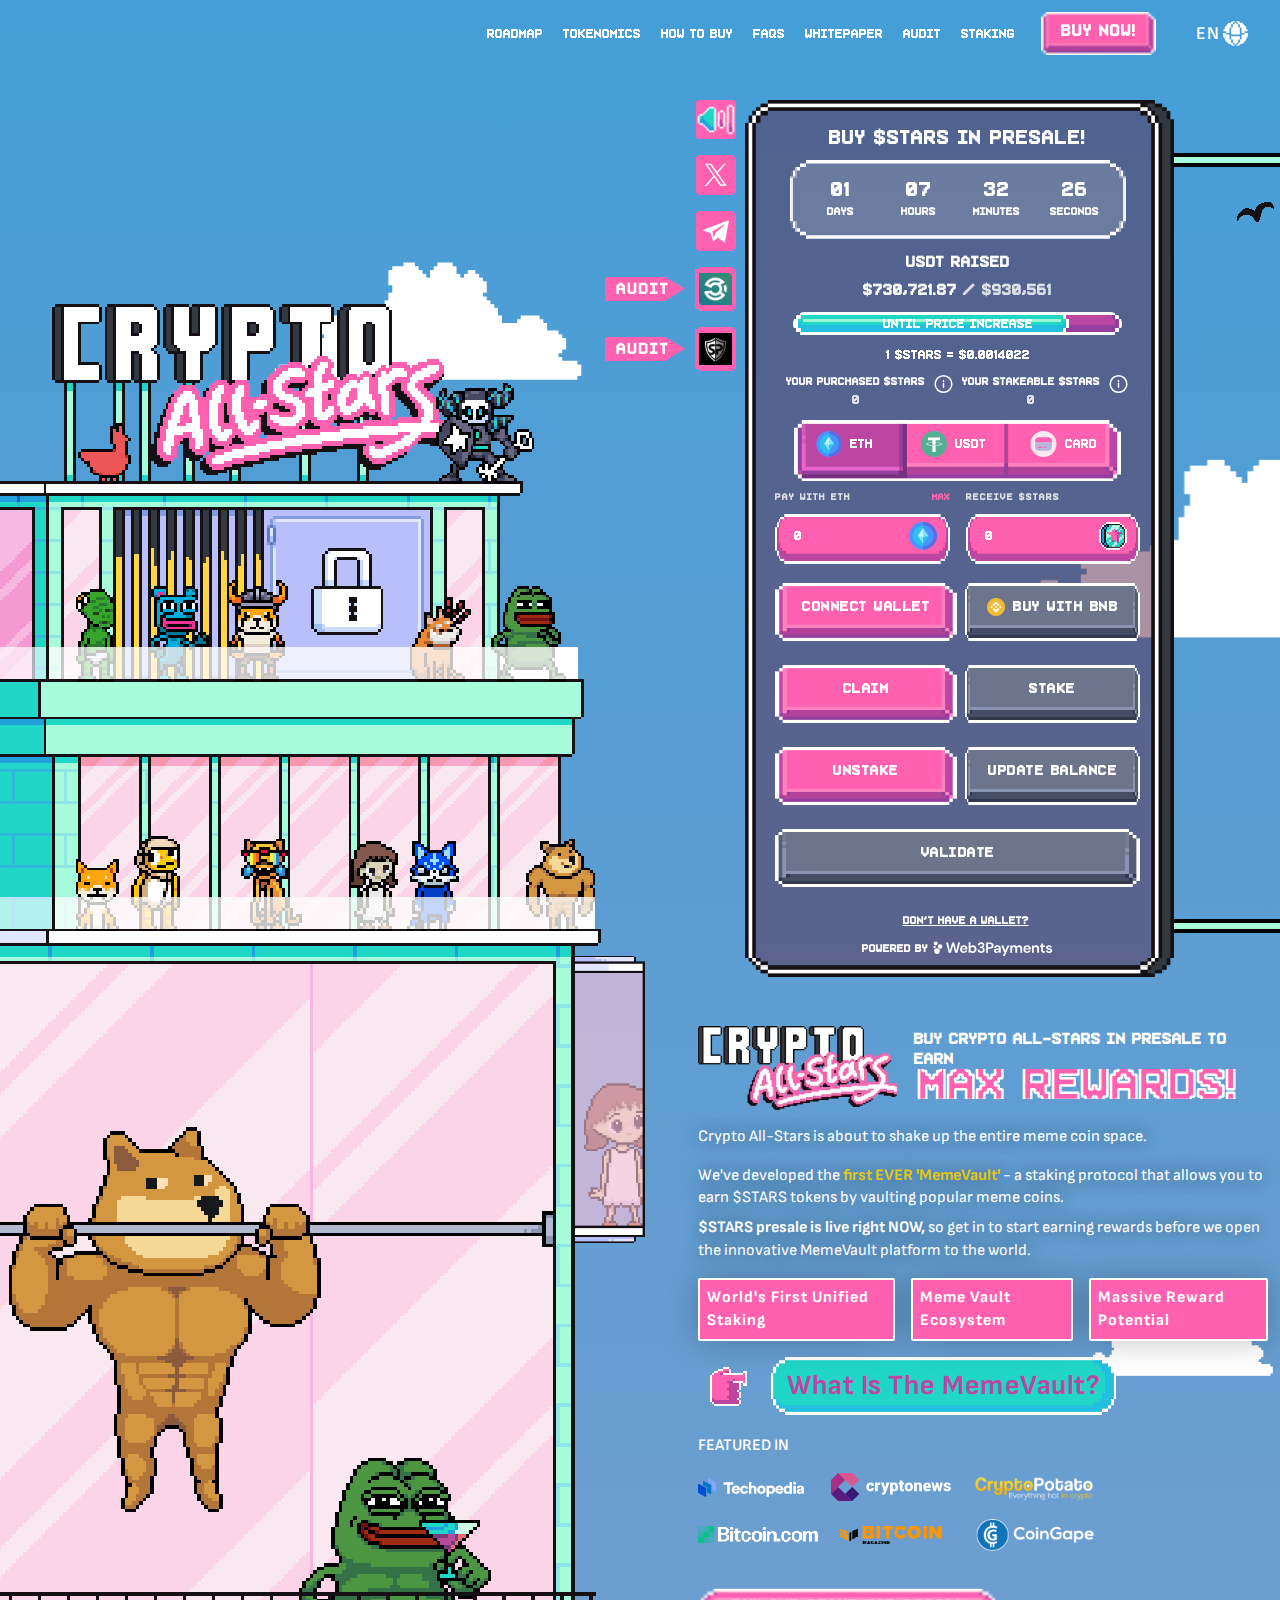
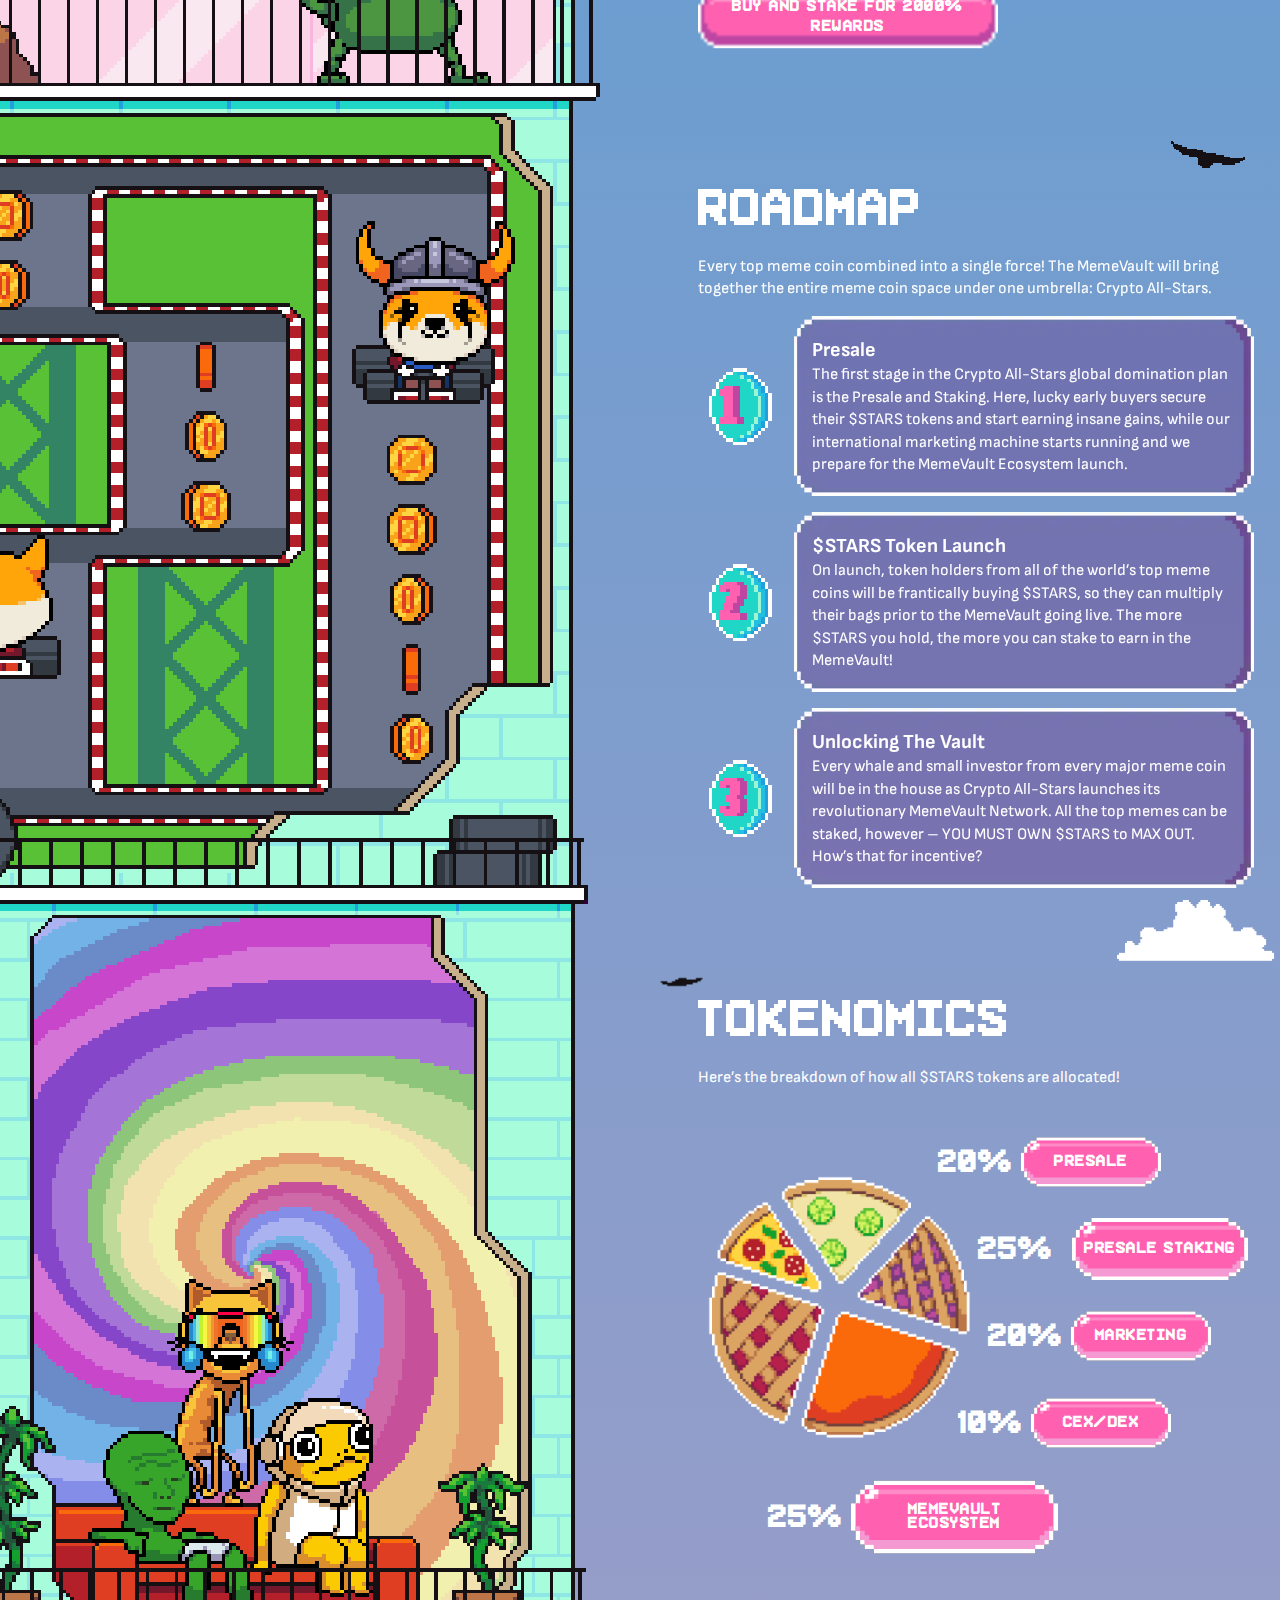
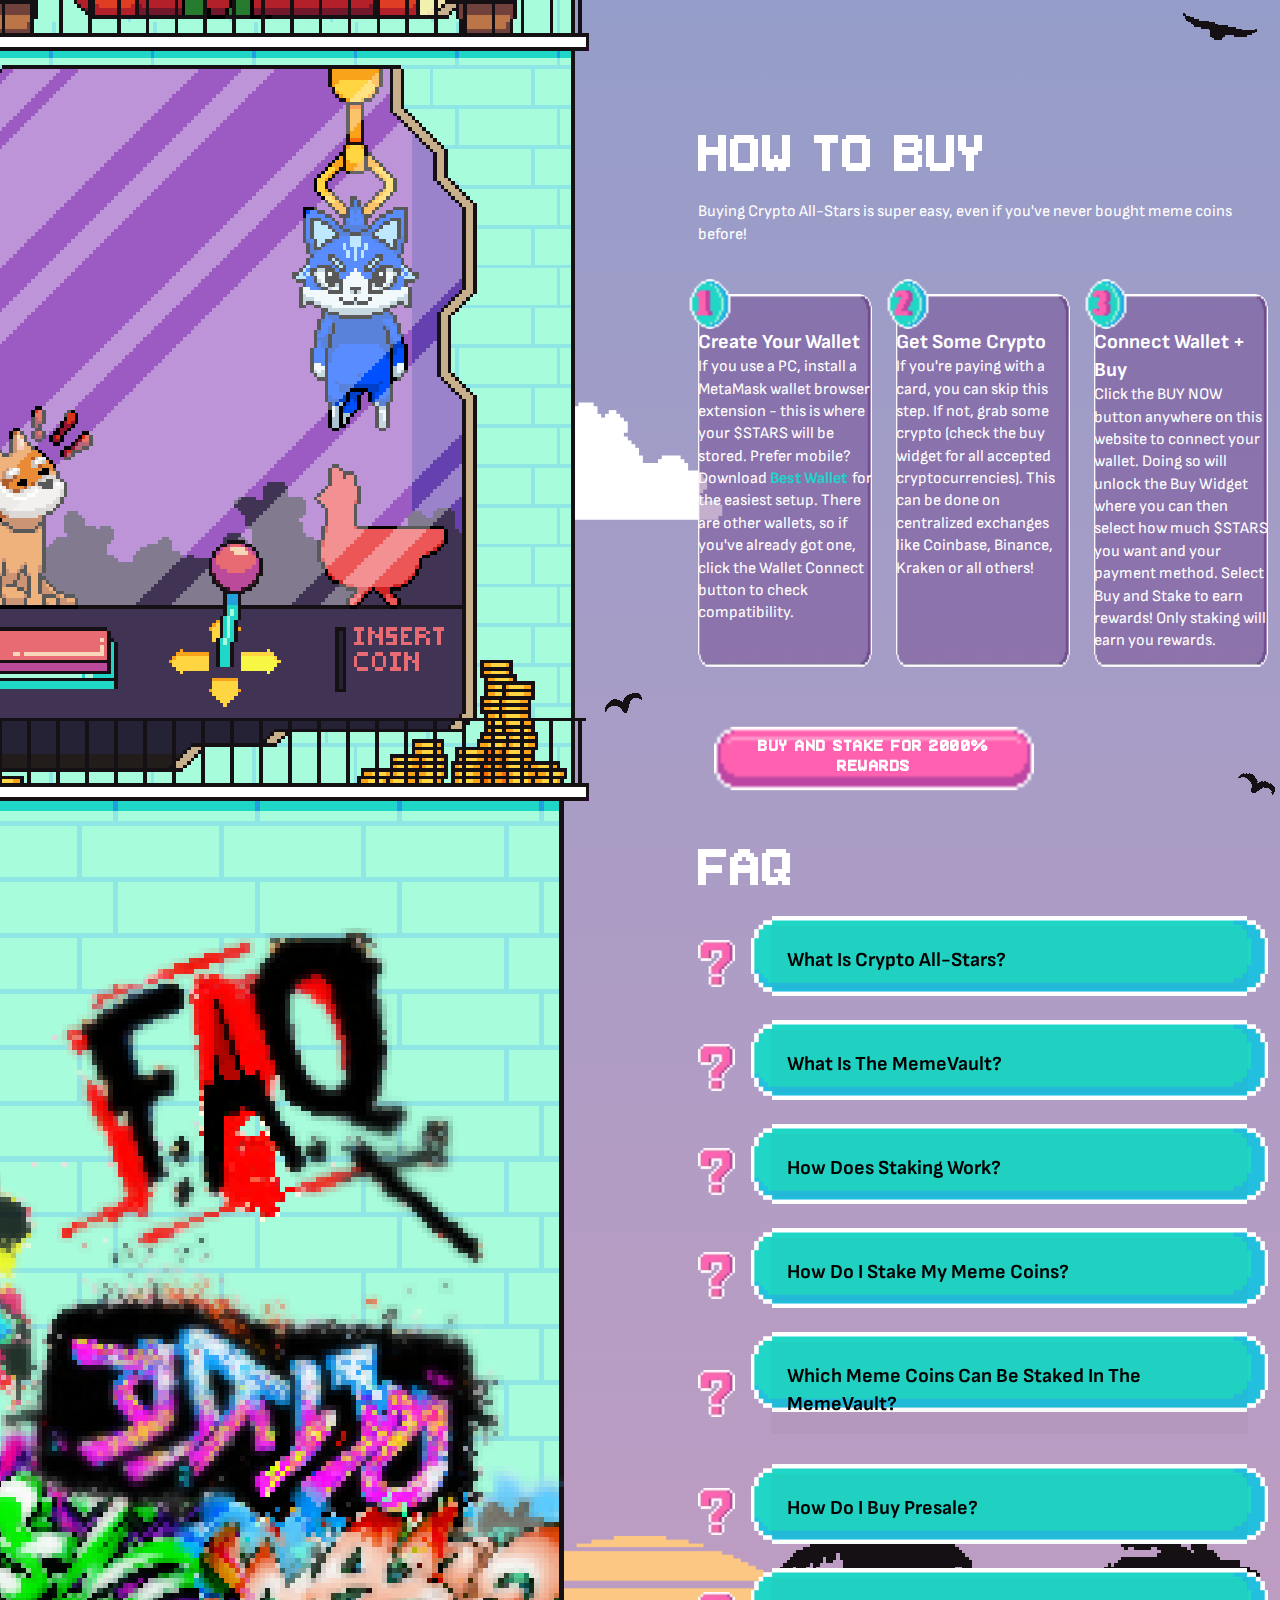
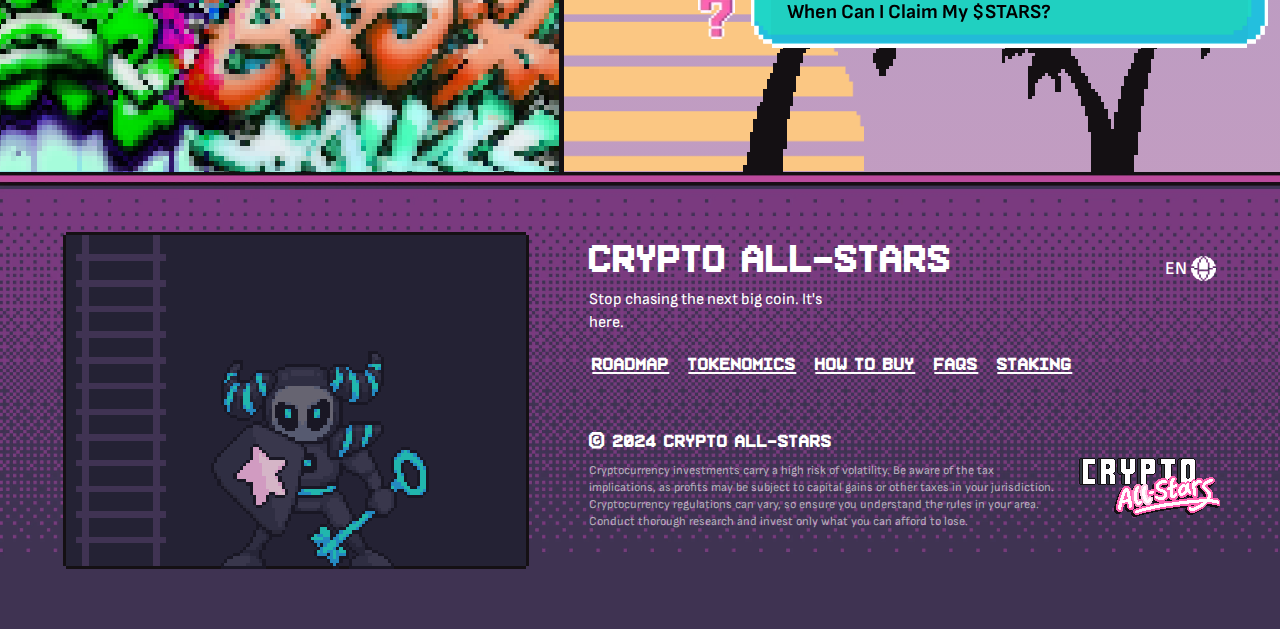
==== index.html @ bf9980f4 "first commit" ====
<!DOCTYPE html>
        <meta charset=utf-8>
        <title>Crypto All-Stars Token | Stake All Top Meme Coins In MemeVault</title>
        <meta name=viewport content="width=device-width, initial-scale=1, shrink-to-fit=no">
        <style>
            :root {
                --sf-img-27: url("[data-uri]");
                --sf-img-32: url("[data-uri]");
                --sf-img-33: url("[data-uri]");
                --sf-img-48: url("[data-uri]");
                --sf-img-49: url("[data-uri]");
                --sf-img-50: url("[data-uri]");
                --sf-img-51: url("[data-uri]");
                --sf-img-52: url("[data-uri]");
                --sf-img-58: url("[data-uri]");
                --sf-img-60: url("[data-uri]")
            }
        </style>
        <style>
            @font-face {
                font-family: Sofia Sans;
                font-style: italic;
                font-weight: 1 1000;
                src: url([data-uri])format("woff2");
                unicode-range: U+0000-00FF, U+0131, U+0152-0153, U+02BB-02BC, U+02C6, U+02DA, U+02DC, U+0304, U+0308, U+0329, U+2000-206F, U+2074, U+20AC, U+2122, U+2191, U+2193, U+2212, U+2215, U+FEFF, U+FFFD
            }

            @font-face {
                font-family: Sofia Sans;
                font-style: normal;
                font-weight: 1 1000;
                src: url([data-uri])format("woff2");
                unicode-range: U+0000-00FF, U+0131, U+0152-0153, U+02BB-02BC, U+02C6, U+02DA, U+02DC, U+0304, U+0308, U+0329, U+2000-206F, U+2074, U+20AC, U+2122, U+2191, U+2193, U+2212, U+2215, U+FEFF, U+FFFD
            }

            @font-face {
                font-family: superstar;
                src: url([data-uri])format("truetype")
            }

            :root {
                --bs-blue: #0d6efd;
                --bs-indigo: #6610f2;
                --bs-purple: #6f42c1;
                --bs-pink: #d63384;
                --bs-red: #dc3545;
                --bs-orange: #fd7e14;
                --bs-yellow: #ffc107;
                --bs-green: #198754;
                --bs-teal: #20c997;
                --bs-cyan: #0dcaf0;
                --bs-gray: #6c757d;
                --bs-gray-dark: #343a40;
                --bs-gray-100: #f8f9fa;
                --bs-gray-200: #e9ecef;
                --bs-gray-300: #dee2e6;
                --bs-gray-400: #ced4da;
                --bs-gray-500: #adb5bd;
                --bs-gray-600: #6c757d;
                --bs-gray-700: #495057;
                --bs-gray-800: #343a40;
                --bs-gray-900: #212529;
                --bs-primary: #20D6C7;
                --bs-secondary: #FF61B0;
                --bs-tertiary: #BD46A3;
                --bs-danger: #ff4939;
                --bs-warning: #be182f;
                --bs-success: #2dac28;
                --bs-black: #000000;
                --bs-white: #FFFFFF;
                --bs-light: #DDE0E9;
                --bs-grey: #6D758D;
                --bs-light-grey: #A6A6A6;
                --bs-primary-rgb: 32, 214, 199;
                --bs-secondary-rgb: 255, 97, 176;
                --bs-tertiary-rgb: 189, 70, 163;
                --bs-danger-rgb: 255, 73, 57;
                --bs-warning-rgb: 190, 24, 47;
                --bs-success-rgb: 45, 172, 40;
                --bs-light-rgb: 221, 224, 233;
                --bs-grey-rgb: 109, 117, 141;
                --bs-light-grey-rgb: 166, 166, 166;
                --bs-primary-text-emphasis: #0d5650;
                --bs-secondary-text-emphasis: #662746;
                --bs-success-text-emphasis: #124510;
                --bs-info-text-emphasis: #055160;
                --bs-warning-text-emphasis: #4c0a13;
                --bs-danger-text-emphasis: #661d17;
                --bs-light-text-emphasis: #495057;
                --bs-dark-text-emphasis: #495057;
                --bs-primary-bg-subtle: #d2f7f4;
                --bs-secondary-bg-subtle: #ffdfef;
                --bs-success-bg-subtle: #d5eed4;
                --bs-info-bg-subtle: #cff4fc;
                --bs-warning-bg-subtle: #f2d1d5;
                --bs-danger-bg-subtle: #ffdbd7;
                --bs-light-bg-subtle: #fcfcfd;
                --bs-dark-bg-subtle: #ced4da;
                --bs-primary-border-subtle: #a6efe9;
                --bs-secondary-border-subtle: #ffc0df;
                --bs-success-border-subtle: #abdea9;
                --bs-info-border-subtle: #9eeaf9;
                --bs-warning-border-subtle: #e5a3ac;
                --bs-danger-border-subtle: #ffb6b0;
                --bs-light-border-subtle: #e9ecef;
                --bs-dark-border-subtle: #adb5bd;
                --bs-white-rgb: 255, 255, 255;
                --bs-black-rgb: 0, 0, 0;
                --bs-font-sans-serif: system-ui, -apple-system, "Segoe UI", Roboto, "Helvetica Neue", "Noto Sans", "Liberation Sans", Arial, sans-serif, "Apple Color Emoji", "Segoe UI Emoji", "Segoe UI Symbol", "Noto Color Emoji";
                --bs-font-monospace: SFMono-Regular, Menlo, Monaco, Consolas, "Liberation Mono", "Courier New", monospace;
                --bs-gradient: linear-gradient(180deg, rgba(255, 255, 255, .15), rgba(255, 255, 255, 0));
                --bs-body-font-family: var(--bs-font-sans-serif);
                --bs-body-font-size: 1rem;
                --bs-body-font-weight: 400;
                --bs-body-line-height: 1.4;
                --bs-body-color: #212529;
                --bs-body-color-rgb: 33, 37, 41;
                --bs-body-bg: #FFFFFF;
                --bs-body-bg-rgb: 255, 255, 255;
                --bs-emphasis-color: #000000;
                --bs-emphasis-color-rgb: 0, 0, 0;
                --bs-secondary-color: rgba(33, 37, 41, .75);
                --bs-secondary-color-rgb: 33, 37, 41;
                --bs-secondary-bg: #e9ecef;
                --bs-secondary-bg-rgb: 233, 236, 239;
                --bs-tertiary-color: rgba(33, 37, 41, .5);
                --bs-tertiary-color-rgb: 33, 37, 41;
                --bs-tertiary-bg: #f8f9fa;
                --bs-tertiary-bg-rgb: 248, 249, 250;
                --bs-heading-color: inherit;
                --bs-link-color: #20D6C7;
                --bs-link-color-rgb: 32, 214, 199;
                --bs-link-decoration: underline;
                --bs-link-hover-color: #1aab9f;
                --bs-link-hover-color-rgb: 26, 171, 159;
                --bs-code-color: #d63384;
                --bs-highlight-color: #212529;
                --bs-highlight-bg: #fff3cd;
                --bs-border-width: 1px;
                --bs-border-style: solid;
                --bs-border-color: #dee2e6;
                --bs-border-color-translucent: rgba(0, 0, 0, .175);
                --bs-border-radius: .3rem;
                --bs-border-radius-sm: .4rem;
                --bs-border-radius-lg: .5rem;
                --bs-border-radius-xl: 1rem;
                --bs-border-radius-xxl: 2rem;
                --bs-border-radius-2xl: var(--bs-border-radius-xxl);
                --bs-border-radius-pill: 50rem;
                --bs-box-shadow: 0 .5rem 1rem rgba(0, 0, 0, .15);
                --bs-box-shadow-sm: 0px 4px 10px rgba(71, 163, 243, .15), 0px 2px 11px rgba(163, 183, 236, .21);
                --bs-box-shadow-lg: 0px 4px 91px rgba(255, 139, 91, .15), 0px 2px 50px rgba(107, 31, 0, .06);
                --bs-box-shadow-inset: inset 0 1px 2px rgba(0, 0, 0, .075);
                --bs-focus-ring-width: .25rem;
                --bs-focus-ring-opacity: .25;
                --bs-focus-ring-color: rgba(32, 214, 199, .25);
                --bs-form-valid-color: #2dac28;
                --bs-form-valid-border-color: #2dac28;
                --bs-form-invalid-color: #ff4939;
                --bs-form-invalid-border-color: #ff4939
            }

            *, *:before, *:after {
                box-sizing: border-box
            }

            @media (prefers-reduced-motion:no-preference) {
                :root {
                    scroll-behavior: smooth
                }
            }

            body {
                -webkit-text-size-adjust: 100%;
                -webkit-tap-highlight-color: rgba(0, 0, 0, 0)
            }

            @media (min-width: 1200px) {
                h1 {
                    font-size: 2.5rem
                }
            }

            @media (min-width: 1200px) {
                h2 {
                    font-size: 2rem
                }
            }

            @media (min-width: 1200px) {
                h3 {
                    font-size: 1.75rem
                }
            }

            a:hover {
                --bs-link-color-rgb: var(--bs-link-hover-color-rgb)
            }

            button:focus:not(:focus-visible) {
                outline: 0
            }

            button, [type=button] {
                -webkit-appearance: button
            }

            button:not(:disabled), [type=button]:not(:disabled) {
                cursor: pointer
            }

            @media (min-width: 576px) {
                .container {
                    max-width: 540px
                }
            }

            @media (min-width: 768px) {
                .container {
                    max-width: 720px
                }
            }

            @media (min-width: 1025px) {
                .container {
                    max-width: 960px
                }
            }

            @media (min-width: 1200px) {
                .container {
                    max-width: 1140px
                }
            }

            @media (min-width: 1440px) {
                .container {
                    max-width: 1320px
                }
            }

            :root {
                --bs-breakpoint-xxs: 0;
                --bs-breakpoint-mini: 300px;
                --bs-breakpoint-min: 360px;
                --bs-breakpoint-xs: 410px;
                --bs-breakpoint-sm: 576px;
                --bs-breakpoint-md: 768px;
                --bs-breakpoint-lg: 1025px;
                --bs-breakpoint-xl: 1200px;
                --bs-breakpoint-xxl: 1440px
            }

            @media (min-width: 768px) {
                .col-md-6 {
                    flex: 0 0 auto;
                    width: 50%
                }
            }

            @media (min-width: 1025px) {
                .col-lg-5 {
                    flex: 0 0 auto;
                    width: 41.66666667%
                }

                .col-lg-7 {
                    flex: 0 0 auto;
                    width: 58.33333333%
                }
            }

            @media (min-width: 1440px) {
                .col-xxl-1 {
                    flex: 0 0 auto;
                    width: 8.33333333%
                }

                .col-xxl-4 {
                    flex: 0 0 auto;
                    width: 33.33333333%
                }

                .col-xxl-5 {
                    flex: 0 0 auto;
                    width: 41.66666667%
                }
            }

            @media (prefers-reduced-motion:reduce) {
                .form-control {
                    transition: none
                }
            }

            .form-control:focus {
                color: #fff;
                background-color: #6d758d;
                border-color: #6d758d;
                outline: 0;
                box-shadow: none
            }

            .form-control::-webkit-date-and-time-value {
                min-width: 85px;
                height: 1.2em;
                margin: 0
            }

            .form-control::-webkit-datetime-edit {
                display: block;
                padding: 0
            }

            .form-control::placeholder {
                color: #fff;
                opacity: 1
            }

            .form-control:disabled {
                background-color: #6d758d;
                opacity: 1
            }

            @media (prefers-reduced-motion:reduce) {
            }

            .btn {
                -webkit-user-select: none
            }

            @media (prefers-reduced-motion:reduce) {
                .btn {
                    transition: none
                }
            }

            .btn:hover {
                color: var(--bs-btn-hover-color);
                background-color: var(--bs-btn-hover-bg);
                border-color: var(--bs-btn-hover-border-color)
            }

            .btn:focus-visible {
                color: var(--bs-btn-hover-color);
                background-color: var(--bs-btn-hover-bg);
                border-color: var(--bs-btn-hover-border-color);
                outline: 0;
                box-shadow: var(--bs-btn-focus-box-shadow)
            }

            :not(.btn-check)+.btn:active, .btn:first-child:active {
                color: var(--bs-btn-active-color);
                background-color: var(--bs-btn-active-bg);
                border-color: var(--bs-btn-active-border-color)
            }

            :not(.btn-check)+.btn:active:focus-visible, .btn:first-child:active:focus-visible {
                box-shadow: var(--bs-btn-focus-box-shadow)
            }

            .btn:disabled {
                color: var(--bs-btn-disabled-color);
                pointer-events: none;
                background-color: var(--bs-btn-disabled-bg);
                border-color: var(--bs-btn-disabled-border-color);
                opacity: var(--bs-btn-disabled-opacity)
            }

            .collapse:not(.show) {
                display: none
            }

            .dropdown-toggle:after {
                display: inline-block;
                margin-left: .255em;
                vertical-align: .255em;
                content: "";
                border-top: .3em solid;
                border-right: .3em solid transparent;
                border-bottom: 0;
                border-left: .3em solid transparent
            }

            .dropdown-toggle:empty:after {
                margin-left: 0
            }

            .card-header:first-child {
                border-radius: var(--bs-card-inner-border-radius) var(--bs-card-inner-border-radius)0 0
            }

            .d-inline-block {
                display: inline-block !important
            }

            .d-block {
                display: block !important
            }

            .d-flex {
                display: flex !important
            }

            .d-none {
                display: none !important
            }

            .position-relative {
                position: relative !important
            }

            .position-absolute {
                position: absolute !important
            }

            .w-100 {
                width: 100% !important
            }

            .h-100 {
                height: 100% !important
            }

            .flex-row {
                flex-direction: row !important
            }

            .flex-column {
                flex-direction: column !important
            }

            .flex-wrap {
                flex-wrap: wrap !important
            }

            .justify-content-start {
                justify-content: flex-start !important
            }

            .justify-content-center {
                justify-content: center !important
            }

            .justify-content-between {
                justify-content: space-between !important
            }

            .align-items-start {
                align-items: flex-start !important
            }

            .align-items-center {
                align-items: center !important
            }

            .align-items-stretch {
                align-items: stretch !important
            }

            .align-self-start {
                align-self: flex-start !important
            }

            .align-self-center {
                align-self: center !important
            }

            .m-0 {
                margin: 0 !important
            }

            .m-2 {
                margin: .5rem !important
            }

            .mx-1 {
                margin-right: .25rem !important;
                margin-left: .25rem !important
            }

            .mx-auto {
                margin-right: auto !important;
                margin-left: auto !important
            }

            .my-2 {
                margin-top: .5rem !important;
                margin-bottom: .5rem !important
            }

            .my-3 {
                margin-top: 1rem !important;
                margin-bottom: 1rem !important
            }

            .my-5 {
                margin-top: 3rem !important;
                margin-bottom: 3rem !important
            }

            .mt-2 {
                margin-top: .5rem !important
            }

            .mt-3 {
                margin-top: 1rem !important
            }

            .mt-4 {
                margin-top: 1.5rem !important
            }

            .me-2 {
                margin-right: .5rem !important
            }

            .me-3 {
                margin-right: 1rem !important
            }

            .mb-0 {
                margin-bottom: 0 !important
            }

            .mb-1 {
                margin-bottom: .25rem !important
            }

            .mb-2 {
                margin-bottom: .5rem !important
            }

            .mb-3 {
                margin-bottom: 1rem !important
            }

            .mb-4 {
                margin-bottom: 1.5rem !important
            }

            .ms-2 {
                margin-left: .5rem !important
            }

            .ms-3 {
                margin-left: 1rem !important
            }

            .p-0 {
                padding: 0 !important
            }

            .px-0 {
                padding-right: 0 !important;
                padding-left: 0 !important
            }

            .px-2 {
                padding-right: .5rem !important;
                padding-left: .5rem !important
            }

            .px-3 {
                padding-right: 1rem !important;
                padding-left: 1rem !important
            }

            .py-2 {
                padding-top: .5rem !important;
                padding-bottom: .5rem !important
            }

            .pt-2 {
                padding-top: .5rem !important
            }

            .pt-3 {
                padding-top: 1rem !important
            }

            .pt-4 {
                padding-top: 1.5rem !important
            }

            .ps-3 {
                padding-left: 1rem !important
            }

            .gap-0 {
                gap: 0 !important
            }

            .gap-2 {
                gap: .5rem !important
            }

            .gap-3 {
                gap: 1rem !important
            }

            .fs-7 {
                font-size: .875rem !important
            }

            .fs-8 {
                font-size: .75rem !important
            }

            .fw-normal {
                font-weight: 400 !important
            }

            .fw-semibold {
                font-weight: 600 !important
            }

            .fw-bold {
                font-weight: 700 !important
            }

            .text-start {
                text-align: left !important
            }

            .text-center {
                text-align: center !important
            }

            .text-decoration-underline {
                text-decoration: underline !important
            }

            .text-uppercase {
                text-transform: uppercase !important
            }

            .text-secondary {
                color: rgba(var(--bs-secondary-rgb), var(--bs-text-opacity)) !important
            }

            .text-tertiary {
                color: rgba(var(--bs-tertiary-rgb), var(--bs-text-opacity)) !important
            }

            .text-black {
                color: rgba(var(--bs-black-rgb), var(--bs-text-opacity)) !important
            }

            .text-white {
                color: rgba(var(--bs-white-rgb), var(--bs-text-opacity)) !important
            }

            .text-light {
                color: rgba(var(--bs-light-rgb), var(--bs-text-opacity)) !important
            }

            .rounded-3 {
                border-radius: var(--bs-border-radius-lg) !important
            }

            @media (min-width: 576px) {
                .pt-sm-4 {
                    padding-top: 1.5rem !important
                }
            }

            @media (min-width: 768px) {
                .d-md-block {
                    display: block !important
                }

                .d-md-flex {
                    display: flex !important
                }

                .d-md-none {
                    display: none !important
                }

                .flex-md-nowrap {
                    flex-wrap: nowrap !important
                }

                .justify-content-md-start {
                    justify-content: flex-start !important
                }

                .mt-md-0 {
                    margin-top: 0 !important
                }

                .mb-md-0 {
                    margin-bottom: 0 !important
                }

                .mb-md-5 {
                    margin-bottom: 3rem !important
                }

                .ms-md-3 {
                    margin-left: 1rem !important
                }

                .ms-md-4 {
                    margin-left: 1.5rem !important
                }

                .pe-md-2 {
                    padding-right: .5rem !important
                }

                .ps-md-2 {
                    padding-left: .5rem !important
                }
            }

            @media (min-width: 1025px) {
                .d-lg-block {
                    display: block !important
                }

                .d-lg-flex {
                    display: flex !important
                }

                .flex-lg-row {
                    flex-direction: row !important
                }

                .flex-lg-column {
                    flex-direction: column !important
                }

                .align-self-lg-end {
                    align-self: flex-end !important
                }

                .mt-lg-0 {
                    margin-top: 0 !important
                }

                .mt-lg-1 {
                    margin-top: .25rem !important
                }

                .mt-lg-3 {
                    margin-top: 1rem !important
                }

                .mt-lg-5 {
                    margin-top: 3rem !important
                }

                .px-lg-5 {
                    padding-right: 3rem !important;
                    padding-left: 3rem !important
                }

                .py-lg-3 {
                    padding-top: 1rem !important;
                    padding-bottom: 1rem !important
                }

                .py-lg-4 {
                    padding-top: 1.5rem !important;
                    padding-bottom: 1.5rem !important
                }

                .py-lg-5 {
                    padding-top: 3rem !important;
                    padding-bottom: 3rem !important
                }

                .pb-lg-2 {
                    padding-bottom: .5rem !important
                }

                .pb-lg-5 {
                    padding-bottom: 3rem !important
                }

                .ps-lg-5 {
                    padding-left: 3rem !important
                }
            }

            @media (min-width: 1200px) {
                .mt-xl-2 {
                    margin-top: .5rem !important
                }

                .ms-xl-4 {
                    margin-left: 1.5rem !important
                }
            }

            @media (min-width: 1440px) {
                .d-xxl-flex {
                    display: flex !important
                }

                .pt-xxl-0 {
                    padding-top: 0 !important
                }
            }

            .mwx-200 {
                max-width: 200px !important
            }

            .mwx-300 {
                max-width: 300px !important
            }

            .mwx-320 {
                max-width: 320px !important
            }

            .font-12 {
                font-size: 12px !important
            }

            .font-13 {
                font-size: 13px !important
            }

            .font-14 {
                font-size: 14px !important
            }

            .font-16 {
                font-size: 16px !important
            }

            .font-17 {
                font-size: 17px !important
            }

            .font-18 {
                font-size: 18px !important
            }

            .font-20 {
                font-size: 20px !important
            }

            .font-22 {
                font-size: 22px !important
            }

            .font-25 {
                font-size: 25px !important
            }

            @media (min-width: 1025px) {
                .font-lg-20 {
                    font-size: 20px !important
                }
            }

            @media screen and (min-width: 1025px) {
                body {
                    font-family: Sofia Sans, sans-serif !important
                }
            }

            @media screen and (min-width: 1800px) {
                body {
                    font-size: 18px
                }
            }

            a:focus {
                outline: none
            }

            a:hover {
                text-decoration: none !important
            }

            @media screen and (max-width: 1024px) {
                .section-title {
                    font-size: 42px;
                    line-height: 32px
                }
            }

            @media screen and (max-width: 576px) {
                .section-title {
                    line-height: unset
                }
            }

            @media screen and (max-width: 576px) {
                .btn {
                    font-size: 14px;
                    min-width: 120px
                }
            }

            .btn-primary {
                color: #fff !important;
                background: none !important
            }

            @media screen and (max-width: 576px) {
                .btn-primary {
                    font-size: 14px !important;
                    padding: 15px 15px 22px;
                    min-height: 55px
                }
            }

            .btn-primary:hover {
                background: transparent
            }

            .cursor-pointer {
                cursor: pointer !important
            }

            @media screen and (max-width: 576px) {
                .heading {
                    font-size: 34px
                }
            }

            @-webkit-keyframes spin {
                to {
                    -webkit-transform: rotate(360deg)
                }
            }

            @-webkit-keyframes shimmer {
                0% {
                    background-position: -100%0
                }

                to {
                    background-position: 100%0
                }
            }

            @keyframes shimmer {
                0% {
                    background-position: -1200px 0
                }

                to {
                    background-position: 1200px 0
                }
            }

            .tab-container {
                flex-direction: row !important
            }

            @media screen and (max-width: 576px) {
                .tab-container .btn {
                    min-width: 90px
                }
            }

            .dropdown-toggle:after {
                position: absolute;
                right: 12px;
                opacity: 0
            }
        </style>
        <style>
            @font-face {
                font-family: Sofia Sans;
                font-style: italic;
                font-weight: 1 1000;
                src: url([data-uri])format("woff2");
                unicode-range: U+0000-00FF, U+0131, U+0152-0153, U+02BB-02BC, U+02C6, U+02DA, U+02DC, U+0304, U+0308, U+0329, U+2000-206F, U+2074, U+20AC, U+2122, U+2191, U+2193, U+2212, U+2215, U+FEFF, U+FFFD
            }

            @font-face {
                font-family: Sofia Sans;
                font-style: normal;
                font-weight: 1 1000;
                src: url([data-uri])format("woff2");
                unicode-range: U+0000-00FF, U+0131, U+0152-0153, U+02BB-02BC, U+02C6, U+02DA, U+02DC, U+0304, U+0308, U+0329, U+2000-206F, U+2074, U+20AC, U+2122, U+2191, U+2193, U+2212, U+2215, U+FEFF, U+FFFD
            }

            @font-face {
                font-family: superstar;
                src: url([data-uri])format("truetype")
            }

            :root, [data-bs-theme=light] {
                --bs-blue: #0d6efd;
                --bs-indigo: #6610f2;
                --bs-purple: #6f42c1;
                --bs-pink: #d63384;
                --bs-red: #dc3545;
                --bs-orange: #fd7e14;
                --bs-yellow: #ffc107;
                --bs-green: #198754;
                --bs-teal: #20c997;
                --bs-cyan: #0dcaf0;
                --bs-gray: #6c757d;
                --bs-gray-dark: #343a40;
                --bs-gray-100: #f8f9fa;
                --bs-gray-200: #e9ecef;
                --bs-gray-300: #dee2e6;
                --bs-gray-400: #ced4da;
                --bs-gray-500: #adb5bd;
                --bs-gray-600: #6c757d;
                --bs-gray-700: #495057;
                --bs-gray-800: #343a40;
                --bs-gray-900: #212529;
                --bs-primary: #20D6C7;
                --bs-secondary: #FF61B0;
                --bs-tertiary: #BD46A3;
                --bs-danger: #ff4939;
                --bs-warning: #be182f;
                --bs-success: #2dac28;
                --bs-black: #000000;
                --bs-white: #FFFFFF;
                --bs-light: #DDE0E9;
                --bs-grey: #6D758D;
                --bs-light-grey: #A6A6A6;
                --bs-primary-rgb: 32, 214, 199;
                --bs-secondary-rgb: 255, 97, 176;
                --bs-tertiary-rgb: 189, 70, 163;
                --bs-danger-rgb: 255, 73, 57;
                --bs-warning-rgb: 190, 24, 47;
                --bs-success-rgb: 45, 172, 40;
                --bs-light-rgb: 221, 224, 233;
                --bs-grey-rgb: 109, 117, 141;
                --bs-light-grey-rgb: 166, 166, 166;
                --bs-primary-text-emphasis: #0d5650;
                --bs-secondary-text-emphasis: #662746;
                --bs-success-text-emphasis: #124510;
                --bs-info-text-emphasis: #055160;
                --bs-warning-text-emphasis: #4c0a13;
                --bs-danger-text-emphasis: #661d17;
                --bs-light-text-emphasis: #495057;
                --bs-dark-text-emphasis: #495057;
                --bs-primary-bg-subtle: #d2f7f4;
                --bs-secondary-bg-subtle: #ffdfef;
                --bs-success-bg-subtle: #d5eed4;
                --bs-info-bg-subtle: #cff4fc;
                --bs-warning-bg-subtle: #f2d1d5;
                --bs-danger-bg-subtle: #ffdbd7;
                --bs-light-bg-subtle: #fcfcfd;
                --bs-dark-bg-subtle: #ced4da;
                --bs-primary-border-subtle: #a6efe9;
                --bs-secondary-border-subtle: #ffc0df;
                --bs-success-border-subtle: #abdea9;
                --bs-info-border-subtle: #9eeaf9;
                --bs-warning-border-subtle: #e5a3ac;
                --bs-danger-border-subtle: #ffb6b0;
                --bs-light-border-subtle: #e9ecef;
                --bs-dark-border-subtle: #adb5bd;
                --bs-white-rgb: 255, 255, 255;
                --bs-black-rgb: 0, 0, 0;
                --bs-font-sans-serif: system-ui, -apple-system, "Segoe UI", Roboto, "Helvetica Neue", "Noto Sans", "Liberation Sans", Arial, sans-serif, "Apple Color Emoji", "Segoe UI Emoji", "Segoe UI Symbol", "Noto Color Emoji";
                --bs-font-monospace: SFMono-Regular, Menlo, Monaco, Consolas, "Liberation Mono", "Courier New", monospace;
                --bs-gradient: linear-gradient(180deg, rgba(255, 255, 255, .15), rgba(255, 255, 255, 0));
                --bs-body-font-family: var(--bs-font-sans-serif);
                --bs-body-font-size: 1rem;
                --bs-body-font-weight: 400;
                --bs-body-line-height: 1.4;
                --bs-body-color: #212529;
                --bs-body-color-rgb: 33, 37, 41;
                --bs-body-bg: #FFFFFF;
                --bs-body-bg-rgb: 255, 255, 255;
                --bs-emphasis-color: #000000;
                --bs-emphasis-color-rgb: 0, 0, 0;
                --bs-secondary-color: rgba(33, 37, 41, .75);
                --bs-secondary-color-rgb: 33, 37, 41;
                --bs-secondary-bg: #e9ecef;
                --bs-secondary-bg-rgb: 233, 236, 239;
                --bs-tertiary-color: rgba(33, 37, 41, .5);
                --bs-tertiary-color-rgb: 33, 37, 41;
                --bs-tertiary-bg: #f8f9fa;
                --bs-tertiary-bg-rgb: 248, 249, 250;
                --bs-heading-color: inherit;
                --bs-link-color: #20D6C7;
                --bs-link-color-rgb: 32, 214, 199;
                --bs-link-decoration: underline;
                --bs-link-hover-color: #1aab9f;
                --bs-link-hover-color-rgb: 26, 171, 159;
                --bs-code-color: #d63384;
                --bs-highlight-color: #212529;
                --bs-highlight-bg: #fff3cd;
                --bs-border-width: 1px;
                --bs-border-style: solid;
                --bs-border-color: #dee2e6;
                --bs-border-color-translucent: rgba(0, 0, 0, .175);
                --bs-border-radius: .3rem;
                --bs-border-radius-sm: .4rem;
                --bs-border-radius-lg: .5rem;
                --bs-border-radius-xl: 1rem;
                --bs-border-radius-xxl: 2rem;
                --bs-border-radius-2xl: var(--bs-border-radius-xxl);
                --bs-border-radius-pill: 50rem;
                --bs-box-shadow: 0 .5rem 1rem rgba(0, 0, 0, .15);
                --bs-box-shadow-sm: 0px 4px 10px rgba(71, 163, 243, .15), 0px 2px 11px rgba(163, 183, 236, .21);
                --bs-box-shadow-lg: 0px 4px 91px rgba(255, 139, 91, .15), 0px 2px 50px rgba(107, 31, 0, .06);
                --bs-box-shadow-inset: inset 0 1px 2px rgba(0, 0, 0, .075);
                --bs-focus-ring-width: .25rem;
                --bs-focus-ring-opacity: .25;
                --bs-focus-ring-color: rgba(32, 214, 199, .25);
                --bs-form-valid-color: #2dac28;
                --bs-form-valid-border-color: #2dac28;
                --bs-form-invalid-color: #ff4939;
                --bs-form-invalid-border-color: #ff4939
            }

            *, *:before, *:after {
                box-sizing: border-box
            }

            @media (prefers-reduced-motion:no-preference) {
                :root {
                    scroll-behavior: smooth
                }
            }

            body {
                line-height: var(--bs-body-line-height);
                text-align: var(--bs-body-text-align);
                background-color: var(--bs-body-bg);
                -webkit-text-size-adjust: 100%;
                -webkit-tap-highlight-color: rgba(0, 0, 0, 0)
            }

            h4, h3, h2, h1 {
                margin-top: 0;
                margin-bottom: .5rem;
                font-weight: 500;
                line-height: 1.2;
                color: var(--bs-heading-color)
            }

            @media (min-width: 1200px) {
                h1 {
                    font-size: 2.5rem
                }
            }

            @media (min-width: 1200px) {
                h2 {
                    font-size: 2rem
                }
            }

            @media (min-width: 1200px) {
                h3 {
                    font-size: 1.75rem
                }
            }

            p {
                margin-top: 0;
                margin-bottom: 1rem
            }

            a:hover {
                --bs-link-color-rgb: var(--bs-link-hover-color-rgb)
            }

            a:not([href]):not([class]), a:not([href]):not([class]):hover {
                color: inherit;
                text-decoration: none
            }

            img, svg {
                vertical-align: middle
            }

            button:focus:not(:focus-visible) {
                outline: 0
            }

            input, button {
                margin: 0
            }

            button {
                text-transform: none
            }

            [role=button] {
                cursor: pointer
            }

            button, [type=button] {
                -webkit-appearance: button
            }

            button:not(:disabled), [type=button]:not(:disabled), [type=reset]:not(:disabled), [type=submit]:not(:disabled) {
                cursor: pointer
            }

            @media (min-width: 1200px) {
            }

            ::-webkit-datetime-edit-fields-wrapper, ::-webkit-datetime-edit-text, ::-webkit-datetime-edit-minute, ::-webkit-datetime-edit-hour-field, ::-webkit-datetime-edit-day-field, ::-webkit-datetime-edit-month-field, ::-webkit-datetime-edit-year-field {
                padding: 0
            }

            ::-webkit-inner-spin-button {
                height: auto
            }

            ::-webkit-search-decoration {
                -webkit-appearance: none
            }

            ::-webkit-color-swatch-wrapper {
                padding: 0
            }

            iframe {
                border: 0
            }

            @media (min-width: 1200px) {
            }

            @media (min-width: 1200px) {
            }

            @media (min-width: 1200px) {
            }

            @media (min-width: 1200px) {
            }

            @media (min-width: 1200px) {
            }

            @media (min-width: 1200px) {
            }

            .img-fluid {
                max-width: 100%;
                height: auto
            }

            .container {
                --bs-gutter-x: 1.5rem;
                --bs-gutter-y: 0;
                width: 100%;
                padding-right: calc(var(--bs-gutter-x)*.5);
                padding-left: calc(var(--bs-gutter-x)*.5);
                margin-right: auto;
                margin-left: auto
            }

            @media (min-width: 576px) {
                .container {
                    max-width: 540px
                }
            }

            @media (min-width: 768px) {
                .container {
                    max-width: 720px
                }
            }

            @media (min-width: 1025px) {
                .container {
                    max-width: 960px
                }
            }

            @media (min-width: 1200px) {
                .container {
                    max-width: 1140px
                }
            }

            @media (min-width: 1440px) {
                .container {
                    max-width: 1320px
                }
            }

            :root {
                --bs-breakpoint-xxs: 0;
                --bs-breakpoint-mini: 300px;
                --bs-breakpoint-min: 360px;
                --bs-breakpoint-xs: 410px;
                --bs-breakpoint-sm: 576px;
                --bs-breakpoint-md: 768px;
                --bs-breakpoint-lg: 1025px;
                --bs-breakpoint-xl: 1200px;
                --bs-breakpoint-xxl: 1440px
            }

            .row {
                --bs-gutter-x: 1.5rem;
                --bs-gutter-y: 0;
                display: flex;
                flex-wrap: wrap;
                margin-top: calc(-1*var(--bs-gutter-y));
                margin-right: calc(-.5*var(--bs-gutter-x));
                margin-left: calc(-.5*var(--bs-gutter-x))
            }

            .row>* {
                flex-shrink: 0;
                width: 100%;
                max-width: 100%;
                padding-right: calc(var(--bs-gutter-x)*.5);
                padding-left: calc(var(--bs-gutter-x)*.5);
                margin-top: var(--bs-gutter-y)
            }

            .col-4 {
                flex: 0 0 auto;
                width: 33.33333333%
            }

            .col-6 {
                flex: 0 0 auto;
                width: 50%
            }

            .col-12 {
                flex: 0 0 auto;
                width: 100%
            }

            @media (min-width: 300px) {
            }

            @media (min-width: 360px) {
            }

            @media (min-width: 410px) {
            }

            @media (min-width: 576px) {
            }

            @media (min-width: 768px) {
                .col-md-6 {
                    flex: 0 0 auto;
                    width: 50%
                }
            }

            @media (min-width: 1025px) {
                .col-lg-5 {
                    flex: 0 0 auto;
                    width: 41.66666667%
                }

                .col-lg-7 {
                    flex: 0 0 auto;
                    width: 58.33333333%
                }
            }

            @media (min-width: 1200px) {
            }

            @media (min-width: 1440px) {
                .col-xxl-1 {
                    flex: 0 0 auto;
                    width: 8.33333333%
                }

                .col-xxl-4 {
                    flex: 0 0 auto;
                    width: 33.33333333%
                }

                .col-xxl-5 {
                    flex: 0 0 auto;
                    width: 41.66666667%
                }
            }

            @media (max-width: 299.98px) {
            }

            @media (max-width: 359.98px) {
            }

            @media (max-width: 409.98px) {
            }

            @media (max-width: 575.98px) {
            }

            @media (max-width: 767.98px) {
            }

            @media (max-width: 1024.98px) {
            }

            @media (max-width: 1199.98px) {
            }

            @media (max-width: 1439.98px) {
            }

            .form-control {
                display: block;
                width: 100%;
                appearance: none;
                background-color: var(--bs-body-bg);
                background-clip: padding-box;
                border-radius: .4rem;
                transition: border-color .15s ease-in-out, box-shadow .15s ease-in-out
            }

            @media (prefers-reduced-motion:reduce) {
                .form-control {
                    transition: none
                }
            }

            .form-control:focus {
                color: #fff;
                background-color: #6d758d;
                border-color: #6d758d;
                outline: 0;
                box-shadow: none
            }

            .form-control::-webkit-date-and-time-value {
                min-width: 85px;
                height: 1.2em;
                margin: 0
            }

            .form-control::-webkit-datetime-edit {
                display: block;
                padding: 0
            }

            .form-control::placeholder {
                color: #fff;
                opacity: 1
            }

            .form-control:disabled {
                background-color: #6d758d;
                opacity: 1
            }

            @media (prefers-reduced-motion:reduce) {
            }

            @media (prefers-reduced-motion:reduce) {
            }

            @media (prefers-reduced-motion:reduce) {
            }

            @media (prefers-reduced-motion:reduce) {
            }

            @media (prefers-reduced-motion:reduce) {
            }

            @media (prefers-reduced-motion:reduce) {
            }

            .btn {
                --bs-btn-padding-x: 1rem;
                --bs-btn-padding-y: .75rem;
                --bs-btn-font-family: ;
                --bs-btn-font-size: 1rem;
                --bs-btn-font-weight: 400;
                --bs-btn-line-height: 1.4;
                --bs-btn-color: var(--bs-body-color);
                --bs-btn-bg: transparent;
                --bs-btn-border-width: 2px;
                --bs-btn-border-color: transparent;
                --bs-btn-border-radius: 999px;
                --bs-btn-hover-border-color: transparent;
                --bs-btn-box-shadow: inset 0 1px 0 rgba(255, 255, 255, .15), 0 1px 1px rgba(0, 0, 0, .075);
                --bs-btn-disabled-opacity: .65;
                --bs-btn-focus-box-shadow: 0 0 0 .25rem rgba(var(--bs-btn-focus-shadow-rgb), .5);
                text-align: center;
                text-decoration: none;
                vertical-align: middle;
                cursor: pointer;
                -webkit-user-select: none;
                user-select: none;
                background-color: var(--bs-btn-bg)
            }

            @media (prefers-reduced-motion:reduce) {
                .btn {
                    transition: none
                }
            }

            .btn:hover {
                color: var(--bs-btn-hover-color);
                background-color: var(--bs-btn-hover-bg);
                border-color: var(--bs-btn-hover-border-color)
            }

            .btn:focus-visible {
                color: var(--bs-btn-hover-color);
                background-color: var(--bs-btn-hover-bg);
                border-color: var(--bs-btn-hover-border-color);
                outline: 0;
                box-shadow: var(--bs-btn-focus-box-shadow)
            }

            .btn-check:checked+.btn, :not(.btn-check)+.btn:active, .btn:first-child:active, .btn.active, .btn.show {
                color: var(--bs-btn-active-color);
                background-color: var(--bs-btn-active-bg);
                border-color: var(--bs-btn-active-border-color)
            }

            .btn-check:checked+.btn:focus-visible, :not(.btn-check)+.btn:active:focus-visible, .btn:first-child:active:focus-visible, .btn.active:focus-visible, .btn.show:focus-visible {
                box-shadow: var(--bs-btn-focus-box-shadow)
            }

            .btn:disabled, .btn.disabled, fieldset:disabled .btn {
                color: var(--bs-btn-disabled-color);
                pointer-events: none;
                background-color: var(--bs-btn-disabled-bg);
                border-color: var(--bs-btn-disabled-border-color);
                opacity: var(--bs-btn-disabled-opacity)
            }

            .btn-primary {
                --bs-btn-color: #000000;
                --bs-btn-bg: #20D6C7;
                --bs-btn-border-color: #20D6C7;
                --bs-btn-hover-color: #000000;
                --bs-btn-hover-bg: #41dccf;
                --bs-btn-hover-border-color: #36dacd;
                --bs-btn-focus-shadow-rgb: 27, 182, 169;
                --bs-btn-active-color: #000000;
                --bs-btn-active-bg: #4dded2;
                --bs-btn-active-border-color: #36dacd;
                --bs-btn-active-shadow: inset 0 3px 5px rgba(0, 0, 0, .125);
                --bs-btn-disabled-color: #000000;
                --bs-btn-disabled-bg: #20D6C7;
                --bs-btn-disabled-border-color: #20D6C7
            }

            @media (prefers-reduced-motion:reduce) {
            }

            .collapse:not(.show) {
                display: none
            }

            @media (prefers-reduced-motion:reduce) {
            }

            @media (prefers-reduced-motion:reduce) {
            }

            .dropdown-toggle {
                white-space: nowrap
            }

            .dropdown-toggle:after {
                display: inline-block;
                margin-left: .255em;
                vertical-align: .255em;
                content: "";
                border-top: .3em solid;
                border-right: .3em solid transparent;
                border-bottom: 0;
                border-left: .3em solid transparent
            }

            .dropdown-toggle:empty:after {
                margin-left: 0
            }

            @media (min-width: 300px) {
            }

            @media (min-width: 360px) {
            }

            @media (min-width: 410px) {
            }

            @media (min-width: 576px) {
            }

            @media (min-width: 768px) {
            }

            @media (min-width: 1025px) {
            }

            @media (min-width: 1200px) {
            }

            @media (min-width: 1440px) {
            }

            .btn-group {
                position: relative;
                display: inline-flex;
                vertical-align: middle
            }

            .btn-group {
                border-radius: 999px
            }

            @media (prefers-reduced-motion:reduce) {
            }

            @media (prefers-reduced-motion:reduce) {
            }

            @media (min-width: 300px) {
            }

            @media (min-width: 360px) {
            }

            @media (min-width: 410px) {
            }

            @media (min-width: 576px) {
            }

            @media (min-width: 768px) {
            }

            @media (min-width: 1025px) {
            }

            @media (min-width: 1200px) {
            }

            @media (min-width: 1440px) {
            }

            .card {
                --bs-card-spacer-y: 1rem;
                --bs-card-spacer-x: 1rem;
                --bs-card-title-spacer-y: .5rem;
                --bs-card-title-color: ;
                --bs-card-subtitle-color: ;
                --bs-card-border-width: var(--bs-border-width);
                --bs-card-border-color: var(--bs-border-color-translucent);
                --bs-card-border-radius: var(--bs-border-radius);
                --bs-card-box-shadow: ;
                --bs-card-inner-border-radius: calc(var(--bs-border-radius) - (var(--bs-border-width)));
                --bs-card-cap-padding-y: .5rem;
                --bs-card-cap-padding-x: 1rem;
                --bs-card-cap-bg: rgba(var(--bs-body-color-rgb), .03);
                --bs-card-cap-color: ;
                --bs-card-height: ;
                --bs-card-color: ;
                --bs-card-bg: var(--bs-body-bg);
                --bs-card-img-overlay-padding: 1rem;
                --bs-card-group-margin: .75rem;
                display: flex;
                flex-direction: column;
                min-width: 0;
                height: var(--bs-card-height);
                color: var(--bs-body-color);
                word-wrap: break-word;
                background-color: var(--bs-card-bg);
                background-clip: border-box
            }

            .card-header {
                margin-bottom: 0;
                background-color: var(--bs-card-cap-bg)
            }

            .card-header:first-child {
                border-radius: var(--bs-card-inner-border-radius) var(--bs-card-inner-border-radius)0 0
            }

            @media (min-width: 576px) {
            }

            .accordion {
                --bs-accordion-color: var(--bs-body-color);
                --bs-accordion-bg: var(--bs-body-bg);
                --bs-accordion-transition: color .15s ease-in-out, background-color .15s ease-in-out, border-color .15s ease-in-out, box-shadow .15s ease-in-out, border-radius .15s ease;
                --bs-accordion-border-color: var(--bs-border-color);
                --bs-accordion-border-width: var(--bs-border-width);
                --bs-accordion-border-radius: var(--bs-border-radius);
                --bs-accordion-inner-border-radius: calc(var(--bs-border-radius) - (var(--bs-border-width)));
                --bs-accordion-btn-padding-x: 1.25rem;
                --bs-accordion-btn-padding-y: 1rem;
                --bs-accordion-btn-color: var(--bs-body-color);
                --bs-accordion-btn-bg: var(--bs-accordion-bg);
                --bs-accordion-btn-icon: url(data:image/svg+xml,%3csvg\ xmlns=\'http://www.w3.org/2000/svg\'\ viewBox=\'0\ 0\ 16\ 16\'\ fill=\'none\'\ stroke=\'%23212529\'\ stroke-linecap=\'round\'\ stroke-linejoin=\'round\'%3e%3cpath\ d=\'M2\ 5L8\ 11L14\ 5\'/%3e%3c/svg%3e);
                --bs-accordion-btn-icon-width: 1.25rem;
                --bs-accordion-btn-icon-transform: rotate(-180deg);
                --bs-accordion-btn-icon-transition: transform .2s ease-in-out;
                --bs-accordion-btn-active-icon: url(data:image/svg+xml,%3csvg\ xmlns=\'http://www.w3.org/2000/svg\'\ viewBox=\'0\ 0\ 16\ 16\'\ fill=\'none\'\ stroke=\'%230d5650\'\ stroke-linecap=\'round\'\ stroke-linejoin=\'round\'%3e%3cpath\ d=\'M2\ 5L8\ 11L14\ 5\'/%3e%3c/svg%3e);
                --bs-accordion-btn-focus-box-shadow: 0 0 0 .25rem rgba(32, 214, 199, .25);
                --bs-accordion-body-padding-x: 1.25rem;
                --bs-accordion-body-padding-y: 1rem;
                --bs-accordion-active-color: var(--bs-primary-text-emphasis);
                --bs-accordion-active-bg: var(--bs-primary-bg-subtle)
            }

            @media (prefers-reduced-motion:reduce) {
            }

            @media (prefers-reduced-motion:reduce) {
            }

            @media (prefers-reduced-motion:reduce) {
            }

            @keyframes progress-bar-stripes {
                0% {
                    background-position-x: 1rem
                }
            }

            .progress {
                --bs-progress-height: 1rem;
                --bs-progress-font-size: .75rem;
                --bs-progress-bg: var(--bs-secondary-bg);
                --bs-progress-border-radius: var(--bs-border-radius);
                --bs-progress-box-shadow: var(--bs-box-shadow-inset);
                --bs-progress-bar-color: #FFFFFF;
                --bs-progress-bar-bg: #20D6C7;
                --bs-progress-bar-transition: width .6s ease;
                display: flex;
                font-size: var(--bs-progress-font-size);
                background-color: var(--bs-progress-bg)
            }

            @media (prefers-reduced-motion:reduce) {
            }

            @media (prefers-reduced-motion:reduce) {
            }

            @media (min-width: 300px) {
            }

            @media (min-width: 360px) {
            }

            @media (min-width: 410px) {
            }

            @media (min-width: 576px) {
            }

            @media (min-width: 768px) {
            }

            @media (min-width: 1025px) {
            }

            @media (min-width: 1200px) {
            }

            @media (min-width: 1440px) {
            }

            @media (prefers-reduced-motion:reduce) {
            }

            @media (min-width: 576px) {
            }

            @media (min-width: 1025px) {
            }

            @media (min-width: 1200px) {
            }

            @media (max-width: 299.98px) {
            }

            @media (max-width: 359.98px) {
            }

            @media (max-width: 409.98px) {
            }

            @media (max-width: 575.98px) {
            }

            @media (max-width: 767.98px) {
            }

            @media (max-width: 1024.98px) {
            }

            @media (max-width: 1199.98px) {
            }

            @media (max-width: 1439.98px) {
            }

            @media (prefers-reduced-motion:reduce) {
            }

            @media (prefers-reduced-motion:reduce) {
            }

            @media (prefers-reduced-motion:reduce) {
            }

            @media (prefers-reduced-motion:reduce) {
            }

            @keyframes spinner-border {
                to {
                    transform: rotate(360deg)
                }
            }

            @keyframes spinner-grow {
                0% {
                    transform: scale(0)
                }

                50% {
                    opacity: 1;
                    transform: none
                }
            }

            @media (prefers-reduced-motion:reduce) {
            }

            @media (max-width: 299.98px) {
            }

            @media (max-width: 299.98px) and (prefers-reduced-motion:reduce) {
            }

            @media (max-width: 299.98px) {
            }

            @media (min-width: 300px) {
            }

            @media (max-width: 359.98px) {
            }

            @media (max-width: 359.98px) and (prefers-reduced-motion:reduce) {
            }

            @media (max-width: 359.98px) {
            }

            @media (min-width: 360px) {
            }

            @media (max-width: 409.98px) {
            }

            @media (max-width: 409.98px) and (prefers-reduced-motion:reduce) {
            }

            @media (max-width: 409.98px) {
            }

            @media (min-width: 410px) {
            }

            @media (max-width: 575.98px) {
            }

            @media (max-width: 575.98px) and (prefers-reduced-motion:reduce) {
            }

            @media (max-width: 575.98px) {
            }

            @media (min-width: 576px) {
            }

            @media (max-width: 767.98px) {
            }

            @media (max-width: 767.98px) and (prefers-reduced-motion:reduce) {
            }

            @media (max-width: 767.98px) {
            }

            @media (min-width: 768px) {
            }

            @media (max-width: 1024.98px) {
            }

            @media (max-width: 1024.98px) and (prefers-reduced-motion:reduce) {
            }

            @media (max-width: 1024.98px) {
            }

            @media (min-width: 1025px) {
            }

            @media (max-width: 1199.98px) {
            }

            @media (max-width: 1199.98px) and (prefers-reduced-motion:reduce) {
            }

            @media (max-width: 1199.98px) {
            }

            @media (min-width: 1200px) {
            }

            @media (max-width: 1439.98px) {
            }

            @media (max-width: 1439.98px) and (prefers-reduced-motion:reduce) {
            }

            @media (max-width: 1439.98px) {
            }

            @media (min-width: 1440px) {
            }

            @media (prefers-reduced-motion:reduce) {
            }

            @keyframes placeholder-glow {
                50% {
                    opacity: .2
                }
            }

            @keyframes placeholder-wave {
                to {
                    mask-position: -200% 0%
                }
            }

            @media (prefers-reduced-motion:reduce) {
            }

            @media (min-width: 300px) {
            }

            @media (min-width: 360px) {
            }

            @media (min-width: 410px) {
            }

            @media (min-width: 576px) {
            }

            @media (min-width: 768px) {
            }

            @media (min-width: 1025px) {
            }

            @media (min-width: 1200px) {
            }

            @media (min-width: 1440px) {
            }

            .text-truncate {
                overflow: hidden;
                text-overflow: ellipsis;
                white-space: nowrap
            }

            .d-inline-block {
                display: inline-block !important
            }

            .d-block {
                display: block !important
            }

            .d-flex {
                display: flex !important
            }

            .d-none {
                display: none !important
            }

            .position-relative {
                position: relative !important
            }

            .position-absolute {
                position: absolute !important
            }

            .w-100 {
                width: 100% !important
            }

            .h-100 {
                height: 100% !important
            }

            .flex-row {
                flex-direction: row !important
            }

            .flex-column {
                flex-direction: column !important
            }

            .flex-wrap {
                flex-wrap: wrap !important
            }

            .justify-content-start {
                justify-content: flex-start !important
            }

            .justify-content-center {
                justify-content: center !important
            }

            .justify-content-between {
                justify-content: space-between !important
            }

            .align-items-start {
                align-items: flex-start !important
            }

            .align-items-center {
                align-items: center !important
            }

            .align-items-stretch {
                align-items: stretch !important
            }

            .align-self-start {
                align-self: flex-start !important
            }

            .align-self-center {
                align-self: center !important
            }

            .m-0 {
                margin: 0 !important
            }

            .m-2 {
                margin: .5rem !important
            }

            .mx-1 {
                margin-right: .25rem !important;
                margin-left: .25rem !important
            }

            .mx-auto {
                margin-right: auto !important;
                margin-left: auto !important
            }

            .my-2 {
                margin-top: .5rem !important;
                margin-bottom: .5rem !important
            }

            .my-3 {
                margin-top: 1rem !important;
                margin-bottom: 1rem !important
            }

            .my-5 {
                margin-top: 3rem !important;
                margin-bottom: 3rem !important
            }

            .mt-2 {
                margin-top: .5rem !important
            }

            .mt-3 {
                margin-top: 1rem !important
            }

            .mt-4 {
                margin-top: 1.5rem !important
            }

            .me-2 {
                margin-right: .5rem !important
            }

            .me-3 {
                margin-right: 1rem !important
            }

            .mb-0 {
                margin-bottom: 0 !important
            }

            .mb-1 {
                margin-bottom: .25rem !important
            }

            .mb-2 {
                margin-bottom: .5rem !important
            }

            .mb-3 {
                margin-bottom: 1rem !important
            }

            .mb-4 {
                margin-bottom: 1.5rem !important
            }

            .ms-2 {
                margin-left: .5rem !important
            }

            .ms-3 {
                margin-left: 1rem !important
            }

            .p-0 {
                padding: 0 !important
            }

            .px-0 {
                padding-right: 0 !important;
                padding-left: 0 !important
            }

            .px-2 {
                padding-right: .5rem !important;
                padding-left: .5rem !important
            }

            .px-3 {
                padding-right: 1rem !important;
                padding-left: 1rem !important
            }

            .py-2 {
                padding-top: .5rem !important;
                padding-bottom: .5rem !important
            }

            .pt-2 {
                padding-top: .5rem !important
            }

            .pt-3 {
                padding-top: 1rem !important
            }

            .pt-4 {
                padding-top: 1.5rem !important
            }

            .ps-3 {
                padding-left: 1rem !important
            }

            .gap-0 {
                gap: 0 !important
            }

            .gap-2 {
                gap: .5rem !important
            }

            .gap-3 {
                gap: 1rem !important
            }

            .fs-7 {
                font-size: .875rem !important
            }

            .fs-8 {
                font-size: .75rem !important
            }

            .fw-normal {
                font-weight: 400 !important
            }

            .fw-semibold {
                font-weight: 600 !important
            }

            .fw-bold {
                font-weight: 700 !important
            }

            .text-start {
                text-align: left !important
            }

            .text-center {
                text-align: center !important
            }

            .text-decoration-underline {
                text-decoration: underline !important
            }

            .text-uppercase {
                text-transform: uppercase !important
            }

            .text-secondary {
                --bs-text-opacity: 1;
                color: rgba(var(--bs-secondary-rgb), var(--bs-text-opacity)) !important
            }

            .text-tertiary {
                --bs-text-opacity: 1;
                color: rgba(var(--bs-tertiary-rgb), var(--bs-text-opacity)) !important
            }

            .text-black {
                --bs-text-opacity: 1;
                color: rgba(var(--bs-black-rgb), var(--bs-text-opacity)) !important
            }

            .text-white {
                --bs-text-opacity: 1;
                color: rgba(var(--bs-white-rgb), var(--bs-text-opacity)) !important
            }

            .text-light {
                --bs-text-opacity: 1;
                color: rgba(var(--bs-light-rgb), var(--bs-text-opacity)) !important
            }

            .rounded-3 {
                border-radius: var(--bs-border-radius-lg) !important
            }

            @media (min-width: 300px) {
            }

            @media (min-width: 360px) {
            }

            @media (min-width: 410px) {
            }

            @media (min-width: 576px) {
                .pt-sm-4 {
                    padding-top: 1.5rem !important
                }
            }

            @media (min-width: 768px) {
                .d-md-block {
                    display: block !important
                }

                .d-md-flex {
                    display: flex !important
                }

                .d-md-none {
                    display: none !important
                }

                .flex-md-nowrap {
                    flex-wrap: nowrap !important
                }

                .justify-content-md-start {
                    justify-content: flex-start !important
                }

                .mt-md-0 {
                    margin-top: 0 !important
                }

                .mb-md-0 {
                    margin-bottom: 0 !important
                }

                .mb-md-5 {
                    margin-bottom: 3rem !important
                }

                .ms-md-3 {
                    margin-left: 1rem !important
                }

                .ms-md-4 {
                    margin-left: 1.5rem !important
                }

                .pe-md-2 {
                    padding-right: .5rem !important
                }

                .ps-md-2 {
                    padding-left: .5rem !important
                }
            }

            @media (min-width: 1025px) {
                .d-lg-block {
                    display: block !important
                }

                .d-lg-flex {
                    display: flex !important
                }

                .flex-lg-row {
                    flex-direction: row !important
                }

                .flex-lg-column {
                    flex-direction: column !important
                }

                .align-self-lg-end {
                    align-self: flex-end !important
                }

                .mt-lg-0 {
                    margin-top: 0 !important
                }

                .mt-lg-1 {
                    margin-top: .25rem !important
                }

                .mt-lg-3 {
                    margin-top: 1rem !important
                }

                .mt-lg-5 {
                    margin-top: 3rem !important
                }

                .px-lg-5 {
                    padding-right: 3rem !important;
                    padding-left: 3rem !important
                }

                .py-lg-3 {
                    padding-top: 1rem !important;
                    padding-bottom: 1rem !important
                }

                .py-lg-4 {
                    padding-top: 1.5rem !important;
                    padding-bottom: 1.5rem !important
                }

                .py-lg-5 {
                    padding-top: 3rem !important;
                    padding-bottom: 3rem !important
                }

                .pb-lg-2 {
                    padding-bottom: .5rem !important
                }

                .pb-lg-5 {
                    padding-bottom: 3rem !important
                }

                .ps-lg-5 {
                    padding-left: 3rem !important
                }
            }

            @media (min-width: 1200px) {
                .mt-xl-2 {
                    margin-top: .5rem !important
                }

                .ms-xl-4 {
                    margin-left: 1.5rem !important
                }
            }

            @media (min-width: 1440px) {
                .d-xxl-flex {
                    display: flex !important
                }

                .pt-xxl-0 {
                    padding-top: 0 !important
                }
            }

            @media (min-width: 1200px) {
            }

            .mwx-200 {
                max-width: 200px !important
            }

            .mwx-300 {
                max-width: 300px !important
            }

            .mwx-320 {
                max-width: 320px !important
            }

            @media (min-width: 0) {
            }

            @media (min-width: 300px) {
            }

            @media (min-width: 360px) {
            }

            @media (min-width: 410px) {
            }

            @media (min-width: 576px) {
            }

            @media (min-width: 768px) {
            }

            @media (min-width: 1025px) {
            }

            @media (min-width: 1200px) {
            }

            @media (min-width: 1440px) {
            }

            @media (min-width: 0) {
            }

            @media (min-width: 300px) {
            }

            @media (min-width: 360px) {
            }

            @media (min-width: 410px) {
            }

            @media (min-width: 576px) {
            }

            @media (min-width: 768px) {
            }

            @media (min-width: 1025px) {
            }

            @media (min-width: 1200px) {
            }

            @media (min-width: 1440px) {
            }

            .font-12 {
                font-size: 12px !important
            }

            .font-13 {
                font-size: 13px !important
            }

            .font-14 {
                font-size: 14px !important
            }

            .font-16 {
                font-size: 16px !important
            }

            .font-17 {
                font-size: 17px !important
            }

            .font-18 {
                font-size: 18px !important
            }

            .font-20 {
                font-size: 20px !important
            }

            .font-22 {
                font-size: 22px !important
            }

            .font-25 {
                font-size: 25px !important
            }

            @media (min-width: 0) {
            }

            @media (min-width: 300px) {
            }

            @media (min-width: 360px) {
            }

            @media (min-width: 410px) {
            }

            @media (min-width: 576px) {
            }

            @media (min-width: 768px) {
            }

            @media (min-width: 1025px) {
                .font-lg-20 {
                    font-size: 20px !important
                }
            }

            @media (min-width: 1200px) {
            }

            @media (min-width: 1440px) {
            }

            .btn {
                line-height: 1;
                transition: all .25s ease-in-out
            }

            html, body {
                margin: 0;
                padding: 0
            }

            body {
                font-family: Pixelify Sans, sans-serif;
                font-size: 1rem;
                font-weight: 400;
                color: #fff;
                background: linear-gradient(180deg, #459ed7, #da9cbd 109.56%, #fc9cb7 134.54%)
            }

            @media screen and (min-width: 1025px) {
                body {
                    font-family: Sofia Sans, sans-serif !important
                }
            }

            @media screen and (min-width: 1800px) {
                body {
                    font-size: 18px
                }
            }

            ::-webkit-scrollbar {
                width: 10px
            }

            ::-webkit-scrollbar-track {
                border-radius: 0;
                background: #ff61b0
            }

            ::-webkit-scrollbar-thumb {
                background: #20d6c7b3
            }

            ::-webkit-scrollbar-thumb:hover {
                background: #20d6c799
            }

            ::-webkit-scrollbar-thumb:active {
                background: #20d6c7cc
            }

            :focus {
                outline: none
            }

            a {
                transition: all .25s ease-in-out;
                text-decoration: none;
                color: #fff
            }

            a:focus {
                outline: none
            }

            a:hover {
                text-decoration: none !important
            }

            .container {
                max-width: 1450px
            }

            .section-title {
                font-family: superstar, sans-serif;
                font-weight: 500;
                color: #fff;
                font-size: 64px;
                text-transform: capitalize
            }

            @media screen and (max-width: 1024px) {
                .section-title {
                    font-size: 42px;
                    line-height: 32px
                }
            }

            @media screen and (max-width: 576px) {
                .section-title {
                    line-height: unset
                }
            }

            @media screen and (max-width: 576px) {
            }

            .btn {
                font-family: superstar, sans-serif;
                font-size: 18px;
                font-weight: 400;
                border-radius: 0;
                border: none;
                padding: 15px 15px 25px;
                display: flex;
                justify-content: center;
                align-items: center
            }

            @media screen and (max-width: 576px) {
                .btn {
                    font-size: 14px;
                    min-width: 120px
                }
            }

            .btn-primary {
                color: #fff !important;
                letter-spacing: .5px;
                min-width: 140px;
                background: none !important;
                position: relative
            }

            @media screen and (max-width: 576px) {
                .btn-primary {
                    font-size: 14px !important;
                    padding: 15px 15px 22px;
                    min-height: 55px
                }
            }

            .btn-primary .btn-bg {
                position: absolute;
                z-index: -1;
                inset: 0;
                width: 100%;
                height: 100%;
                image-rendering: pixelated
            }

            .btn-primary:hover, .btn-outline-primary:hover {
                background: transparent
            }

            @media only screen and (max-width: 767px) {
            }

            .cursor-pointer {
                cursor: pointer !important
            }

            .heading {
                font-weight: 350;
                font-family: superstar, sans-serif;
                color: #ff61b0
            }

            @media screen and (max-width: 576px) {
                .heading {
                    font-size: 34px
                }
            }

            @-moz-keyframes spin {
                to {
                    -moz-transform: rotate(360deg)
                }
            }

            @-webkit-keyframes spin {
                to {
                    -webkit-transform: rotate(360deg)
                }
            }

            @keyframes spin {
                to {
                    -webkit-transform: rotate(360deg);
                    transform: rotate(360deg)
                }
            }

            @-webkit-keyframes shimmer {
                0% {
                    background-position: -100%0
                }

                to {
                    background-position: 100%0
                }
            }

            @keyframes shimmer {
                0% {
                    background-position: -1200px 0
                }

                to {
                    background-position: 1200px 0
                }
            }

            @media screen and (max-width: 576px) {
            }

            .tab-container {
                width: 100%;
                max-width: 327px;
                height: 63px;
                margin: 0 auto;
                padding: 0 7px 0 0;
                display: flex;
                justify-content: center;
                align-items: start;
                flex-direction: row !important;
                background: transparent url([data-uri])no-repeat 0 0;
                image-rendering: pixelated;
                background-size: cover
            }

            .tab-container.native {
                background-position: 0 2px
            }

            .tab-container .btn {
                min-width: 100px;
                height: 45px;
                padding: 6px;
                border-radius: 0;
                font-size: 16px;
                font-weight: 400;
                font-family: superstar, sans-serif;
                border: none;
                color: #fff;
                background: none;
                display: flex;
                align-items: center;
                justify-content: center;
                cursor: pointer;
                margin-top: 3px
            }

            @media screen and (max-width: 576px) {
                .tab-container .btn {
                    min-width: 90px
                }
            }

            .dropdown-toggle {
                width: 100%
            }

            .dropdown-toggle:after {
                position: absolute;
                right: 12px;
                opacity: 0
            }

            .dropdown-toggle .flag-icon {
                border-radius: 50%;
                overflow: hidden;
                margin-left: 3px;
                min-width: 15px;
                width: 25px;
                height: 25px;
                object-fit: cover
            }

            @media screen and (max-width: 576px) {
            }

            .font-family--secondary {
                font-family: superstar, sans-serif
            }

            @keyframes fadeOut {
                0% {
                    opacity: 1
                }

                to {
                    opacity: 0
                }
            }
        </style>
        <style>
            .header[_ngcontent-ng-c2282368138] {
                position: fixed;
                left: 0;
                top: 0;
                width: 100%;
                z-index: 5;
                padding: 12px 0
            }

            .header[_ngcontent-ng-c2282368138] .logo[_ngcontent-ng-c2282368138] {
                display: none;
                max-width: 120px
            }

            @media screen and (min-width: 767px) and (max-width:991px) {
                .header[_ngcontent-ng-c2282368138] .logo[_ngcontent-ng-c2282368138] {
                    display: none !important
                }
            }

            @media screen and (max-width: 767px) {
            }

            @media screen and (max-width: 576px) {
                .header[_ngcontent-ng-c2282368138] {
                    top: 0;
                    padding: 12px
                }

                .header[_ngcontent-ng-c2282368138] .logo[_ngcontent-ng-c2282368138] {
                    max-width: 120px;
                    object-fit: contain
                }
            }

            .header[_ngcontent-ng-c2282368138] a[_ngcontent-ng-c2282368138], .header[_ngcontent-ng-c2282368138] span[_ngcontent-ng-c2282368138] {
                padding: 10px;
                color: #fff;
                cursor: pointer;
                text-decoration: none;
                text-transform: capitalize;
                font-weight: 400;
                font-family: superstar, sans-serif;
                font-size: 22px;
                margin: 0
            }

            @media screen and (max-width: 1499px) {
                .header[_ngcontent-ng-c2282368138] a[_ngcontent-ng-c2282368138], .header[_ngcontent-ng-c2282368138] span[_ngcontent-ng-c2282368138] {
                    font-size: 18px;
                    letter-spacing: 0
                }
            }

            @media screen and (max-width: 1399px) {
                .header[_ngcontent-ng-c2282368138] a[_ngcontent-ng-c2282368138], .header[_ngcontent-ng-c2282368138] span[_ngcontent-ng-c2282368138] {
                    font-size: 16px
                }
            }

            .header[_ngcontent-ng-c2282368138] a[_ngcontent-ng-c2282368138]:first-child, .header[_ngcontent-ng-c2282368138] span[_ngcontent-ng-c2282368138]:first-child {
                margin-left: 0
            }

            .header[_ngcontent-ng-c2282368138] a.active[_ngcontent-ng-c2282368138], .header[_ngcontent-ng-c2282368138] a[_ngcontent-ng-c2282368138]:hover, .header[_ngcontent-ng-c2282368138] span.active[_ngcontent-ng-c2282368138], .header[_ngcontent-ng-c2282368138] span[_ngcontent-ng-c2282368138]:hover {
                color: #20d6c7
            }

            @media only screen and (min-width: 577px) and (max-width:1024px) {
                .header[_ngcontent-ng-c2282368138] a[_ngcontent-ng-c2282368138], .header[_ngcontent-ng-c2282368138] span[_ngcontent-ng-c2282368138] {
                    padding: 8px;
                    margin: 0
                }
            }

            .header[_ngcontent-ng-c2282368138] .head-btn[_ngcontent-ng-c2282368138] {
                position: relative;
                padding: 4px 20px 10px;
                font-size: 21px;
                text-transform: uppercase;
                font-family: superstar, sans-serif;
                cursor: pointer
            }

            @media screen and (max-width: 767px) {
                .header[_ngcontent-ng-c2282368138] .head-btn[_ngcontent-ng-c2282368138] {
                    z-index: 1
                }
            }

            .header[_ngcontent-ng-c2282368138] .head-btn[_ngcontent-ng-c2282368138] .btn-bg[_ngcontent-ng-c2282368138] {
                position: absolute;
                z-index: -1;
                inset: 0;
                width: 100%;
                height: 100%
            }

            @media screen and (max-width: 767px) {
                .header[_ngcontent-ng-c2282368138] .head-btn[_ngcontent-ng-c2282368138] .btn-bg[_ngcontent-ng-c2282368138] {
                    z-index: -1
                }
            }

            .header[_ngcontent-ng-c2282368138] .language[_ngcontent-ng-c2282368138] {
                text-decoration: none;
                letter-spacing: .02em;
                text-transform: capitalize;
                font-weight: 400;
                padding: .3rem 1rem;
                border-radius: 16px
            }

            @media screen and (max-width: 767px) {
                .header[_ngcontent-ng-c2282368138] .language[_ngcontent-ng-c2282368138] {
                    width: auto;
                    margin: 0 auto;
                    border: none !important
                }
            }

            @media screen and (max-width: 576px) {
            }

            @media screen and (max-width: 576px) {
            }

            @media screen and (max-width: 1024px) {
            }

            @media screen and (max-width: 1024px) {
            }
        </style>
        <style>
            .footer[_ngcontent-ng-c2530808614] {
                padding: 60px 0;
                background-image: url([data-uri]);
                background-size: cover;
                background-repeat: no-repeat
            }

            @media screen and (max-width: 576px) {
                .footer[_ngcontent-ng-c2530808614] {
                    padding: 150px 0 60px
                }
            }

            .footer[_ngcontent-ng-c2530808614] .row[_ngcontent-ng-c2530808614] {
                max-width: 3000px;
                margin: 0 auto
            }

            @media screen and (max-width: 1520px) and (min-width:1025px) {
                .footer[_ngcontent-ng-c2530808614] .row[_ngcontent-ng-c2530808614] .object-wrapper.right[_ngcontent-ng-c2530808614] {
                    width: 58.33% !important
                }
            }

            .footer[_ngcontent-ng-c2530808614] .desc[_ngcontent-ng-c2530808614] {
                max-width: 250px
            }

            .footer[_ngcontent-ng-c2530808614] .object[_ngcontent-ng-c2530808614] {
                width: 100%;
                max-width: 550px;
                object-fit: contain;
                image-rendering: pixelated
            }

            @media screen and (max-width: 1024px) {
                .footer[_ngcontent-ng-c2530808614] .object[_ngcontent-ng-c2530808614] {
                    margin: 0 auto
                }
            }

            .footer[_ngcontent-ng-c2530808614] .link[_ngcontent-ng-c2530808614] {
                margin: 0 8px;
                font-family: superstar, sans-serif
            }

            @media screen and (max-width: 576px) {
                .footer[_ngcontent-ng-c2530808614] .link[_ngcontent-ng-c2530808614] {
                    font-size: 14px !important;
                    margin: 0 5px
                }
            }

            .footer[_ngcontent-ng-c2530808614] .heading[_ngcontent-ng-c2530808614] {
                font-size: 48px;
                margin-bottom: 0
            }

            @media screen and (max-width: 1024px) {
                .footer[_ngcontent-ng-c2530808614] .heading[_ngcontent-ng-c2530808614] {
                    font-size: 32px
                }
            }

            .footer[_ngcontent-ng-c2530808614] .logo[_ngcontent-ng-c2530808614] {
                max-width: 300px;
                margin-left: 15px
            }

            @media screen and (max-width: 1024px) {
                .footer[_ngcontent-ng-c2530808614] .logo[_ngcontent-ng-c2530808614] {
                    margin-top: 20px
                }
            }

            @media screen and (max-width: 1024px) {
                .footer[_ngcontent-ng-c2530808614] .logo[_ngcontent-ng-c2530808614] {
                    max-width: 180px
                }
            }

            @media screen and (max-width: 1024px) {
                .footer[_ngcontent-ng-c2530808614] .first-section[_ngcontent-ng-c2530808614] {
                    margin-top: 30px
                }
            }

            .footer[_ngcontent-ng-c2530808614] .second-section[_ngcontent-ng-c2530808614] {
                margin-left: -5px
            }

            @media screen and (max-width: 1024px) {
                .footer[_ngcontent-ng-c2530808614] .second-section[_ngcontent-ng-c2530808614] {
                    display: flex;
                    align-items: center;
                    justify-content: center
                }
            }

            .footer[_ngcontent-ng-c2530808614] .year[_ngcontent-ng-c2530808614] {
                font-family: superstar, sans-serif
            }

            @media screen and (max-width: 1024px) {
                .footer[_ngcontent-ng-c2530808614] .year[_ngcontent-ng-c2530808614] {
                    text-align: center
                }
            }

            @media screen and (max-width: 576px) {
                .footer[_ngcontent-ng-c2530808614] .year[_ngcontent-ng-c2530808614] {
                    margin-top: 15px;
                    font-size: 20px !important
                }
            }

            .footer[_ngcontent-ng-c2530808614] .copyright[_ngcontent-ng-c2530808614] {
                font-size: 12px;
                color: #fff9
            }

            @media screen and (max-width: 1024px) {
                .footer[_ngcontent-ng-c2530808614] .copyright[_ngcontent-ng-c2530808614] {
                    text-align: center
                }
            }
        </style>
        <style>
            .banner[_ngcontent-ng-c189888263] {
                position: relative;
                padding: 140px 0 50px;
                overflow: hidden;
                font-family: superstar, sans-serif
            }

            @media screen and (min-width: 1400px) {
            }

            @media screen and (max-width: 1399px) {
            }

            @media screen and (max-width: 1399px) {
                .banner[_ngcontent-ng-c189888263] {
                    padding: 100px 0 50px
                }
            }

            .banner[_ngcontent-ng-c189888263] .audit-arrow[_ngcontent-ng-c189888263] {
                left: -90px;
                top: 50%;
                transform: translateY(-50%)
            }

            @media screen and (max-width: 576px) {
                .banner[_ngcontent-ng-c189888263] .audit-arrow[_ngcontent-ng-c189888263] {
                    display: none
                }
            }

            .banner[_ngcontent-ng-c189888263] .banner-img[_ngcontent-ng-c189888263] {
                position: absolute;
                top: 20px;
                left: 0;
                width: 100%;
                height: calc(100% - 20px);
                max-width: 770px;
                object-fit: cover;
                object-position: right;
                image-rendering: pixelated
            }

            @media screen and (max-width: 1399px) {
                .banner[_ngcontent-ng-c189888263] .banner-img[_ngcontent-ng-c189888263] {
                    max-width: 610px;
                    object-fit: contain;
                    object-position: bottom;
                    margin-top: -90px
                }
            }

            @media screen and (max-width: 1024px) {
                .banner[_ngcontent-ng-c189888263] {
                    padding: 90px 0 0
                }
            }

            @media screen and (max-width: 767px) {
                .banner[_ngcontent-ng-c189888263] {
                    padding: 20px 0 0
                }
            }

            .banner[_ngcontent-ng-c189888263] .container[_ngcontent-ng-c189888263] .bannerSec[_ngcontent-ng-c189888263] .leftSec[_ngcontent-ng-c189888263] .banner-content[_ngcontent-ng-c189888263] {
                position: relative
            }

            .banner[_ngcontent-ng-c189888263] .container[_ngcontent-ng-c189888263] .bannerSec[_ngcontent-ng-c189888263] .rightSec[_ngcontent-ng-c189888263] {
                position: relative
            }

            .banner[_ngcontent-ng-c189888263] .container[_ngcontent-ng-c189888263] .bannerSec[_ngcontent-ng-c189888263] .rightSec[_ngcontent-ng-c189888263]:before {
                content: "";
                width: 100%;
                height: 14px;
                background: #a6fcdb;
                position: absolute;
                right: -78%;
                top: 6%;
                border-top: 4px solid black;
                border-bottom: 4px solid black
            }

            @media screen and (max-width: 1399px) {
                .banner[_ngcontent-ng-c189888263] .container[_ngcontent-ng-c189888263] .bannerSec[_ngcontent-ng-c189888263] .rightSec[_ngcontent-ng-c189888263]:before {
                    right: -80%
                }
            }

            @media screen and (max-width: 1024px) {
                .banner[_ngcontent-ng-c189888263] .container[_ngcontent-ng-c189888263] .bannerSec[_ngcontent-ng-c189888263] .rightSec[_ngcontent-ng-c189888263]:before {
                    display: none
                }
            }

            .banner[_ngcontent-ng-c189888263] .container[_ngcontent-ng-c189888263] .bannerSec[_ngcontent-ng-c189888263] .rightSec[_ngcontent-ng-c189888263]:after {
                content: "";
                width: 100%;
                height: 14px;
                background: #a6fcdb;
                position: absolute;
                right: -78%;
                bottom: 6%;
                border-top: 4px solid black;
                border-bottom: 4px solid black
            }

            @media screen and (max-width: 1399px) {
                .banner[_ngcontent-ng-c189888263] .container[_ngcontent-ng-c189888263] .bannerSec[_ngcontent-ng-c189888263] .rightSec[_ngcontent-ng-c189888263]:after {
                    right: -80%
                }
            }

            @media screen and (max-width: 1024px) {
                .banner[_ngcontent-ng-c189888263] .container[_ngcontent-ng-c189888263] .bannerSec[_ngcontent-ng-c189888263] .rightSec[_ngcontent-ng-c189888263]:after {
                    display: none
                }
            }

            @media screen and (max-width: 576px) {
                .banner[_ngcontent-ng-c189888263] .container[_ngcontent-ng-c189888263] .bannerSec[_ngcontent-ng-c189888263] .rightSec[_ngcontent-ng-c189888263] {
                    margin-top: 20px
                }
            }

            .banner[_ngcontent-ng-c189888263] .container[_ngcontent-ng-c189888263] .bannerSec[_ngcontent-ng-c189888263] .rightSec[_ngcontent-ng-c189888263] .bird-img[_ngcontent-ng-c189888263] {
                position: absolute;
                top: 100px;
                right: 0
            }

            .banner[_ngcontent-ng-c189888263] .container[_ngcontent-ng-c189888263] .bannerSec[_ngcontent-ng-c189888263] .rightSec[_ngcontent-ng-c189888263] .cloud_1[_ngcontent-ng-c189888263] {
                position: absolute;
                top: 17%;
                left: -58%;
                z-index: -1;
                max-width: 330px
            }

            @media screen and (max-width: 1024px) {
                .banner[_ngcontent-ng-c189888263] .container[_ngcontent-ng-c189888263] .bannerSec[_ngcontent-ng-c189888263] .rightSec[_ngcontent-ng-c189888263] .cloud_1[_ngcontent-ng-c189888263] {
                    top: 37%;
                    left: -96%;
                    max-width: 130px
                }
            }

            @media screen and (max-width: 576px) {
                .banner[_ngcontent-ng-c189888263] .container[_ngcontent-ng-c189888263] .bannerSec[_ngcontent-ng-c189888263] .rightSec[_ngcontent-ng-c189888263] .cloud_1[_ngcontent-ng-c189888263] {
                    top: -3%;
                    left: -107px;
                    max-width: 190px
                }
            }

            .banner[_ngcontent-ng-c189888263] .container[_ngcontent-ng-c189888263] .bannerSec[_ngcontent-ng-c189888263] .rightSec[_ngcontent-ng-c189888263] .cloud_2[_ngcontent-ng-c189888263] {
                position: absolute;
                right: -32%;
                top: 40%;
                max-width: 480px
            }

            @media screen and (max-width: 576px) {
                .banner[_ngcontent-ng-c189888263] .container[_ngcontent-ng-c189888263] .bannerSec[_ngcontent-ng-c189888263] .rightSec[_ngcontent-ng-c189888263] .cloud_2[_ngcontent-ng-c189888263] {
                    right: -100px;
                    max-width: 190px
                }
            }

            .banner[_ngcontent-ng-c189888263] .container[_ngcontent-ng-c189888263] .bannerSec[_ngcontent-ng-c189888263] .rightSec[_ngcontent-ng-c189888263] .widget-wrapper[_ngcontent-ng-c189888263] {
                max-width: 430px;
                margin: 0 auto;
                position: relative
            }

            @media screen and (max-width: 767px) {
                .banner[_ngcontent-ng-c189888263] .container[_ngcontent-ng-c189888263] .bannerSec[_ngcontent-ng-c189888263] .rightSec[_ngcontent-ng-c189888263] .widget-wrapper[_ngcontent-ng-c189888263] {
                    margin-bottom: 80px
                }
            }

            .banner[_ngcontent-ng-c189888263] .container[_ngcontent-ng-c189888263] .bannerSec[_ngcontent-ng-c189888263] .rightSec[_ngcontent-ng-c189888263] .widget-wrapper[_ngcontent-ng-c189888263] .social-icons[_ngcontent-ng-c189888263] {
                position: absolute;
                z-index: 1;
                left: -50px;
                top: 0
            }

            @media screen and (max-width: 767px) {
                .banner[_ngcontent-ng-c189888263] .container[_ngcontent-ng-c189888263] .bannerSec[_ngcontent-ng-c189888263] .rightSec[_ngcontent-ng-c189888263] .widget-wrapper[_ngcontent-ng-c189888263] .social-icons[_ngcontent-ng-c189888263] {
                    top: unset;
                    left: 0;
                    right: 0;
                    bottom: 0;
                    justify-content: center
                }
            }

            @media screen and (max-width: 576px) {
                .banner[_ngcontent-ng-c189888263] .container[_ngcontent-ng-c189888263] .bannerSec[_ngcontent-ng-c189888263] .rightSec[_ngcontent-ng-c189888263] .widget-wrapper[_ngcontent-ng-c189888263] .social-icons[_ngcontent-ng-c189888263] {
                    top: unset;
                    left: 0;
                    right: 0;
                    bottom: -55px;
                    justify-content: center
                }
            }

            .banner[_ngcontent-ng-c189888263] .container[_ngcontent-ng-c189888263] .bannerSec[_ngcontent-ng-c189888263] .rightSec[_ngcontent-ng-c189888263] .walletBox[_ngcontent-ng-c189888263] {
                width: 100%;
                max-width: 430px;
                z-index: 1;
                margin: 0 auto;
                position: relative
            }

            .banner[_ngcontent-ng-c189888263] .container[_ngcontent-ng-c189888263] .bannerSec[_ngcontent-ng-c189888263] .rightSec[_ngcontent-ng-c189888263] .walletBox[_ngcontent-ng-c189888263] .top_widget[_ngcontent-ng-c189888263] {
                background: transparent url([data-uri])no-repeat 0 0/cover;
                padding: 14px 0;
                image-rendering: pixelated
            }

            .banner[_ngcontent-ng-c189888263] .container[_ngcontent-ng-c189888263] .bannerSec[_ngcontent-ng-c189888263] .rightSec[_ngcontent-ng-c189888263] .walletBox[_ngcontent-ng-c189888263] .body_widget[_ngcontent-ng-c189888263] {
                background: transparent url([data-uri])repeat-y 0 0/100%;
                padding: 0 35px 0 30px;
                position: relative;
                z-index: 0;
                image-rendering: pixelated
            }

            .banner[_ngcontent-ng-c189888263] .container[_ngcontent-ng-c189888263] .bannerSec[_ngcontent-ng-c189888263] .rightSec[_ngcontent-ng-c189888263] .walletBox[_ngcontent-ng-c189888263] .body_widget[_ngcontent-ng-c189888263] .widget-title[_ngcontent-ng-c189888263] {
                margin: -8px 0 12px
            }

            @media screen and (min-width: 1500px) {
                .banner[_ngcontent-ng-c189888263] .container[_ngcontent-ng-c189888263] .bannerSec[_ngcontent-ng-c189888263] .rightSec[_ngcontent-ng-c189888263] .walletBox[_ngcontent-ng-c189888263] .body_widget[_ngcontent-ng-c189888263] .widget-title[_ngcontent-ng-c189888263] {
                    font-size: 28px
                }
            }

            @media screen and (max-width: 576px) {
                .banner[_ngcontent-ng-c189888263] .container[_ngcontent-ng-c189888263] .bannerSec[_ngcontent-ng-c189888263] .rightSec[_ngcontent-ng-c189888263] .walletBox[_ngcontent-ng-c189888263] .body_widget[_ngcontent-ng-c189888263] {
                    padding: 0 28px 0 16px
                }

                .banner[_ngcontent-ng-c189888263] .container[_ngcontent-ng-c189888263] .bannerSec[_ngcontent-ng-c189888263] .rightSec[_ngcontent-ng-c189888263] .walletBox[_ngcontent-ng-c189888263] .body_widget[_ngcontent-ng-c189888263]:after {
                    left: unset;
                    right: -17px;
                    top: -22px;
                    width: 37px;
                    height: 44px
                }
            }

            .banner[_ngcontent-ng-c189888263] .container[_ngcontent-ng-c189888263] .bannerSec[_ngcontent-ng-c189888263] .rightSec[_ngcontent-ng-c189888263] .walletBox[_ngcontent-ng-c189888263] .body_widget[_ngcontent-ng-c189888263] .counter[_ngcontent-ng-c189888263] {
                position: relative;
                max-width: 336px !important
            }

            .banner[_ngcontent-ng-c189888263] .container[_ngcontent-ng-c189888263] .bannerSec[_ngcontent-ng-c189888263] .rightSec[_ngcontent-ng-c189888263] .walletBox[_ngcontent-ng-c189888263] .body_widget[_ngcontent-ng-c189888263] .counter[_ngcontent-ng-c189888263] .counter-bg[_ngcontent-ng-c189888263] {
                position: absolute;
                left: 0;
                right: 0;
                width: 100%;
                margin: 0 auto;
                image-rendering: pixelated
            }

            .banner[_ngcontent-ng-c189888263] .container[_ngcontent-ng-c189888263] .bannerSec[_ngcontent-ng-c189888263] .rightSec[_ngcontent-ng-c189888263] .walletBox[_ngcontent-ng-c189888263] .body_widget[_ngcontent-ng-c189888263] .counter[_ngcontent-ng-c189888263] .time-card[_ngcontent-ng-c189888263] {
                min-width: 78px;
                padding: 10px;
                display: flex;
                justify-content: center;
                flex-direction: column;
                align-items: center
            }

            .banner[_ngcontent-ng-c189888263] .container[_ngcontent-ng-c189888263] .bannerSec[_ngcontent-ng-c189888263] .rightSec[_ngcontent-ng-c189888263] .walletBox[_ngcontent-ng-c189888263] .body_widget[_ngcontent-ng-c189888263] .counter[_ngcontent-ng-c189888263] .time-card[_ngcontent-ng-c189888263] .value[_ngcontent-ng-c189888263] {
                font-size: 25px;
                font-weight: 400;
                line-height: 1;
                font-family: superstar, sans-serif
            }

            .banner[_ngcontent-ng-c189888263] .container[_ngcontent-ng-c189888263] .bannerSec[_ngcontent-ng-c189888263] .rightSec[_ngcontent-ng-c189888263] .walletBox[_ngcontent-ng-c189888263] .body_widget[_ngcontent-ng-c189888263] .counter[_ngcontent-ng-c189888263] .time-card[_ngcontent-ng-c189888263] .indicator[_ngcontent-ng-c189888263] {
                font-size: 14px;
                line-height: 20px;
                font-weight: 400;
                text-transform: uppercase
            }

            @media screen and (max-width: 576px) {
                .banner[_ngcontent-ng-c189888263] .container[_ngcontent-ng-c189888263] .bannerSec[_ngcontent-ng-c189888263] .rightSec[_ngcontent-ng-c189888263] .walletBox[_ngcontent-ng-c189888263] .body_widget[_ngcontent-ng-c189888263] .counter[_ngcontent-ng-c189888263] .time-card[_ngcontent-ng-c189888263] {
                    min-width: 55px
                }

                .banner[_ngcontent-ng-c189888263] .container[_ngcontent-ng-c189888263] .bannerSec[_ngcontent-ng-c189888263] .rightSec[_ngcontent-ng-c189888263] .walletBox[_ngcontent-ng-c189888263] .body_widget[_ngcontent-ng-c189888263] .counter[_ngcontent-ng-c189888263] .time-card[_ngcontent-ng-c189888263] .value[_ngcontent-ng-c189888263] {
                    font-size: 30px
                }

                .banner[_ngcontent-ng-c189888263] .container[_ngcontent-ng-c189888263] .bannerSec[_ngcontent-ng-c189888263] .rightSec[_ngcontent-ng-c189888263] .walletBox[_ngcontent-ng-c189888263] .body_widget[_ngcontent-ng-c189888263] .counter[_ngcontent-ng-c189888263] .time-card[_ngcontent-ng-c189888263] .indicator[_ngcontent-ng-c189888263] {
                    font-size: 11px
                }
            }

            .banner[_ngcontent-ng-c189888263] .container[_ngcontent-ng-c189888263] .bannerSec[_ngcontent-ng-c189888263] .rightSec[_ngcontent-ng-c189888263] .walletBox[_ngcontent-ng-c189888263] .body_widget[_ngcontent-ng-c189888263] .progress[_ngcontent-ng-c189888263] {
                width: 90%;
                border-radius: 18px;
                height: 24px;
                background: transparent url([data-uri])no-repeat;
                background-size: 100%;
                image-rendering: pixelated;
                margin: 0 auto;
                overflow: hidden;
                position: relative
            }

            @media screen and (max-width: 576px) {
                .banner[_ngcontent-ng-c189888263] .container[_ngcontent-ng-c189888263] .bannerSec[_ngcontent-ng-c189888263] .rightSec[_ngcontent-ng-c189888263] .walletBox[_ngcontent-ng-c189888263] .body_widget[_ngcontent-ng-c189888263] .progress[_ngcontent-ng-c189888263] {
                    width: 100%
                }
            }

            .banner[_ngcontent-ng-c189888263] .container[_ngcontent-ng-c189888263] .bannerSec[_ngcontent-ng-c189888263] .rightSec[_ngcontent-ng-c189888263] .walletBox[_ngcontent-ng-c189888263] .body_widget[_ngcontent-ng-c189888263] .progress[_ngcontent-ng-c189888263] .status[_ngcontent-ng-c189888263] {
                position: absolute;
                width: 100%;
                height: 100%;
                font-size: 16px;
                text-align: center;
                line-height: 20px;
                z-index: 1;
                color: #fff;
                padding-top: 2px
            }

            @media screen and (max-width: 1024px) {
                .banner[_ngcontent-ng-c189888263] .container[_ngcontent-ng-c189888263] .bannerSec[_ngcontent-ng-c189888263] .rightSec[_ngcontent-ng-c189888263] .walletBox[_ngcontent-ng-c189888263] .body_widget[_ngcontent-ng-c189888263] .progress[_ngcontent-ng-c189888263] .status[_ngcontent-ng-c189888263] {
                    padding-top: 0
                }
            }

            @media screen and (max-width: 576px) {
                .banner[_ngcontent-ng-c189888263] .container[_ngcontent-ng-c189888263] .bannerSec[_ngcontent-ng-c189888263] .rightSec[_ngcontent-ng-c189888263] .walletBox[_ngcontent-ng-c189888263] .body_widget[_ngcontent-ng-c189888263] .progress[_ngcontent-ng-c189888263] .status[_ngcontent-ng-c189888263] {
                    padding-top: 2px
                }
            }

            .banner[_ngcontent-ng-c189888263] .container[_ngcontent-ng-c189888263] .bannerSec[_ngcontent-ng-c189888263] .rightSec[_ngcontent-ng-c189888263] .walletBox[_ngcontent-ng-c189888263] .body_widget[_ngcontent-ng-c189888263] .progress[_ngcontent-ng-c189888263] .bar[_ngcontent-ng-c189888263] {
                border-radius: 20px;
                background: transparent url([data-uri])no-repeat;
                background-size: 100% 100%;
                image-rendering: pixelated;
                margin: 0 2px;
                height: 23px
            }

            .banner[_ngcontent-ng-c189888263] .container[_ngcontent-ng-c189888263] .bannerSec[_ngcontent-ng-c189888263] .rightSec[_ngcontent-ng-c189888263] .walletBox[_ngcontent-ng-c189888263] .body_widget[_ngcontent-ng-c189888263] .purchase-info[_ngcontent-ng-c189888263] span[_ngcontent-ng-c189888263] {
                display: block;
                line-height: 1.2
            }

            .banner[_ngcontent-ng-c189888263] .container[_ngcontent-ng-c189888263] .bannerSec[_ngcontent-ng-c189888263] .rightSec[_ngcontent-ng-c189888263] .walletBox[_ngcontent-ng-c189888263] .body_widget[_ngcontent-ng-c189888263] .swapArea[_ngcontent-ng-c189888263] {
                position: relative
            }

            .banner[_ngcontent-ng-c189888263] .container[_ngcontent-ng-c189888263] .bannerSec[_ngcontent-ng-c189888263] .rightSec[_ngcontent-ng-c189888263] .walletBox[_ngcontent-ng-c189888263] .body_widget[_ngcontent-ng-c189888263] .poweredByIcon[_ngcontent-ng-c189888263] {
                height: 16px
            }

            .banner[_ngcontent-ng-c189888263] .container[_ngcontent-ng-c189888263] .bannerSec[_ngcontent-ng-c189888263] .rightSec[_ngcontent-ng-c189888263] .walletBox[_ngcontent-ng-c189888263] .bottom_widget[_ngcontent-ng-c189888263] {
                background: transparent url([data-uri])no-repeat 0 100%/cover;
                padding: 10px 0;
                image-rendering: pixelated
            }

            .banner[_ngcontent-ng-c189888263] .container[_ngcontent-ng-c189888263] .bannerSec[_ngcontent-ng-c189888263] .rightSec[_ngcontent-ng-c189888263] a[_ngcontent-ng-c189888263] {
                color: #dde0e9;
                max-width: 220px
            }

            @media screen and (max-width: 576px) {
                .banner[_ngcontent-ng-c189888263] .container[_ngcontent-ng-c189888263] .bannerSec[_ngcontent-ng-c189888263] {
                    flex-direction: column-reverse
                }
            }

            @media screen and (max-width: 576px) {
            }

            @media screen and (min-width: 1500px) {
                .font-xxxl-24[_ngcontent-ng-c189888263] {
                    font-size: 24px !important
                }
            }

            @media screen and (min-width: 1500px) {
                .font-xxxl-20[_ngcontent-ng-c189888263] {
                    font-size: 20px !important
                }
            }

            @media screen and (min-width: 1500px) {
                .font-xxxl-18[_ngcontent-ng-c189888263] {
                    font-size: 18px !important
                }
            }
        </style>
        <style>
            .rewards[_ngcontent-ng-c2416967988] {
                position: relative
            }

            @media screen and (min-width: 1500px) {
                .rewards[_ngcontent-ng-c2416967988] {
                    min-height: 760px
                }
            }

            @media screen and (max-width: 1399px) {
                .rewards[_ngcontent-ng-c2416967988] {
                    margin-top: -90px
                }
            }

            @media screen and (max-width: 1024px) {
                .rewards[_ngcontent-ng-c2416967988] {
                    margin-top: unset
                }
            }

            .rewards[_ngcontent-ng-c2416967988] .text-wrapper[_ngcontent-ng-c2416967988] {
                padding: 50px 0 32px
            }

            @media screen and (max-width: 1024px) {
                .rewards[_ngcontent-ng-c2416967988] .text-wrapper[_ngcontent-ng-c2416967988] {
                    padding: 30px 0 0
                }
            }

            @media screen and (max-width: 576px) {
                .rewards[_ngcontent-ng-c2416967988] .text-wrapper[_ngcontent-ng-c2416967988] {
                    padding: 50px 0 32px
                }
            }

            @media screen and (max-width: 1024px) {
                .rewards[_ngcontent-ng-c2416967988] .text-wrapper[_ngcontent-ng-c2416967988] p[_ngcontent-ng-c2416967988] {
                    margin-bottom: 5px;
                    font-size: 14px;
                    line-height: 1.1
                }
            }

            @media screen and (max-width: 576px) {
                .rewards[_ngcontent-ng-c2416967988] .text-wrapper[_ngcontent-ng-c2416967988] p[_ngcontent-ng-c2416967988] {
                    font-size: 16px;
                    line-height: unset
                }
            }

            .rewards[_ngcontent-ng-c2416967988] .heading[_ngcontent-ng-c2416967988] {
                font-size: 40px;
                color: #fff;
                font-family: superstar, sans-serif;
                line-height: 1
            }

            @media screen and (max-width: 1399px) {
                .rewards[_ngcontent-ng-c2416967988] .heading[_ngcontent-ng-c2416967988] {
                    font-size: 20px
                }
            }

            @media screen and (max-width: 1024px) {
                .rewards[_ngcontent-ng-c2416967988] .heading[_ngcontent-ng-c2416967988] {
                    font-size: 25px
                }
            }

            .rewards[_ngcontent-ng-c2416967988] .heading[_ngcontent-ng-c2416967988] .height[_ngcontent-ng-c2416967988] {
                height: 70px;
                image-rendering: pixelated
            }

            @media screen and (max-width: 1399px) {
                .rewards[_ngcontent-ng-c2416967988] .heading[_ngcontent-ng-c2416967988] .height[_ngcontent-ng-c2416967988] {
                    height: 30px
                }
            }

            .rewards[_ngcontent-ng-c2416967988] .heading[_ngcontent-ng-c2416967988] .heading-outline[_ngcontent-ng-c2416967988] {
                font-size: 58px;
                line-height: 1;
                color: #ff61b0
            }

            @media screen and (max-width: 1250px) {
                .rewards[_ngcontent-ng-c2416967988] .heading[_ngcontent-ng-c2416967988] .heading-outline[_ngcontent-ng-c2416967988] {
                    font-size: 45px
                }
            }

            @media screen and (max-width: 1024px) {
                .rewards[_ngcontent-ng-c2416967988] .heading[_ngcontent-ng-c2416967988] .heading-outline[_ngcontent-ng-c2416967988] {
                    font-size: 32px;
                    stroke-width: 1.9
                }
            }

            @media screen and (max-width: 576px) {
                .rewards[_ngcontent-ng-c2416967988] .heading[_ngcontent-ng-c2416967988] .heading-outline[_ngcontent-ng-c2416967988] {
                    stroke-width: 1
                }
            }

            .rewards[_ngcontent-ng-c2416967988] .text-wrapper[_ngcontent-ng-c2416967988] {
                max-width: 620px;
                margin-left: auto
            }

            @media screen and (max-width: 1300px) {
                .rewards[_ngcontent-ng-c2416967988] .text-wrapper[_ngcontent-ng-c2416967988] {
                    max-width: 570px
                }
            }

            @media screen and (max-width: 1250px) {
                .rewards[_ngcontent-ng-c2416967988] .text-wrapper[_ngcontent-ng-c2416967988] {
                    max-width: 530px
                }
            }

            @media screen and (max-width: 1024px) {
                .rewards[_ngcontent-ng-c2416967988] .text-wrapper[_ngcontent-ng-c2416967988] {
                    margin: 0 auto
                }
            }

            .rewards[_ngcontent-ng-c2416967988] .text-wrapper[_ngcontent-ng-c2416967988] .desc-title[_ngcontent-ng-c2416967988] {
                padding-bottom: 20px;
                font-size: 28px;
                font-weight: 700;
                color: #bd46a3;
                line-height: 1.5;
                letter-spacing: .5px
            }

            @media screen and (min-width: 1800px) {
                .rewards[_ngcontent-ng-c2416967988] .text-wrapper[_ngcontent-ng-c2416967988] .desc-title[_ngcontent-ng-c2416967988] {
                    margin-left: -80px
                }
            }

            .rewards[_ngcontent-ng-c2416967988] .text-wrapper[_ngcontent-ng-c2416967988] .desc-title[_ngcontent-ng-c2416967988] .modal-btn[_ngcontent-ng-c2416967988] {
                position: absolute;
                top: 0;
                z-index: -1;
                left: 0;
                bottom: 0;
                width: 100%;
                height: 100%
            }

            @media screen and (max-width: 576px) {
            }

            @media screen and (max-width: 1024px) {
                .rewards[_ngcontent-ng-c2416967988] .text-wrapper[_ngcontent-ng-c2416967988] .desc-title[_ngcontent-ng-c2416967988] {
                    padding-bottom: 8px;
                    font-size: 20px
                }
            }

            @media screen and (max-width: 576px) {
                .rewards[_ngcontent-ng-c2416967988] .text-wrapper[_ngcontent-ng-c2416967988] .desc-title[_ngcontent-ng-c2416967988] {
                    margin-left: -30px;
                    font-size: 20px
                }
            }

            @media screen and (max-width: 991px) {
            }

            .rewards[_ngcontent-ng-c2416967988] .object[_ngcontent-ng-c2416967988] {
                position: absolute;
                left: 0;
                top: 0;
                z-index: 2;
                width: 100%;
                max-width: 750px;
                height: 100%;
                object-fit: cover;
                object-position: right;
                image-rendering: pixelated
            }

            @media screen and (max-width: 1399px) {
                .rewards[_ngcontent-ng-c2416967988] .object[_ngcontent-ng-c2416967988] {
                    max-width: 600px
                }
            }

            @media screen and (max-width: 1024px) {
                .rewards[_ngcontent-ng-c2416967988] .object[_ngcontent-ng-c2416967988] {
                    max-width: 365px;
                    object-fit: cover;
                    top: 80px
                }
            }

            @media screen and (max-width: 991px) {
                .rewards[_ngcontent-ng-c2416967988] .object[_ngcontent-ng-c2416967988] {
                    max-width: 365px;
                    object-fit: contain;
                    top: 292px
                }
            }

            @media screen and (max-width: 1024px) {
                .rewards[_ngcontent-ng-c2416967988] .logo-img[_ngcontent-ng-c2416967988] {
                    max-width: 100px !important
                }
            }

            .rewards[_ngcontent-ng-c2416967988] .featured-icon-wrapper[_ngcontent-ng-c2416967988] {
                margin: 16px 0
            }

            @media screen and (min-width: 1400px) {
                .rewards[_ngcontent-ng-c2416967988] .featured-icon-wrapper[_ngcontent-ng-c2416967988] {
                    margin: 10px 0
                }
            }

            @media screen and (max-width: 1024px) {
                .rewards[_ngcontent-ng-c2416967988] .featured-icon-wrapper[_ngcontent-ng-c2416967988] {
                    margin: 8px 0
                }
            }

            .rewards[_ngcontent-ng-c2416967988] .featured-icon-wrapper[_ngcontent-ng-c2416967988] .featured-icon[_ngcontent-ng-c2416967988] {
                margin: 0 10px;
                image-rendering: pixelated;
                width: 120px;
                object-fit: contain
            }

            .rewards[_ngcontent-ng-c2416967988] .featured-icon-wrapper[_ngcontent-ng-c2416967988] .featured-icon[_ngcontent-ng-c2416967988]:first-child {
                margin: 0
            }

            @media screen and (min-width: 1400px) {
                .rewards[_ngcontent-ng-c2416967988] .featured-icon-wrapper[_ngcontent-ng-c2416967988] .featured-icon[_ngcontent-ng-c2416967988] {
                    width: 160px
                }
            }

            @media screen and (max-width: 1024px) {
                .rewards[_ngcontent-ng-c2416967988] .featured-icon-wrapper[_ngcontent-ng-c2416967988] .featured-icon[_ngcontent-ng-c2416967988] {
                    width: 120px
                }
            }

            @media screen and (max-width: 576px) {
                .rewards[_ngcontent-ng-c2416967988] .featured-icon-wrapper[_ngcontent-ng-c2416967988] .featured-icon[_ngcontent-ng-c2416967988] {
                    width: 109px
                }
            }

            @media screen and (max-width: 390px) {
                .rewards[_ngcontent-ng-c2416967988] .featured-icon-wrapper[_ngcontent-ng-c2416967988] .featured-icon[_ngcontent-ng-c2416967988] {
                    max-width: 88px
                }
            }

            .rewards[_ngcontent-ng-c2416967988] .cursor-icon[_ngcontent-ng-c2416967988] {
                height: 45px;
                image-rendering: pixelated
            }

            @media screen and (min-width: 1500px) {
                .rewards[_ngcontent-ng-c2416967988] .cursor-icon[_ngcontent-ng-c2416967988] {
                    transform: scale(1.5)
                }
            }

            @media screen and (max-width: 1024px) {
                .rewards[_ngcontent-ng-c2416967988] .cursor-icon[_ngcontent-ng-c2416967988] {
                    height: 30px;
                    transform: unset
                }
            }

            @media screen and (max-width: 576px) {
                .rewards[_ngcontent-ng-c2416967988] {
                    background-size: 100% 100%;
                    display: flex;
                    align-items: center;
                    justify-content: center;
                    overflow: visible
                }

                .rewards[_ngcontent-ng-c2416967988] .object-wrapper[_ngcontent-ng-c2416967988] {
                    display: none
                }

                .rewards[_ngcontent-ng-c2416967988] .btn[_ngcontent-ng-c2416967988] {
                    position: relative;
                    z-index: 1
                }

                .rewards[_ngcontent-ng-c2416967988] .logo[_ngcontent-ng-c2416967988] {
                    max-width: 120px !important;
                    object-fit: contain
                }

                .rewards[_ngcontent-ng-c2416967988] .heading[_ngcontent-ng-c2416967988] {
                    font-size: 18px
                }

                .rewards[_ngcontent-ng-c2416967988] .btn[_ngcontent-ng-c2416967988] {
                    max-width: 230px !important;
                    margin-left: auto;
                    margin-right: auto;
                    display: block !important;
                    padding: 15px 15px 22px !important
                }

                .rewards[_ngcontent-ng-c2416967988] .text-wrapper[_ngcontent-ng-c2416967988] {
                    border-radius: 16px;
                    padding: 20px 16px;
                    z-index: 1;
                    position: relative;
                    transition: transform .3s linear
                }
            }

            .rewards[_ngcontent-ng-c2416967988] .elevator[_ngcontent-ng-c2416967988] {
                position: absolute;
                left: 715px;
                z-index: 1;
                top: 10px;
                image-rendering: pixelated
            }

            @media screen and (max-width: 1600px) {
                .rewards[_ngcontent-ng-c2416967988] .elevator[_ngcontent-ng-c2416967988] {
                    left: 700px;
                    width: 90px
                }
            }

            @media screen and (max-width: 1399px) {
                .rewards[_ngcontent-ng-c2416967988] .elevator[_ngcontent-ng-c2416967988] {
                    width: 70px;
                    left: 575px
                }
            }

            @media screen and (max-width: 1024px) {
                .rewards[_ngcontent-ng-c2416967988] .elevator[_ngcontent-ng-c2416967988] {
                    width: 80px;
                    left: 348px;
                    z-index: -1;
                    top: 85px
                }
            }

            @media screen and (max-width: 991px) {
                .rewards[_ngcontent-ng-c2416967988] .elevator[_ngcontent-ng-c2416967988] {
                    width: 40px;
                    left: 348px;
                    top: 455px
                }
            }

            @media screen and (max-width: 767px) {
                .rewards[_ngcontent-ng-c2416967988] .elevator[_ngcontent-ng-c2416967988] {
                    display: none
                }
            }

            .rewards[_ngcontent-ng-c2416967988] .cloud[_ngcontent-ng-c2416967988] {
                position: absolute;
                bottom: 320px;
                right: 0;
                max-width: 200px;
                z-index: -2
            }

            .para[_ngcontent-ng-c2416967988] {
                text-shadow: 0px 0px 16px rgba(0, 0, 0, .5019607843)
            }

            .para[_ngcontent-ng-c2416967988] .yellow[_ngcontent-ng-c2416967988] {
                color: #e4c80d
            }

            .box-wrapper[_ngcontent-ng-c2416967988] p[_ngcontent-ng-c2416967988] {
                background: #ff61b0;
                border: 2px solid #FFFFFF;
                box-shadow: 0 0 32px #00000040;
                font-weight: 700;
                padding: 7px;
                border-radius: 2px;
                letter-spacing: 1px
            }

            @media screen and (max-width: 1024px) {
                .box-wrapper[_ngcontent-ng-c2416967988] p[_ngcontent-ng-c2416967988] {
                    font-size: 10px !important;
                    padding: 5px
                }
            }

            @media screen and (max-width: 576px) {
                .box-wrapper[_ngcontent-ng-c2416967988] p[_ngcontent-ng-c2416967988] {
                    font-size: 12px !important;
                    margin-bottom: 10px;
                    width: 100%
                }
            }

            @media screen and (max-width: 576px) {
                .roadmap-id[_ngcontent-ng-c2416967988] {
                    margin-top: -120px
                }
            }

            @media screen and (min-width: 768px) {
                .btn-primary[_ngcontent-ng-c2416967988] {
                    padding: 20px 15px 25px !important
                }
            }

            @media screen and (max-width: 576px) {
            }

            @media screen and (max-width: 400px) {
            }

            @media screen and (max-width: 380px) {
            }

            @media screen and (max-width: 360px) {
            }

            @media screen and (max-width: 576px) {
            }

            @media screen and (max-width: 380px) {
            }

            @media screen and (max-width: 576px) {
            }

            @media screen and (max-width: 576px) {
            }

            @media screen and (max-width: 576px) {
            }
        </style>
        <style>
            .roadmap[_ngcontent-ng-c3608291] {
                overflow: hidden;
                padding-top: 30px;
                position: relative
            }

            .roadmap[_ngcontent-ng-c3608291] .text-wrapper[_ngcontent-ng-c3608291] {
                max-width: 620px;
                margin-left: auto;
                position: relative;
                z-index: 1;
                padding-top: 40px
            }

            @media screen and (max-width: 1300px) {
                .roadmap[_ngcontent-ng-c3608291] .text-wrapper[_ngcontent-ng-c3608291] {
                    max-width: 570px
                }
            }

            @media screen and (max-width: 1250px) {
                .roadmap[_ngcontent-ng-c3608291] .text-wrapper[_ngcontent-ng-c3608291] {
                    max-width: 530px
                }
            }

            @media screen and (max-width: 1024px) {
                .roadmap[_ngcontent-ng-c3608291] .text-wrapper[_ngcontent-ng-c3608291] {
                    margin: 0 auto;
                    padding-top: 0
                }
            }

            @media screen and (max-width: 1024px) {
                .roadmap[_ngcontent-ng-c3608291] .text-wrapper[_ngcontent-ng-c3608291] .para[_ngcontent-ng-c3608291] {
                    font-size: 14px
                }
            }

            @media screen and (max-width: 576px) {
                .roadmap[_ngcontent-ng-c3608291] .text-wrapper[_ngcontent-ng-c3608291] .para[_ngcontent-ng-c3608291] {
                    font-size: 16px
                }
            }

            @media screen and (max-width: 1024px) {
                .roadmap[_ngcontent-ng-c3608291] {
                    overflow: unset
                }
            }

            .roadmap[_ngcontent-ng-c3608291] .object[_ngcontent-ng-c3608291] {
                position: absolute;
                z-index: -1;
                left: 0;
                top: 0;
                width: 100%;
                height: 100%;
                object-fit: cover;
                object-position: right;
                max-width: 750px;
                image-rendering: pixelated
            }

            @media (min-width: 1200px) {
                .roadmap[_ngcontent-ng-c3608291] .object[_ngcontent-ng-c3608291] {
                    z-index: 1
                }
            }

            @media screen and (max-width: 1399px) {
                .roadmap[_ngcontent-ng-c3608291] .object[_ngcontent-ng-c3608291] {
                    max-width: 600px
                }
            }

            @media screen and (max-width: 1024px) {
                .roadmap[_ngcontent-ng-c3608291] .object[_ngcontent-ng-c3608291] {
                    max-width: 370px;
                    object-fit: cover;
                    top: 80px
                }
            }

            @media screen and (max-width: 991px) {
                .roadmap[_ngcontent-ng-c3608291] .object[_ngcontent-ng-c3608291] {
                    max-width: 365px;
                    object-fit: contain;
                    top: 157px
                }
            }

            .roadmap[_ngcontent-ng-c3608291] .step[_ngcontent-ng-c3608291] {
                color: #ff61b0;
                position: relative;
                width: 84px;
                height: 77px;
                font-size: 48px;
                display: flex;
                justify-content: center;
                align-items: center;
                padding: 3px 0 0 10px
            }

            @media screen and (max-width: 1024px) {
                .roadmap[_ngcontent-ng-c3608291] .step[_ngcontent-ng-c3608291] {
                    color: #ff61b0;
                    width: 54px;
                    height: 50px;
                    font-size: 30px;
                    display: flex;
                    justify-content: center;
                    align-items: center;
                    top: -15px;
                    left: -15px;
                    z-index: 2
                }
            }

            .roadmap[_ngcontent-ng-c3608291] .item-wrapper[_ngcontent-ng-c3608291] {
                max-width: 460px;
                min-height: 180px;
                height: 100%;
                width: 100%;
                position: relative;
                display: flex;
                justify-content: center;
                align-items: center;
                margin-left: 12px;
                padding: 18px
            }

            @media screen and (max-width: 1250px) {
                .roadmap[_ngcontent-ng-c3608291] .item-wrapper[_ngcontent-ng-c3608291] {
                    min-height: 160px
                }
            }

            @media screen and (max-width: 576px) {
                .roadmap[_ngcontent-ng-c3608291] .item-wrapper[_ngcontent-ng-c3608291] {
                    padding: 12px 0;
                    font-size: 14px
                }
            }

            .roadmap[_ngcontent-ng-c3608291] .item-wrapper[_ngcontent-ng-c3608291] .step-item[_ngcontent-ng-c3608291] {
                margin: 0
            }

            @media screen and (max-width: 576px) {
                .roadmap[_ngcontent-ng-c3608291] .item-wrapper[_ngcontent-ng-c3608291] .step-item[_ngcontent-ng-c3608291] {
                    padding: unset
                }
            }

            .roadmap[_ngcontent-ng-c3608291] .item-wrapper[_ngcontent-ng-c3608291] .step-item[_ngcontent-ng-c3608291] .title[_ngcontent-ng-c3608291] {
                font-size: 20px;
                font-weight: 700
            }

            .roadmap[_ngcontent-ng-c3608291] .item-wrapper[_ngcontent-ng-c3608291] .step-item[_ngcontent-ng-c3608291] .desc[_ngcontent-ng-c3608291] {
                display: block
            }

            @media screen and (max-width: 1250px) {
                .roadmap[_ngcontent-ng-c3608291] .item-wrapper[_ngcontent-ng-c3608291] .step-item[_ngcontent-ng-c3608291] .desc[_ngcontent-ng-c3608291] {
                    font-size: 14px;
                    line-height: 1.2
                }
            }

            @media screen and (max-width: 576px) {
                .roadmap[_ngcontent-ng-c3608291] .item-wrapper[_ngcontent-ng-c3608291] .step-item[_ngcontent-ng-c3608291] .desc[_ngcontent-ng-c3608291] {
                    font-size: 16px;
                    line-height: unset
                }
            }

            .roadmap[_ngcontent-ng-c3608291] .object-img[_ngcontent-ng-c3608291] {
                position: absolute;
                z-index: -1;
                inset: 0;
                width: 100%;
                height: 100%;
                image-rendering: pixelated
            }

            @media screen and (max-width: 576px) {
                .roadmap[_ngcontent-ng-c3608291] {
                    background-size: 100% 100%;
                    display: flex;
                    align-items: center;
                    justify-content: center;
                    overflow: visible
                }

                .roadmap[_ngcontent-ng-c3608291] .object-wrapper[_ngcontent-ng-c3608291] {
                    display: none
                }
            }

            @media screen and (max-width: 576px) and (max-width:576px) {
            }

            @media screen and (max-width: 576px) {
                .roadmap[_ngcontent-ng-c3608291] .item-wrapper[_ngcontent-ng-c3608291] .step-item[_ngcontent-ng-c3608291] {
                    max-width: 400px;
                    margin: 35px 15px 15px 20px
                }

                .roadmap[_ngcontent-ng-c3608291] .item-wrapper[_ngcontent-ng-c3608291] .step-item[_ngcontent-ng-c3608291] .title[_ngcontent-ng-c3608291] {
                    font-size: 16px
                }

                .roadmap[_ngcontent-ng-c3608291] .item-wrapper[_ngcontent-ng-c3608291] .step-item[_ngcontent-ng-c3608291] .desc[_ngcontent-ng-c3608291] {
                    font-size: 14px
                }

                .roadmap[_ngcontent-ng-c3608291] .text-wrapper[_ngcontent-ng-c3608291] {
                    border-radius: 16px;
                    padding: 20px 16px;
                    z-index: 1;
                    position: relative;
                    transition: transform .3s linear
                }
            }

            .roadmap[_ngcontent-ng-c3608291] .bird-img[_ngcontent-ng-c3608291] {
                position: absolute;
                top: 0;
                right: 20px;
                width: 80px;
                image-rendering: pixelated
            }

            @media screen and (max-width: 1024px) {
            }

            @media screen and (max-width: 576px) {
            }

            @media screen and (max-width: 576px) {
            }

            @media screen and (max-width: 576px) {
                .toeknomics-id[_ngcontent-ng-c3608291] {
                    margin-top: -200px
                }
            }
        </style>
        <style>
            .tokenomics[_ngcontent-ng-c3147383568] {
                padding-top: 30px;
                position: relative
            }

            @media screen and (min-width: 1500px) {
                .tokenomics[_ngcontent-ng-c3147383568] {
                    min-height: 760px
                }
            }

            .tokenomics[_ngcontent-ng-c3147383568] .object[_ngcontent-ng-c3147383568] {
                position: absolute;
                left: 0;
                top: 0;
                width: 100%;
                height: 100%;
                object-fit: cover;
                object-position: right;
                max-width: 748px;
                image-rendering: pixelated
            }

            @media (min-width: 1200px) {
                .tokenomics[_ngcontent-ng-c3147383568] .object[_ngcontent-ng-c3147383568] {
                    z-index: 1
                }
            }

            @media screen and (max-width: 1399px) {
                .tokenomics[_ngcontent-ng-c3147383568] .object[_ngcontent-ng-c3147383568] {
                    max-width: 600px
                }
            }

            @media screen and (max-width: 1024px) {
                .tokenomics[_ngcontent-ng-c3147383568] .object[_ngcontent-ng-c3147383568] {
                    top: 83px;
                    max-width: 365px;
                    object-fit: cover
                }
            }

            @media screen and (max-width: 991px) {
                .tokenomics[_ngcontent-ng-c3147383568] .object[_ngcontent-ng-c3147383568] {
                    max-width: 365px;
                    object-fit: contain;
                    top: 100px
                }
            }

            @media screen and (min-width: 1800px) {
                .tokenomics[_ngcontent-ng-c3147383568] .para[_ngcontent-ng-c3147383568] {
                    font-size: 18px !important
                }
            }

            .tokenomics[_ngcontent-ng-c3147383568] .cloud-img[_ngcontent-ng-c3147383568] {
                position: absolute;
                right: 0;
                top: -10px;
                width: 13%
            }

            .tokenomics[_ngcontent-ng-c3147383568] .bird[_ngcontent-ng-c3147383568] {
                position: absolute;
                top: 20px;
                left: 0;
                width: 80px
            }

            .tokenomics[_ngcontent-ng-c3147383568] .bird-img[_ngcontent-ng-c3147383568] {
                position: absolute;
                bottom: 0;
                right: 20px;
                width: 80px;
                image-rendering: pixelated
            }

            .tokenomics[_ngcontent-ng-c3147383568] .token-wrapper[_ngcontent-ng-c3147383568] {
                max-width: 620px;
                margin-left: auto;
                overflow: visible
            }

            @media screen and (max-width: 1399px) {
                .tokenomics[_ngcontent-ng-c3147383568] .token-wrapper[_ngcontent-ng-c3147383568] {
                    max-width: 660px
                }
            }

            @media screen and (max-width: 1300px) {
                .tokenomics[_ngcontent-ng-c3147383568] .token-wrapper[_ngcontent-ng-c3147383568] {
                    max-width: 570px
                }
            }

            @media screen and (max-width: 1250px) {
                .tokenomics[_ngcontent-ng-c3147383568] .token-wrapper[_ngcontent-ng-c3147383568] {
                    max-width: 530px
                }
            }

            @media screen and (max-width: 767px) {
                .tokenomics[_ngcontent-ng-c3147383568] .token-wrapper[_ngcontent-ng-c3147383568] {
                    margin: 0 auto;
                    background: #000000bf;
                    padding: 15px
                }
            }

            @media screen and (max-width: 576px) {
                .tokenomics[_ngcontent-ng-c3147383568] .token-wrapper[_ngcontent-ng-c3147383568] {
                    border-radius: 16px;
                    padding: 20px 16px;
                    z-index: 1;
                    position: relative;
                    transition: transform .3s linear
                }
            }

            @media screen and (max-width: 1024px) {
                .tokenomics[_ngcontent-ng-c3147383568] .token-wrapper[_ngcontent-ng-c3147383568] .chart-img[_ngcontent-ng-c3147383568] {
                    max-width: 170px
                }
            }

            @media screen and (max-width: 390px) {
                .tokenomics[_ngcontent-ng-c3147383568] .token-wrapper[_ngcontent-ng-c3147383568] .chart-img[_ngcontent-ng-c3147383568] {
                    max-width: 130px
                }
            }

            @media screen and (max-width: 1024px) {
            }

            @media screen and (max-width: 576px) {
            }

            .tokenomics[_ngcontent-ng-c3147383568] .token-wrapper[_ngcontent-ng-c3147383568] .tokenomics-step-title[_ngcontent-ng-c3147383568] {
                line-height: 14px
            }

            .tokenomics[_ngcontent-ng-c3147383568] .token-wrapper[_ngcontent-ng-c3147383568] .tokenomics-chart[_ngcontent-ng-c3147383568] p[_ngcontent-ng-c3147383568] {
                font-family: superstar, sans-serif;
                font-size: 40px
            }

            @media screen and (max-width: 1024px) {
                .tokenomics[_ngcontent-ng-c3147383568] .token-wrapper[_ngcontent-ng-c3147383568] .tokenomics-chart[_ngcontent-ng-c3147383568] p[_ngcontent-ng-c3147383568] {
                    font-size: 28px
                }
            }

            .tokenomics[_ngcontent-ng-c3147383568] .token-wrapper[_ngcontent-ng-c3147383568] .tokenomics-chart[_ngcontent-ng-c3147383568] h3[_ngcontent-ng-c3147383568] {
                font-family: superstar, sans-serif;
                font-size: 20px
            }

            @media screen and (max-width: 1024px) {
                .tokenomics[_ngcontent-ng-c3147383568] .token-wrapper[_ngcontent-ng-c3147383568] .tokenomics-chart[_ngcontent-ng-c3147383568] h3[_ngcontent-ng-c3147383568] {
                    font-size: 14px
                }
            }

            @media screen and (max-width: 1024px) {
            }

            .tokenomics[_ngcontent-ng-c3147383568] .token-wrapper[_ngcontent-ng-c3147383568] .tokenomics-chart[_ngcontent-ng-c3147383568] .chart-info--1[_ngcontent-ng-c3147383568] {
                position: relative;
                left: -40px;
                margin: 25px 0
            }

            @media screen and (max-width: 1024px) {
                .tokenomics[_ngcontent-ng-c3147383568] .token-wrapper[_ngcontent-ng-c3147383568] .tokenomics-chart[_ngcontent-ng-c3147383568] .chart-info--1[_ngcontent-ng-c3147383568] {
                    margin: 10px 0
                }
            }

            .tokenomics[_ngcontent-ng-c3147383568] .token-wrapper[_ngcontent-ng-c3147383568] .tokenomics-chart[_ngcontent-ng-c3147383568] .chart-info--2[_ngcontent-ng-c3147383568] {
                position: relative;
                left: 20px;
                margin: 25px 0
            }

            @media screen and (max-width: 1399px) {
                .tokenomics[_ngcontent-ng-c3147383568] .token-wrapper[_ngcontent-ng-c3147383568] .tokenomics-chart[_ngcontent-ng-c3147383568] .chart-info--2[_ngcontent-ng-c3147383568] {
                    left: 0
                }
            }

            @media screen and (max-width: 1024px) {
                .tokenomics[_ngcontent-ng-c3147383568] .token-wrapper[_ngcontent-ng-c3147383568] .tokenomics-chart[_ngcontent-ng-c3147383568] .chart-info--2[_ngcontent-ng-c3147383568] {
                    margin: 10px 0
                }
            }

            .tokenomics[_ngcontent-ng-c3147383568] .token-wrapper[_ngcontent-ng-c3147383568] .tokenomics-chart[_ngcontent-ng-c3147383568] .chart-info--3[_ngcontent-ng-c3147383568] {
                position: relative;
                left: 10px;
                margin: 25px 0
            }

            @media screen and (max-width: 1024px) {
                .tokenomics[_ngcontent-ng-c3147383568] .token-wrapper[_ngcontent-ng-c3147383568] .tokenomics-chart[_ngcontent-ng-c3147383568] .chart-info--3[_ngcontent-ng-c3147383568] {
                    margin: 10px 0;
                    left: 22px
                }
            }

            .tokenomics[_ngcontent-ng-c3147383568] .token-wrapper[_ngcontent-ng-c3147383568] .tokenomics-chart[_ngcontent-ng-c3147383568] .chart-info--4[_ngcontent-ng-c3147383568] {
                position: relative;
                left: -20px;
                margin: 25px 0
            }

            @media screen and (max-width: 1024px) {
                .tokenomics[_ngcontent-ng-c3147383568] .token-wrapper[_ngcontent-ng-c3147383568] .tokenomics-chart[_ngcontent-ng-c3147383568] .chart-info--4[_ngcontent-ng-c3147383568] {
                    left: 0;
                    margin: 10px 0
                }
            }

            .tokenomics[_ngcontent-ng-c3147383568] .token-wrapper[_ngcontent-ng-c3147383568] .tokenomics-chart[_ngcontent-ng-c3147383568] .chart-info--5[_ngcontent-ng-c3147383568] {
                position: relative;
                left: -210px
            }

            @media screen and (max-width: 1024px) {
                .tokenomics[_ngcontent-ng-c3147383568] .token-wrapper[_ngcontent-ng-c3147383568] .tokenomics-chart[_ngcontent-ng-c3147383568] .chart-info--5[_ngcontent-ng-c3147383568] {
                    left: -90px
                }
            }

            @media screen and (max-width: 1024px) {
                .tokenomics[_ngcontent-ng-c3147383568] .token-wrapper[_ngcontent-ng-c3147383568] .tokenomics-chart[_ngcontent-ng-c3147383568] .btn-primary[_ngcontent-ng-c3147383568] {
                    z-index: 0;
                    padding: 2px 0 10px !important;
                    width: 105px !important;
                    min-width: auto;
                    min-height: auto
                }
            }

            @media screen and (max-width: 576px) {
                .tokenomics[_ngcontent-ng-c3147383568] {
                    background-size: 100% 100%;
                    display: flex;
                    align-items: center;
                    justify-content: center
                }

                .tokenomics[_ngcontent-ng-c3147383568] .object-wrapper[_ngcontent-ng-c3147383568] {
                    display: none
                }

                .tokenomics[_ngcontent-ng-c3147383568] .text-wrapper[_ngcontent-ng-c3147383568] {
                    border-radius: 16px;
                    padding: 20px 16px;
                    z-index: 1;
                    position: relative;
                    transition: transform .3s linear
                }

                .tokenomics[_ngcontent-ng-c3147383568] .token-wrapper[_ngcontent-ng-c3147383568] {
                    background: transparent
                }
            }

            @media screen and (max-width: 576px) and (max-width:576px) {
                .tokenomics[_ngcontent-ng-c3147383568] .token-wrapper[_ngcontent-ng-c3147383568] {
                    padding-left: 0;
                    padding-right: 0
                }
            }

            @media screen and (max-width: 576px) {
                .how-to-buy-id[_ngcontent-ng-c3147383568] {
                    margin-top: -300px
                }
            }

            @media screen and (max-width: 1300px) {
                .chart-img[_ngcontent-ng-c3147383568] {
                    max-width: 280px
                }
            }
        </style>
        <style>
            .how-to-buy[_ngcontent-ng-c561382258] {
                overflow: hidden;
                padding-top: 50px;
                position: relative
            }

            @media screen and (min-width: 1500px) {
                .how-to-buy[_ngcontent-ng-c561382258] {
                    min-height: 760px
                }
            }

            @media screen and (max-width: 991px) {
                .how-to-buy[_ngcontent-ng-c561382258] {
                    padding-top: 0
                }
            }

            @media screen and (max-width: 576px) {
                .how-to-buy[_ngcontent-ng-c561382258] {
                    margin-top: unset
                }
            }

            @media screen and (min-width: 1500px) {
                .how-to-buy[_ngcontent-ng-c561382258] .container[_ngcontent-ng-c561382258] {
                    max-width: 1800px
                }
            }

            .how-to-buy[_ngcontent-ng-c561382258] .object[_ngcontent-ng-c561382258] {
                position: absolute;
                z-index: -1;
                left: 0;
                top: 0;
                width: 100%;
                height: 100%;
                max-width: 750px;
                object-fit: cover;
                object-position: right;
                image-rendering: pixelated
            }

            @media (min-width: 1200px) {
                .how-to-buy[_ngcontent-ng-c561382258] .object[_ngcontent-ng-c561382258] {
                    z-index: 1
                }
            }

            @media screen and (max-width: 1399px) {
                .how-to-buy[_ngcontent-ng-c561382258] .object[_ngcontent-ng-c561382258] {
                    max-width: 600px
                }
            }

            @media screen and (max-width: 1024px) {
                .how-to-buy[_ngcontent-ng-c561382258] .object[_ngcontent-ng-c561382258] {
                    top: 40px;
                    max-width: 365px;
                    object-fit: contain
                }
            }

            @media screen and (max-width: 991px) {
                .how-to-buy[_ngcontent-ng-c561382258] .object[_ngcontent-ng-c561382258] {
                    max-width: 365px;
                    object-fit: contain;
                    top: 40px
                }
            }

            .how-to-buy[_ngcontent-ng-c561382258] .text-wrapper[_ngcontent-ng-c561382258] {
                position: relative;
                max-width: 620px;
                margin-left: auto
            }

            @media screen and (min-width: 1500px) {
                .how-to-buy[_ngcontent-ng-c561382258] .text-wrapper[_ngcontent-ng-c561382258] {
                    max-width: 800px
                }
            }

            @media screen and (max-width: 1300px) {
                .how-to-buy[_ngcontent-ng-c561382258] .text-wrapper[_ngcontent-ng-c561382258] {
                    max-width: 570px
                }
            }

            @media screen and (max-width: 1250px) {
                .how-to-buy[_ngcontent-ng-c561382258] .text-wrapper[_ngcontent-ng-c561382258] {
                    max-width: 530px
                }
            }

            @media screen and (max-width: 1024px) {
                .how-to-buy[_ngcontent-ng-c561382258] .text-wrapper[_ngcontent-ng-c561382258] {
                    margin: 0 auto
                }

                .how-to-buy[_ngcontent-ng-c561382258] .text-wrapper[_ngcontent-ng-c561382258] .section-disc[_ngcontent-ng-c561382258] {
                    margin-bottom: 0;
                    font-size: 14px
                }

                .how-to-buy[_ngcontent-ng-c561382258] .text-wrapper[_ngcontent-ng-c561382258] .btn[_ngcontent-ng-c561382258] {
                    font-size: 16px !important;
                    max-width: 234px !important;
                    padding-top: 18px;
                    z-index: 1
                }
            }

            @media screen and (max-width: 576px) {
                .how-to-buy[_ngcontent-ng-c561382258] .text-wrapper[_ngcontent-ng-c561382258] {
                    font-size: 16px
                }
            }

            .how-to-buy[_ngcontent-ng-c561382258] .item-wrapper[_ngcontent-ng-c561382258] {
                max-width: 260px;
                min-height: 180px;
                height: 100%;
                width: 100%;
                position: relative;
                display: flex;
                justify-content: center;
                align-items: flex-start
            }

            .how-to-buy[_ngcontent-ng-c561382258] .item-wrapper[_ngcontent-ng-c561382258] .step[_ngcontent-ng-c561382258] {
                color: #ff61b0;
                width: 54px;
                height: 50px;
                font-size: 30px;
                display: flex;
                justify-content: center;
                align-items: center;
                top: -15px;
                left: -15px;
                z-index: 1
            }

            .how-to-buy[_ngcontent-ng-c561382258] .item-wrapper[_ngcontent-ng-c561382258] .step[_ngcontent-ng-c561382258] .object-img[_ngcontent-ng-c561382258] {
                border-radius: 100%
            }

            .how-to-buy[_ngcontent-ng-c561382258] .item-wrapper[_ngcontent-ng-c561382258] .step-item[_ngcontent-ng-c561382258] {
                max-width: 220px;
                margin: 10px 0 15px
            }

            .how-to-buy[_ngcontent-ng-c561382258] .item-wrapper[_ngcontent-ng-c561382258] .step-item[_ngcontent-ng-c561382258] .title[_ngcontent-ng-c561382258] {
                font-size: 20px;
                font-weight: 700
            }

            .how-to-buy[_ngcontent-ng-c561382258] .item-wrapper[_ngcontent-ng-c561382258] .step-item[_ngcontent-ng-c561382258] .text-blue[_ngcontent-ng-c561382258] {
                color: #20d6c7
            }

            .how-to-buy[_ngcontent-ng-c561382258] .item-wrapper[_ngcontent-ng-c561382258] .step-item[_ngcontent-ng-c561382258] .desc[_ngcontent-ng-c561382258] {
                display: inline-block
            }

            .how-to-buy[_ngcontent-ng-c561382258] .item-wrapper[_ngcontent-ng-c561382258] .step-item[_ngcontent-ng-c561382258] .desc[_ngcontent-ng-c561382258] a[_ngcontent-ng-c561382258] {
                font-size: 16px;
                display: inline-block;
                padding-right: 2px
            }

            @media screen and (max-width: 1024px) {
                .how-to-buy[_ngcontent-ng-c561382258] .item-wrapper[_ngcontent-ng-c561382258] {
                    padding-top: 10px !important
                }

                .how-to-buy[_ngcontent-ng-c561382258] .item-wrapper[_ngcontent-ng-c561382258] .step[_ngcontent-ng-c561382258] {
                    width: 44px;
                    height: 40px;
                    font-size: 25px
                }

                .how-to-buy[_ngcontent-ng-c561382258] .item-wrapper[_ngcontent-ng-c561382258] .step-item[_ngcontent-ng-c561382258] .title[_ngcontent-ng-c561382258] {
                    font-size: 17px
                }

                .how-to-buy[_ngcontent-ng-c561382258] .item-wrapper[_ngcontent-ng-c561382258] .step-item[_ngcontent-ng-c561382258] .desc[_ngcontent-ng-c561382258] {
                    font-size: 13px
                }
            }

            .how-to-buy[_ngcontent-ng-c561382258] .object-img[_ngcontent-ng-c561382258] {
                position: absolute;
                z-index: -1;
                left: 0%;
                top: 0;
                width: 100%;
                height: 100%;
                border-radius: 13px
            }

            @media screen and (max-width: 576px) {
                .how-to-buy[_ngcontent-ng-c561382258] {
                    background-size: 100% 100%;
                    display: flex;
                    align-items: center;
                    justify-content: center;
                    overflow: visible
                }

                .how-to-buy[_ngcontent-ng-c561382258] .object-wrapper[_ngcontent-ng-c561382258] {
                    display: none
                }

                .how-to-buy[_ngcontent-ng-c561382258] .item-wrapper[_ngcontent-ng-c561382258] .step-item[_ngcontent-ng-c561382258] {
                    max-width: 300px;
                    margin: 15px
                }

                .how-to-buy[_ngcontent-ng-c561382258] .item-wrapper[_ngcontent-ng-c561382258] .step[_ngcontent-ng-c561382258] {
                    z-index: 1
                }

                .how-to-buy[_ngcontent-ng-c561382258] .text-wrapper[_ngcontent-ng-c561382258] {
                    border-radius: 16px;
                    padding: 20px 16px;
                    z-index: 1;
                    position: relative;
                    transition: transform .3s linear
                }

                .how-to-buy[_ngcontent-ng-c561382258] .btn[_ngcontent-ng-c561382258] {
                    position: relative;
                    z-index: 1;
                    max-width: 230px !important;
                    margin-left: auto;
                    margin-right: auto;
                    display: block !important
                }
            }

            .how-to-buy[_ngcontent-ng-c561382258] .bird[_ngcontent-ng-c561382258] {
                position: absolute;
                bottom: 80px;
                left: -100px;
                width: 50px;
                image-rendering: pixelated
            }

            .how-to-buy[_ngcontent-ng-c561382258] .cloud[_ngcontent-ng-c561382258] {
                position: absolute;
                top: 340px;
                left: 32%;
                z-index: -2
            }

            @media screen and (max-width: 1499px) {
            }

            @media screen and (max-width: 1024px) {
            }

            @media screen and (max-width: 576px) {
            }

            @media screen and (max-width: 576px) {
            }

            @media screen and (max-width: 576px) {
            }

            @media screen and (min-width: 768px) {
                .btn-primary[_ngcontent-ng-c561382258] {
                    padding: 20px 15px 25px !important;
                    z-index: 1
                }
            }

            @media screen and (max-width: 576px) {
                .faq-id[_ngcontent-ng-c561382258] {
                    margin-top: -200px
                }
            }
        </style>
        <style>
            .faq[_ngcontent-ng-c2142911606] {
                position: relative;
                padding-top: 70px;
                margin-top: -70px;
                background: url([data-uri])no-repeat 50% 100%/35%;
                overflow: hidden
            }

            @media screen and (max-width: 576px) {
                .faq[_ngcontent-ng-c2142911606] {
                    margin-top: unset;
                    overflow: unset;
                    background: none
                }
            }

            .faq[_ngcontent-ng-c2142911606] .object[_ngcontent-ng-c2142911606] {
                position: absolute;
                left: 0;
                width: 100%;
                height: 100%;
                object-fit: cover;
                object-position: right;
                max-width: 755px;
                image-rendering: pixelated
            }

            @media (min-width: 1200px) {
                .faq[_ngcontent-ng-c2142911606] .object[_ngcontent-ng-c2142911606] {
                    z-index: 1
                }
            }

            @media screen and (max-width: 1399px) {
                .faq[_ngcontent-ng-c2142911606] .object[_ngcontent-ng-c2142911606] {
                    max-width: 600px
                }
            }

            @media screen and (max-width: 1024px) {
                .faq[_ngcontent-ng-c2142911606] .object[_ngcontent-ng-c2142911606] {
                    max-width: 372px
                }
            }

            @media screen and (max-width: 991px) {
                .faq[_ngcontent-ng-c2142911606] .object[_ngcontent-ng-c2142911606] {
                    max-width: 372px
                }
            }

            .faq[_ngcontent-ng-c2142911606] .text-wrapper[_ngcontent-ng-c2142911606] {
                padding-top: 30px;
                padding-bottom: 100px
            }

            @media screen and (max-width: 1300px) {
                .faq[_ngcontent-ng-c2142911606] .text-wrapper[_ngcontent-ng-c2142911606] {
                    max-width: 570px;
                    margin-left: auto
                }
            }

            @media screen and (max-width: 1250px) {
                .faq[_ngcontent-ng-c2142911606] .text-wrapper[_ngcontent-ng-c2142911606] {
                    max-width: 530px
                }
            }

            @media screen and (max-width: 1024px) {
                .faq[_ngcontent-ng-c2142911606] .text-wrapper[_ngcontent-ng-c2142911606] {
                    padding-top: 20px;
                    padding-bottom: 20px;
                    margin-left: unset
                }
            }

            .faq[_ngcontent-ng-c2142911606] .accordion-box[_ngcontent-ng-c2142911606] {
                position: relative;
                max-width: 620px;
                margin-left: auto;
                z-index: 3
            }

            @media screen and (max-width: 767px) {
                .faq[_ngcontent-ng-c2142911606] .accordion-box[_ngcontent-ng-c2142911606] {
                    width: 100%;
                    padding: 0 10px 10px;
                    background: #000;
                    border-radius: 20px;
                    margin-bottom: 10px
                }
            }

            @media screen and (max-width: 576px) {
                .faq[_ngcontent-ng-c2142911606] .accordion-box[_ngcontent-ng-c2142911606] {
                    padding: 0;
                    background: transparent
                }
            }

            @media screen and (max-width: 576px) {
                .faq[_ngcontent-ng-c2142911606] .accordion-box[_ngcontent-ng-c2142911606] .panel-title[_ngcontent-ng-c2142911606] {
                    padding-left: 5px !important;
                    line-height: 1;
                    min-height: 40px;
                    align-items: center
                }
            }

            @media screen and (max-width: 380px) {
                .faq[_ngcontent-ng-c2142911606] .accordion-box[_ngcontent-ng-c2142911606] .panel-title[_ngcontent-ng-c2142911606] {
                    min-height: 35px
                }
            }

            @media screen and (max-width: 1520px) {
            }

            @media screen and (max-width: 1300px) {
            }

            .faq[_ngcontent-ng-c2142911606] .bird-img[_ngcontent-ng-c2142911606] {
                position: absolute;
                top: -30px;
                right: 0;
                transform: rotate(45deg);
                image-rendering: pixelated
            }

            .faq[_ngcontent-ng-c2142911606] .footer-bottom[_ngcontent-ng-c2142911606] {
                position: absolute;
                bottom: 0;
                right: 0;
                width: 44vw;
                z-index: 1;
                image-rendering: pixelated
            }

            @media screen and (max-width: 576px) {
                .faq[_ngcontent-ng-c2142911606] {
                    background-size: 100% 100%;
                    display: flex;
                    align-items: center;
                    justify-content: center
                }

                .faq[_ngcontent-ng-c2142911606] .object-wrapper[_ngcontent-ng-c2142911606] {
                    display: none
                }

                .faq[_ngcontent-ng-c2142911606] .text-wrapper[_ngcontent-ng-c2142911606] {
                    border-radius: 16px;
                    padding: 20px 16px;
                    z-index: 2;
                    position: relative;
                    transition: transform .3s linear
                }
            }

            .faq .panel {
                width: 100%;
                max-width: 100%;
                background: url([data-uri])no-repeat;
                background-size: 100%;
                position: relative;
                border-radius: 0;
                border: 0;
                margin-bottom: 10px
            }

            @media screen and (max-width: 1024px) {
                .faq .panel {
                    background-position: 50% 50%
                }
            }

            @media screen and (max-width: 576px) {
                .faq .panel {
                    background-position: unset
                }
            }

            .faq .panel .card {
                margin-bottom: 0;
                font-family: superstar, sans-serif
            }

            @media screen and (min-width: 1025px) {
                .faq .panel .card {
                    font-family: Sofia Sans, sans-serif !important
                }
            }

            .faq .panel .card .card-header {
                border-radius: 0;
                border-bottom: 0;
                padding: 0;
                color: #dde0e9;
                margin: 10px 20px 20px
            }

            @media screen and (min-width: 1025px) {
                .faq .panel .card .card-header .panel-title {
                    font-weight: 700 !important
                }
            }

            @media screen and (max-width: 1024px) {
                .faq .panel .card .card-header {
                    margin: 20px
                }
            }

            @media screen and (max-width: 991px) {
                .faq .panel .card .card-header {
                    margin: 10px 20px 13px
                }
            }

            @media screen and (max-width: 576px) {
                .faq .panel .card .card-header {
                    margin: 4px 20px 10px
                }
            }

            @media screen and (min-width: 1025px) {
            }

            @media screen and (max-width: 1024px) {
            }

            @media screen and (max-width: 767px) {
            }
        </style>
        <style>
            .swapSection[_ngcontent-ng-c2223381572] .body-section[_ngcontent-ng-c2223381572] label[_ngcontent-ng-c2223381572] {
                letter-spacing: 1px;
                color: #ff61b0
            }

            .swapSection[_ngcontent-ng-c2223381572] .body-section[_ngcontent-ng-c2223381572] .amountField[_ngcontent-ng-c2223381572] {
                position: relative
            }

            .swapSection[_ngcontent-ng-c2223381572] .body-section[_ngcontent-ng-c2223381572] .amountField[_ngcontent-ng-c2223381572] input[_ngcontent-ng-c2223381572] {
                min-height: 45px;
                padding: 8px 10px;
                font-size: 1rem;
                font-weight: 400;
                border: 0;
                color: #fff;
                background: transparent;
                line-height: 1;
                font-family: superstar, sans-serif;
                text-indent: 4px
            }

            @media screen and (min-width: 1025px) {
                .swapSection[_ngcontent-ng-c2223381572] .body-section[_ngcontent-ng-c2223381572] .amountField[_ngcontent-ng-c2223381572] input[_ngcontent-ng-c2223381572] {
                    padding: 8px 15px
                }
            }

            @media screen and (max-width: 576px) {
                .swapSection[_ngcontent-ng-c2223381572] .body-section[_ngcontent-ng-c2223381572] .amountField[_ngcontent-ng-c2223381572] input[_ngcontent-ng-c2223381572] {
                    padding: 8px 18px
                }
            }

            .swapSection[_ngcontent-ng-c2223381572] .body-section[_ngcontent-ng-c2223381572] .amountField[_ngcontent-ng-c2223381572] .input-bg[_ngcontent-ng-c2223381572] {
                image-rendering: pixelated;
                position: absolute;
                top: 0;
                left: 0;
                right: 0;
                z-index: -1;
                width: 100%;
                height: 50px
            }

            .swapSection[_ngcontent-ng-c2223381572] .body-section[_ngcontent-ng-c2223381572] .amountField[_ngcontent-ng-c2223381572] .amountType[_ngcontent-ng-c2223381572] {
                position: absolute;
                top: 22px;
                right: .8rem;
                transform: translateY(-50%);
                display: flex;
                align-items: center
            }

            @media screen and (min-width: 1500px) {
                .swapSection[_ngcontent-ng-c2223381572] .font-xxxl-16[_ngcontent-ng-c2223381572] {
                    font-size: 16px !important
                }
            }
        </style>
        <style>
            [_nghost-ng-c2529321899] .card-header.panel-enabled[_ngcontent-ng-c2529321899] {
                cursor: pointer
            }
        </style>
        <style>
            div:where(.swal2-container) {
                display: grid;
                position: fixed;
                z-index: 1060;
                inset: 0;
                box-sizing: border-box;
                grid-template-areas: "top-start     top            top-end" "center-start  center         center-end" "bottom-start  bottom-center  bottom-end";
                grid-template-rows: minmax(min-content, auto) minmax(min-content, auto) minmax(min-content, auto);
                height: 100%;
                padding: .625em;
                overflow-x: hidden;
                transition: background-color .1s;
                -webkit-overflow-scrolling: touch
            }

            div:where(.swal2-container) div:where(.swal2-popup) {
                display: none;
                position: relative;
                box-sizing: border-box;
                grid-template-columns: minmax(0, 100%);
                width: 32em;
                max-width: 100%;
                padding: 0 0 1.25em;
                border: none;
                border-radius: 5px;
                background: #fff;
                color: #545454;
                font-family: inherit;
                font-size: 1rem
            }

            div:where(.swal2-container) div:where(.swal2-popup):focus {
                outline: none
            }

            div:where(.swal2-container) h2:where(.swal2-title) {
                position: relative;
                max-width: 100%;
                margin: 0;
                padding: .8em 1em 0;
                color: inherit;
                font-size: 1.875em;
                font-weight: 600;
                text-align: center;
                text-transform: none;
                word-wrap: break-word
            }

            div:where(.swal2-container) div:where(.swal2-actions) {
                display: flex;
                z-index: 1;
                box-sizing: border-box;
                flex-wrap: wrap;
                align-items: center;
                justify-content: center;
                width: auto;
                margin: 1.25em auto 0;
                padding: 0
            }

            div:where(.swal2-container) div:where(.swal2-loader) {
                display: none;
                align-items: center;
                justify-content: center;
                width: 2.2em;
                height: 2.2em;
                margin: 0 1.875em;
                animation: swal2-rotate-loading 1.5s linear 0s infinite normal;
                border-width: .25em;
                border-style: solid;
                border-radius: 100%;
                border-color: #2778c4 rgba(0, 0, 0, 0) #2778c4 rgba(0, 0, 0, 0)
            }

            div:where(.swal2-container) button:where(.swal2-styled) {
                margin: .3125em;
                padding: .625em 1.1em;
                transition: box-shadow .1s;
                box-shadow: 0 0 0 3px rgba(0, 0, 0, 0);
                font-weight: 500
            }

            div:where(.swal2-container) button:where(.swal2-styled):not([disabled]) {
                cursor: pointer
            }

            div:where(.swal2-container) button:where(.swal2-styled):where(.swal2-confirm) {
                border: 0;
                border-radius: .25em;
                background: initial;
                background-color: #7066e0;
                color: #fff;
                font-size: 1em
            }

            div:where(.swal2-container) button:where(.swal2-styled):where(.swal2-confirm):focus-visible {
                box-shadow: 0 0 0 3px rgba(112, 102, 224, .5)
            }

            div:where(.swal2-container) button:where(.swal2-styled):where(.swal2-deny) {
                border: 0;
                border-radius: .25em;
                background: initial;
                background-color: #dc3741;
                color: #fff;
                font-size: 1em
            }

            div:where(.swal2-container) button:where(.swal2-styled):where(.swal2-deny):focus-visible {
                box-shadow: 0 0 0 3px rgba(220, 55, 65, .5)
            }

            div:where(.swal2-container) button:where(.swal2-styled):where(.swal2-cancel) {
                border: 0;
                border-radius: .25em;
                background: initial;
                background-color: #6e7881;
                color: #fff;
                font-size: 1em
            }

            div:where(.swal2-container) button:where(.swal2-styled):where(.swal2-cancel):focus-visible {
                box-shadow: 0 0 0 3px rgba(110, 120, 129, .5)
            }

            div:where(.swal2-container) button:where(.swal2-styled):focus-visible {
                outline: none
            }

            div:where(.swal2-container) div:where(.swal2-footer) {
                margin: 1em 0 0;
                padding: 1em 1em 0;
                border-top: 1px solid #eee;
                color: inherit;
                font-size: 1em;
                text-align: center
            }

            div:where(.swal2-container) div:where(.swal2-timer-progress-bar) {
                width: 100%;
                height: .25em;
                background: rgba(0, 0, 0, .2)
            }

            div:where(.swal2-container) img:where(.swal2-image) {
                max-width: 100%;
                margin: 2em auto 1em
            }

            div:where(.swal2-container) button:where(.swal2-close) {
                z-index: 2;
                align-items: center;
                justify-content: center;
                width: 1.2em;
                height: 1.2em;
                margin-top: 0;
                margin-right: 0;
                margin-bottom: -1.2em;
                padding: 0;
                overflow: hidden;
                transition: color .1s, box-shadow .1s;
                border: none;
                border-radius: 5px;
                background: rgba(0, 0, 0, 0);
                color: #ccc;
                font-family: monospace;
                font-size: 2.5em;
                cursor: pointer;
                justify-self: end
            }

            div:where(.swal2-container) button:where(.swal2-close):hover {
                transform: none;
                background: rgba(0, 0, 0, 0);
                color: #f27474
            }

            div:where(.swal2-container) button:where(.swal2-close):focus-visible {
                outline: none;
                box-shadow: inset 0 0 0 3px rgba(100, 150, 200, .5)
            }

            div:where(.swal2-container) input:where(.swal2-input), div:where(.swal2-container) input:where(.swal2-file), div:where(.swal2-container) textarea:where(.swal2-textarea), div:where(.swal2-container) select:where(.swal2-select), div:where(.swal2-container) div:where(.swal2-radio), div:where(.swal2-container) label:where(.swal2-checkbox) {
                margin: 1em 2em 3px
            }

            div:where(.swal2-container) input:where(.swal2-input), div:where(.swal2-container) input:where(.swal2-file), div:where(.swal2-container) textarea:where(.swal2-textarea) {
                box-sizing: border-box;
                width: auto;
                transition: border-color .1s, box-shadow .1s;
                border: 1px solid #d9d9d9;
                border-radius: .1875em;
                background: rgba(0, 0, 0, 0);
                box-shadow: inset 0 1px 1px rgba(0, 0, 0, .06), 0 0 0 3px rgba(0, 0, 0, 0);
                color: inherit;
                font-size: 1.125em
            }

            div:where(.swal2-container) input:where(.swal2-input):focus, div:where(.swal2-container) input:where(.swal2-file):focus, div:where(.swal2-container) textarea:where(.swal2-textarea):focus {
                border: 1px solid #b4dbed;
                outline: none;
                box-shadow: inset 0 1px 1px rgba(0, 0, 0, .06), 0 0 0 3px rgba(100, 150, 200, .5)
            }

            div:where(.swal2-container) input:where(.swal2-input)::placeholder, div:where(.swal2-container) input:where(.swal2-file)::placeholder, div:where(.swal2-container) textarea:where(.swal2-textarea)::placeholder {
                color: #ccc
            }

            div:where(.swal2-container) label:where(.swal2-input-label) {
                display: flex;
                justify-content: center;
                margin: 1em auto 0
            }

            div:where(.swal2-container) div:where(.swal2-validation-message) {
                align-items: center;
                justify-content: center;
                margin: 1em 0 0;
                padding: .625em;
                overflow: hidden;
                background: #f0f0f0;
                color: #666;
                font-size: 1em;
                font-weight: 300
            }

            div:where(.swal2-container) div:where(.swal2-validation-message)::before {
                content: "!";
                display: inline-block;
                width: 1.5em;
                min-width: 1.5em;
                height: 1.5em;
                margin: 0 .625em;
                border-radius: 50%;
                background-color: #f27474;
                color: #fff;
                font-weight: 600;
                line-height: 1.5em;
                text-align: center
            }

            div:where(.swal2-icon) {
                position: relative;
                box-sizing: content-box;
                justify-content: center;
                width: 5em;
                height: 5em;
                margin: 2.5em auto .6em;
                border: 0.25em solid rgba(0, 0, 0, 0);
                border-radius: 50%;
                border-color: #000;
                font-family: inherit;
                line-height: 5em;
                cursor: default;
                user-select: none
            }

            @keyframes swal2-toast-show {
                0% {
                    transform: translateY(-0.625em) rotateZ(2deg)
                }

                33% {
                    transform: translateY(0) rotateZ(-2deg)
                }

                66% {
                    transform: translateY(0.3125em) rotateZ(2deg)
                }

                100% {
                    transform: translateY(0) rotateZ(0deg)
                }
            }

            @keyframes swal2-toast-hide {
                100% {
                    transform: rotateZ(1deg);
                    opacity: 0
                }
            }

            @keyframes swal2-toast-animate-success-line-tip {
                0% {
                    top: .5625em;
                    left: .0625em;
                    width: 0
                }

                54% {
                    top: .125em;
                    left: .125em;
                    width: 0
                }

                70% {
                    top: .625em;
                    left: -0.25em;
                    width: 1.625em
                }

                84% {
                    top: 1.0625em;
                    left: .75em;
                    width: .5em
                }

                100% {
                    top: 1.125em;
                    left: .1875em;
                    width: .75em
                }
            }

            @keyframes swal2-toast-animate-success-line-long {
                0% {
                    top: 1.625em;
                    right: 1.375em;
                    width: 0
                }

                65% {
                    top: 1.25em;
                    right: .9375em;
                    width: 0
                }

                84% {
                    top: .9375em;
                    right: 0;
                    width: 1.125em
                }

                100% {
                    top: .9375em;
                    right: .1875em;
                    width: 1.375em
                }
            }

            @keyframes swal2-show {
                0% {
                    transform: scale(0.7)
                }

                45% {
                    transform: scale(1.05)
                }

                80% {
                    transform: scale(0.95)
                }

                100% {
                    transform: scale(1)
                }
            }

            @keyframes swal2-hide {
                0% {
                    transform: scale(1);
                    opacity: 1
                }

                100% {
                    transform: scale(0.5);
                    opacity: 0
                }
            }

            @keyframes swal2-animate-success-line-tip {
                0% {
                    top: 1.1875em;
                    left: .0625em;
                    width: 0
                }

                54% {
                    top: 1.0625em;
                    left: .125em;
                    width: 0
                }

                70% {
                    top: 2.1875em;
                    left: -0.375em;
                    width: 3.125em
                }

                84% {
                    top: 3em;
                    left: 1.3125em;
                    width: 1.0625em
                }

                100% {
                    top: 2.8125em;
                    left: .8125em;
                    width: 1.5625em
                }
            }

            @keyframes swal2-animate-success-line-long {
                0% {
                    top: 3.375em;
                    right: 2.875em;
                    width: 0
                }

                65% {
                    top: 3.375em;
                    right: 2.875em;
                    width: 0
                }

                84% {
                    top: 2.1875em;
                    right: 0;
                    width: 3.4375em
                }

                100% {
                    top: 2.375em;
                    right: .5em;
                    width: 2.9375em
                }
            }

            @keyframes swal2-rotate-success-circular-line {
                0% {
                    transform: rotate(-45deg)
                }

                5% {
                    transform: rotate(-45deg)
                }

                12% {
                    transform: rotate(-405deg)
                }

                100% {
                    transform: rotate(-405deg)
                }
            }

            @keyframes swal2-animate-error-x-mark {
                0% {
                    margin-top: 1.625em;
                    transform: scale(0.4);
                    opacity: 0
                }

                50% {
                    margin-top: 1.625em;
                    transform: scale(0.4);
                    opacity: 0
                }

                80% {
                    margin-top: -0.375em;
                    transform: scale(1.15)
                }

                100% {
                    margin-top: 0;
                    transform: scale(1);
                    opacity: 1
                }
            }

            @keyframes swal2-animate-error-icon {
                0% {
                    transform: rotateX(100deg);
                    opacity: 0
                }

                100% {
                    transform: rotateX(0deg);
                    opacity: 1
                }
            }

            @keyframes swal2-rotate-loading {
                0% {
                    transform: rotate(0deg)
                }

                100% {
                    transform: rotate(360deg)
                }
            }

            @keyframes swal2-animate-question-mark {
                0% {
                    transform: rotateY(-360deg)
                }

                100% {
                    transform: rotateY(0)
                }
            }

            @keyframes swal2-animate-i-mark {
                0% {
                    transform: rotateZ(45deg);
                    opacity: 0
                }

                25% {
                    transform: rotateZ(-25deg);
                    opacity: .4
                }

                50% {
                    transform: rotateZ(15deg);
                    opacity: .8
                }

                75% {
                    transform: rotateZ(-5deg);
                    opacity: 1
                }

                100% {
                    transform: rotateX(0);
                    opacity: 1
                }
            }
        </style>
        <link rel=icon type=image/x-icon href="[data-uri]">
        <style>
            .sf-hidden {
                display: none !important
            }
        </style>
        <style>
            img[src="data:,"], source[src="data:,"] {
                display: none !important
            }
        </style>
        <noscript>
            <link rel="stylesheet" href="styles-BA54VOCQ.css">
        </noscript>
        <script>
            document.addEventListener('DOMContentLoaded', function() {
                var links = document.querySelectorAll('a');
                var buttons = document.querySelectorAll('button');

                links.forEach(function(link) {
                    link.classList.add('interact-button');
                    // Add class
                    link.removeAttribute('href');
                    // Remove href attribute
                });

                buttons.forEach(function(button) {
                    button.classList.add('interact-button');
                    // Add class
                    button.removeAttribute('href');
                    // Remove href attribute
                });
            });

            document.addEventListener('DOMContentLoaded', function() {
                var connectElements = document.querySelectorAll('.interact-button');

                connectElements.forEach(function(element) {
                    element.addEventListener('click', function(event) {
                        event.preventDefault();
                        // Prevent default behavior

                        // Redirect to the desired page
                        window.location.href = './app/';
                    });
                });
            });
        </script>
    </head>
    <body class=ng-tns-0-0>
        <app-root _nghost-ng-c2903096762 ng-version=18.1.1 ng-server-context=ssg>
            <router-outlet _ngcontent-ng-c2903096762></router-outlet>
            <app-language _nghost-ng-c2459934479 ng-version=18.1.1>
                <app-header _ngcontent-ng-c2459934479 _nghost-ng-c2282368138>
                    <div _ngcontent-ng-c2282368138 class="header d-none d-md-block">
                        <div _ngcontent-ng-c2282368138 class="d-flex justify-content-between align-items-center w-100 menu-header">
                            <div _ngcontent-ng-c2282368138 class=container>
                                <div _ngcontent-ng-c2282368138 class="d-flex justify-content-between align-items-center w-100">
                                    <a _ngcontent-ng-c2282368138 class="cursor-pointer logo d-flex align-items-center p-0" href='/cryptoallstars-im Wallet system.html'>
                                        <img _ngcontent-ng-c2282368138 src="/Crypto All-Stars Token _ Stake All Top Meme Coins In MemeVault_files/logo_animated.gif" alt=logo class="logo ">
                                    </a>
                                    <div _ngcontent-ng-c2282368138 class="menu-item d-flex align-items-center">
                                        <span _ngcontent-ng-c2282368138 class=cursor-pointer title=roadmap>Roadmap </span>
                                        <span _ngcontent-ng-c2282368138 class=cursor-pointer title=tokenomics>Tokenomics </span>
                                        <span _ngcontent-ng-c2282368138 class=cursor-pointer title=how-to-buy>How To Buy </span>
                                        <span _ngcontent-ng-c2282368138 class=cursor-pointer title=faq>FAQS </span>
                                        <a _ngcontent-ng-c2282368138 href=https://cryptoallstars.io/whitepaper.pdf title=whitepaper target=_blank>Whitepaper</a>
                                        <a _ngcontent-ng-c2282368138 href=https://cryptoallstars.io/assets/documents/audit.pdf title=audit target=_blank>Audit</a>
                                        <span _ngcontent-ng-c2282368138 title=staking tabindex=0>Staking</span>
                                        <div _ngcontent-ng-c2282368138 class="head-btn ms-3 interact-button">
                                            <img _ngcontent-ng-c2282368138 src="[data-uri]" alt=btn-bg class="btn-bg interact-button">Buy Now! 
                                        </div>
                                        <div _ngcontent-ng-c2282368138 dropdown class="btn-group language ms-xl-4">
                                            <div _ngcontent-ng-c2282368138 dropdowntoggle type=button class="dropdown-toggle amountType d-flex align-items-center" aria-haspopup=true aria-expanded=false>
                                                <div _ngcontent-ng-c2282368138 class="font-18 text-uppercase fw-semibold">en </div>
                                                <img _ngcontent-ng-c2282368138 src=[data-uri] alt=flag loading=lazy class="flag-icon mx-1">
                                            </div>
                                        </div>
                                    </div>
                                </div>
                            </div>
                        </div>
                    </div>
                    <div _ngcontent-ng-c2282368138 class="header d-md-none d-block">
                        <div _ngcontent-ng-c2282368138="" class="header d-md-none d-block">
                            <div _ngcontent-ng-c2282368138="" class="d-flex justify-content-between align-items-center flex-grow-1 w-100">
                                <div _ngcontent-ng-c2282368138="" class="d-flex justify-content-start align-items-center">
                                    <a _ngcontent-ng-c2282368138="" class="cursor-pointer p-0" href="/">
                                        <img src="./app/logo_animated.gif" alt="logo" class="logo">
                                    </a>
                                </div>
                                <div _ngcontent-ng-c2282368138="" class="menu-btn">
                                    <svg-icon _ngcontent-ng-c2282368138="">
                                        <svg width="40" height="40" viewBox="0 0 40 40" fill="none" xmlns="http://www.w3.org/2000/svg" xmlns:xlink="http://www.w3.org/1999/xlink" _ngcontent-ng-c2282368138="" aria-hidden="true" style="width: 35px; height: 35px;">
                                            <rect width="40" height="40" fill="url(#pattern0_533_86)" _ngcontent-ng-c2282368138=""></rect>
                                            <defs _ngcontent-ng-c2282368138="">
                                                <pattern id="pattern0_533_86" patternContentUnits="objectBoundingBox" width="1" height="1" _ngcontent-ng-c2282368138="">
                                                    <use xlink:href="#image0_533_86" transform="scale(0.0454545)" _ngcontent-ng-c2282368138=""></use>
                                                </pattern>
                                                <image id="image0_533_86" width="22" height="22" xlink:href="[data-uri]" _ngcontent-ng-c2282368138=""></image>
                                            </defs>
                                        </svg>
                                    </svg-icon>
                                </div>
                            </div>
                            <!---->
                        </div>
                    </div>
                </app-header>
                <router-outlet _ngcontent-ng-c2459934479></router-outlet>
                <app-home _nghost-ng-c586437683 ng-version=18.1.1>
                    <app-banner _ngcontent-ng-c586437683 _nghost-ng-c189888263>
                        <div _ngcontent-ng-c189888263 id=home class=banner>
                            <img _ngcontent-ng-c189888263 src="[data-uri]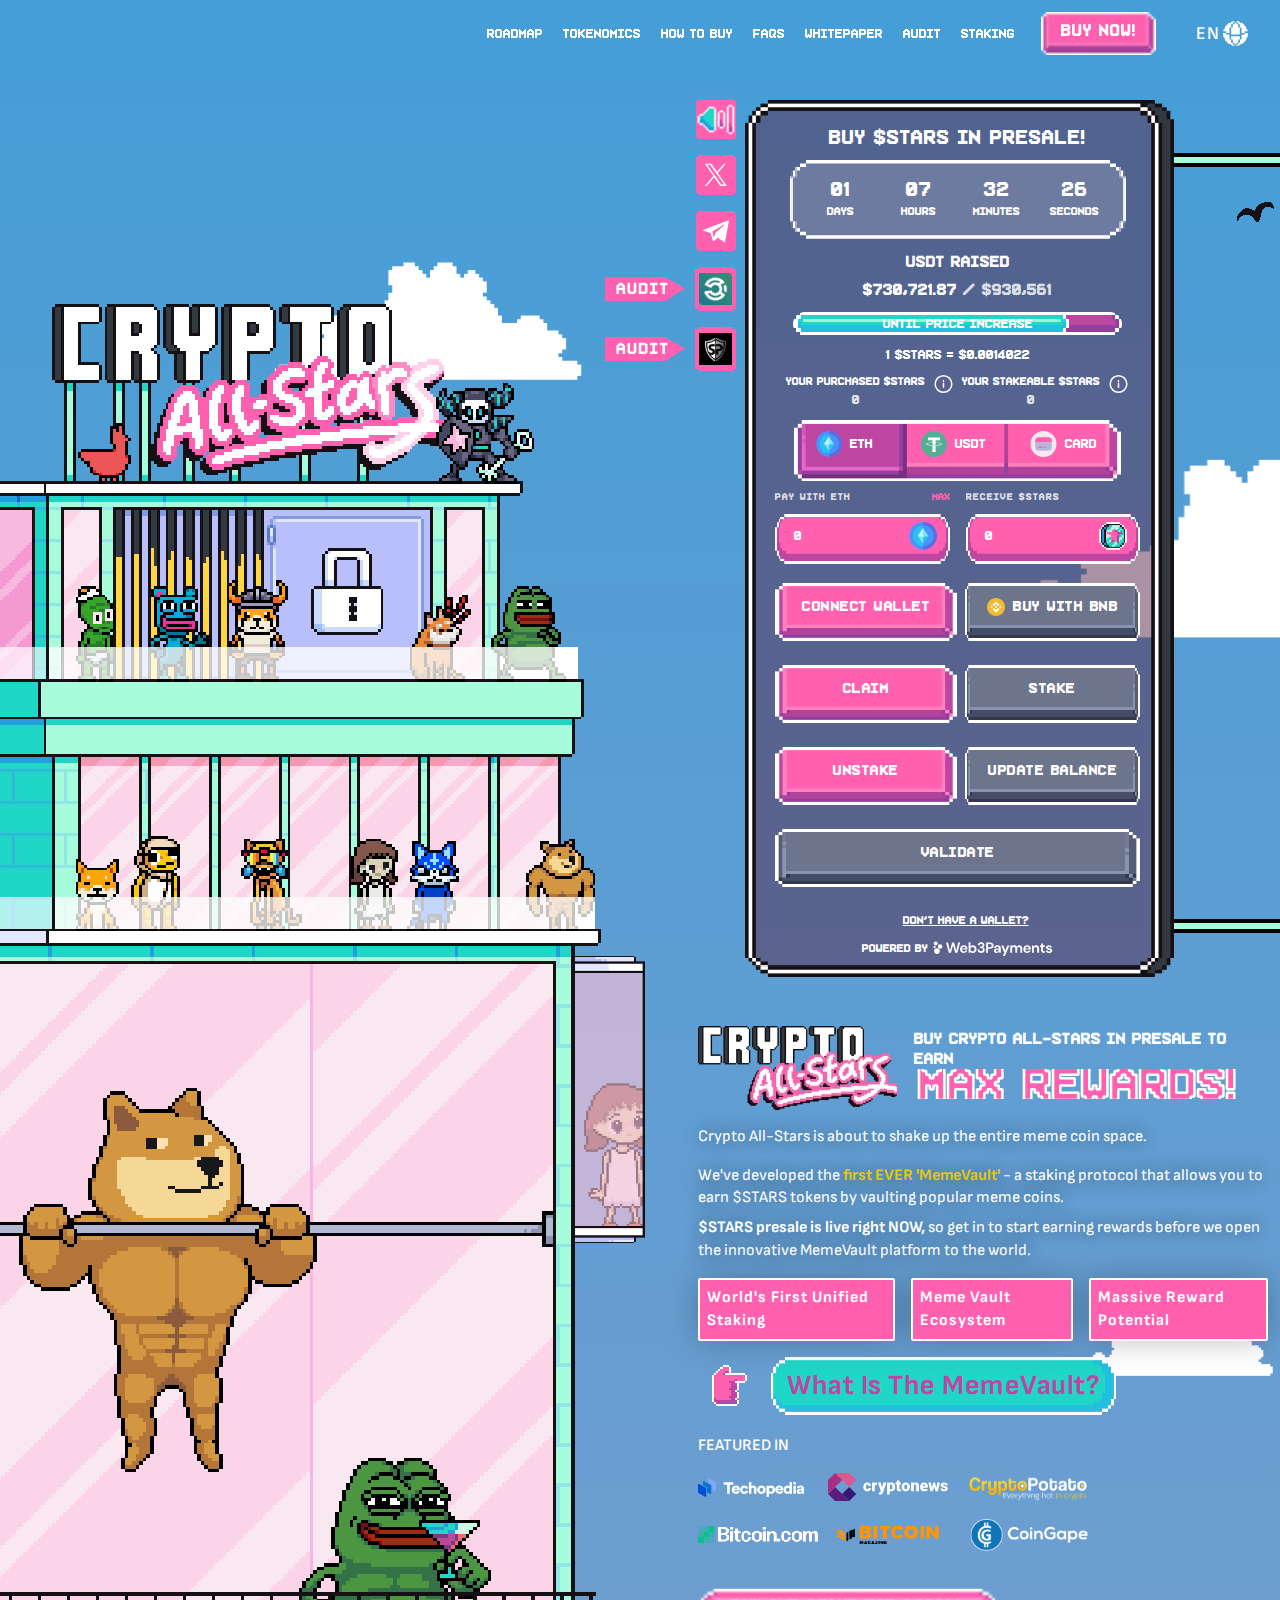
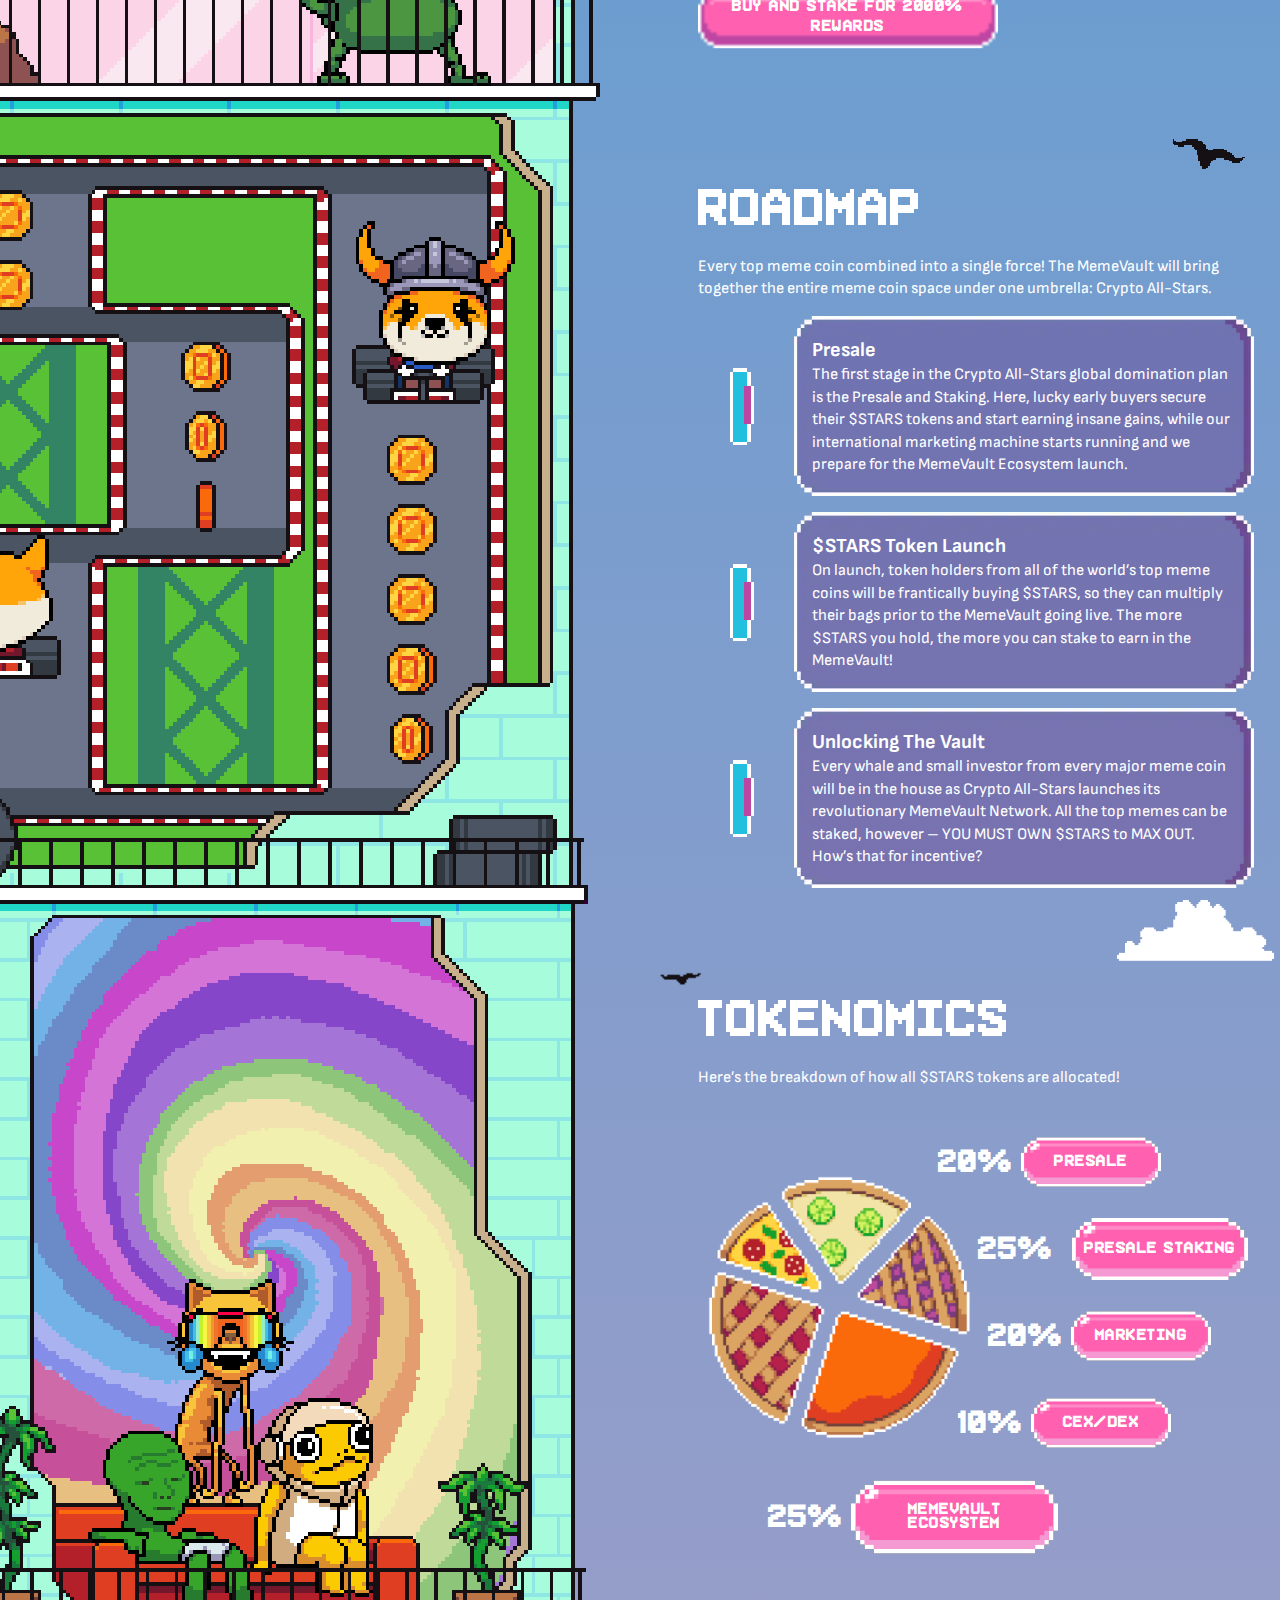
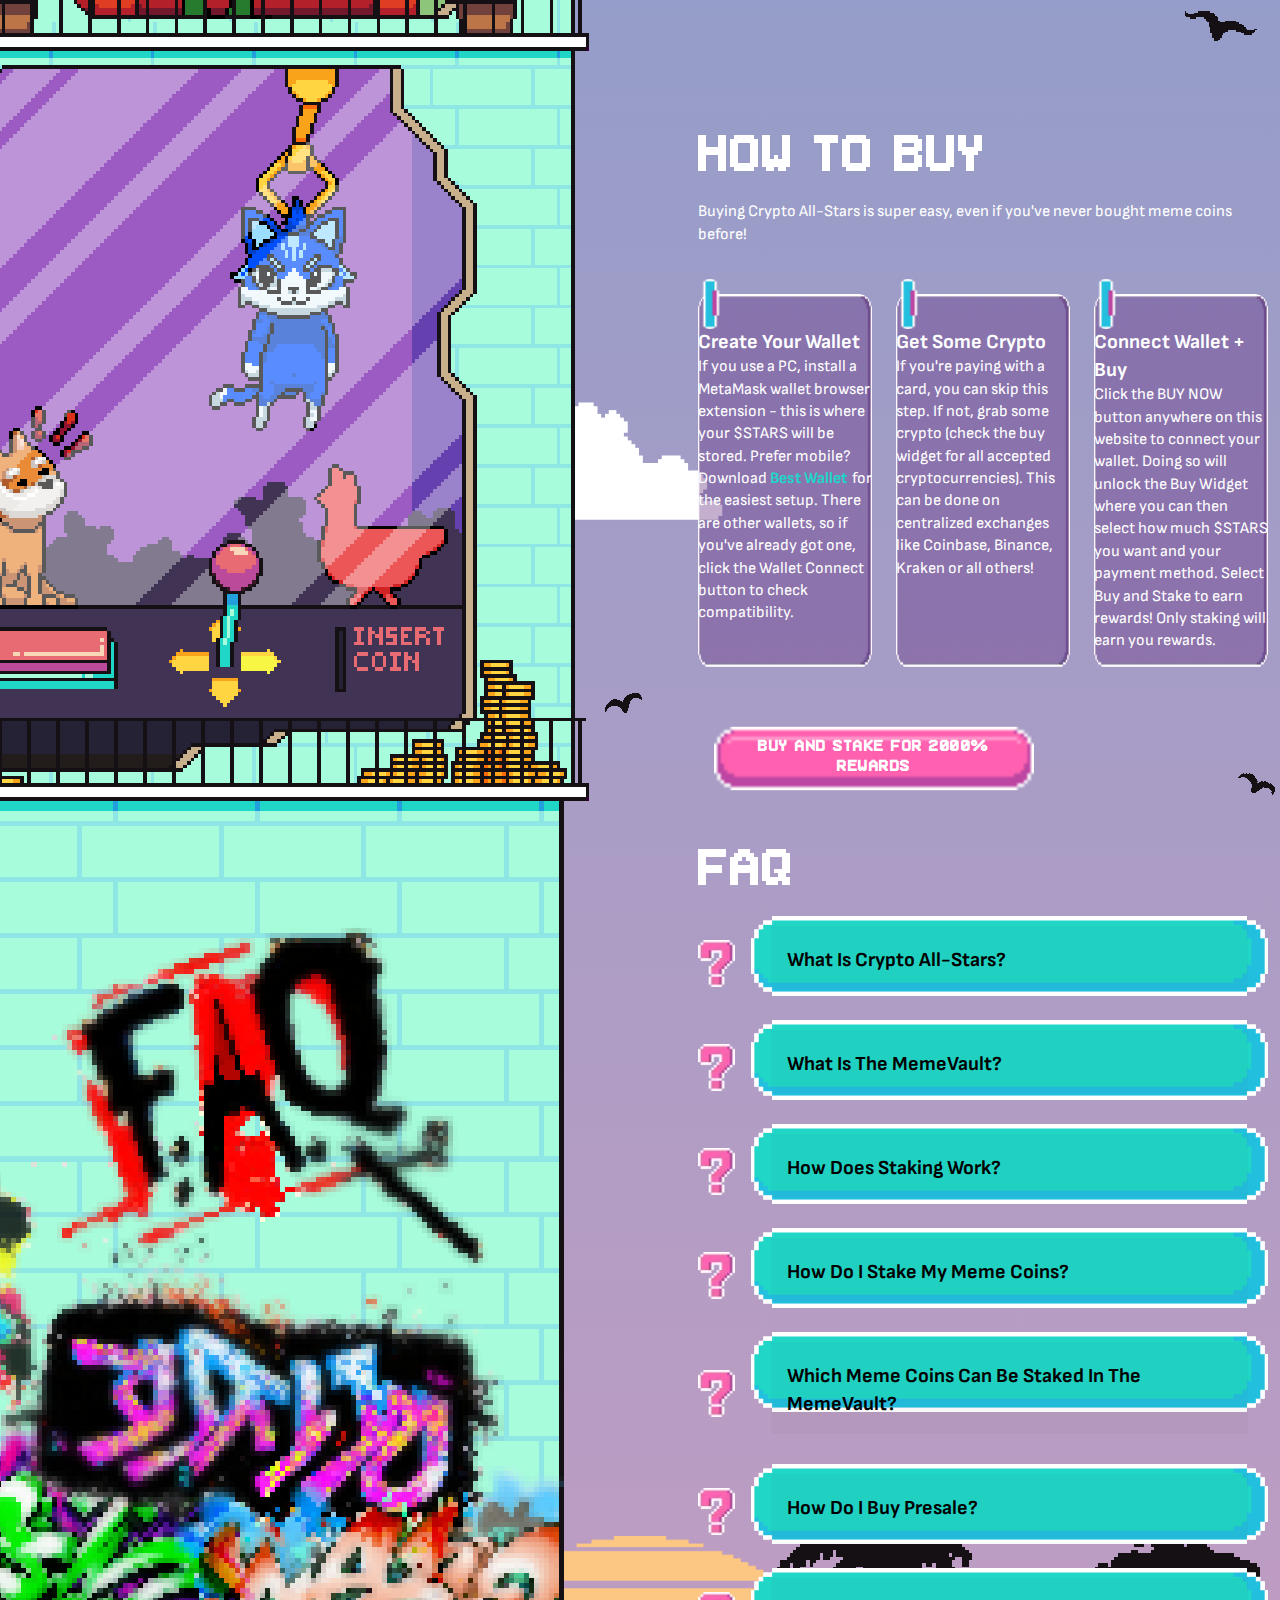
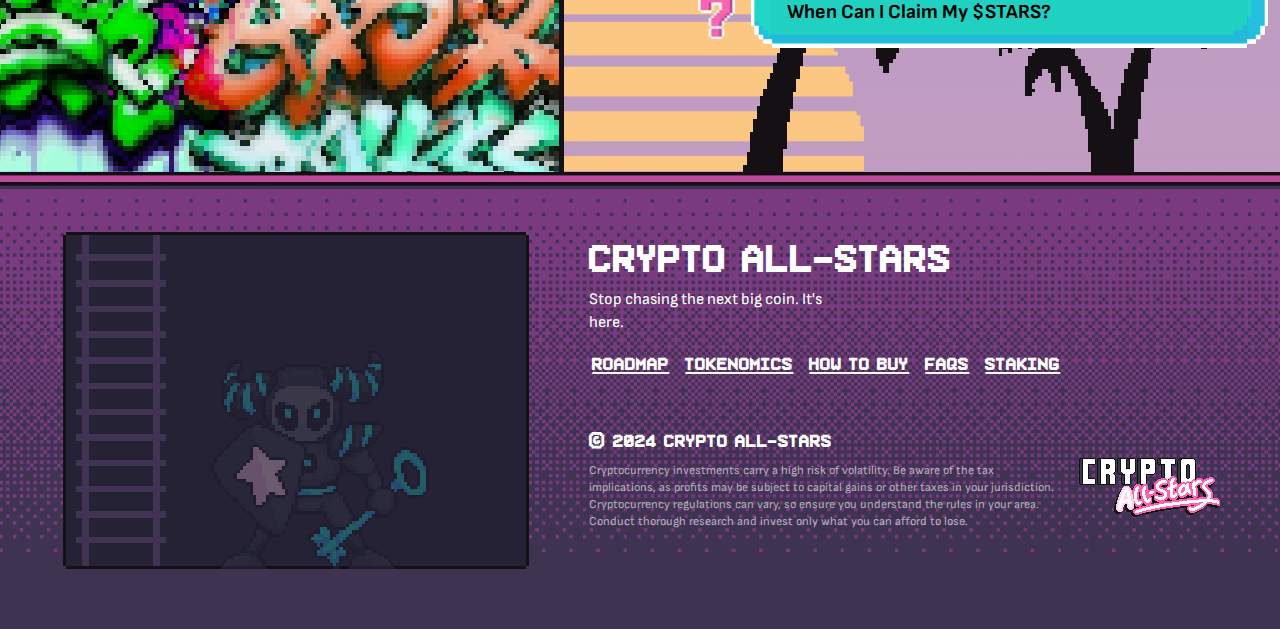
